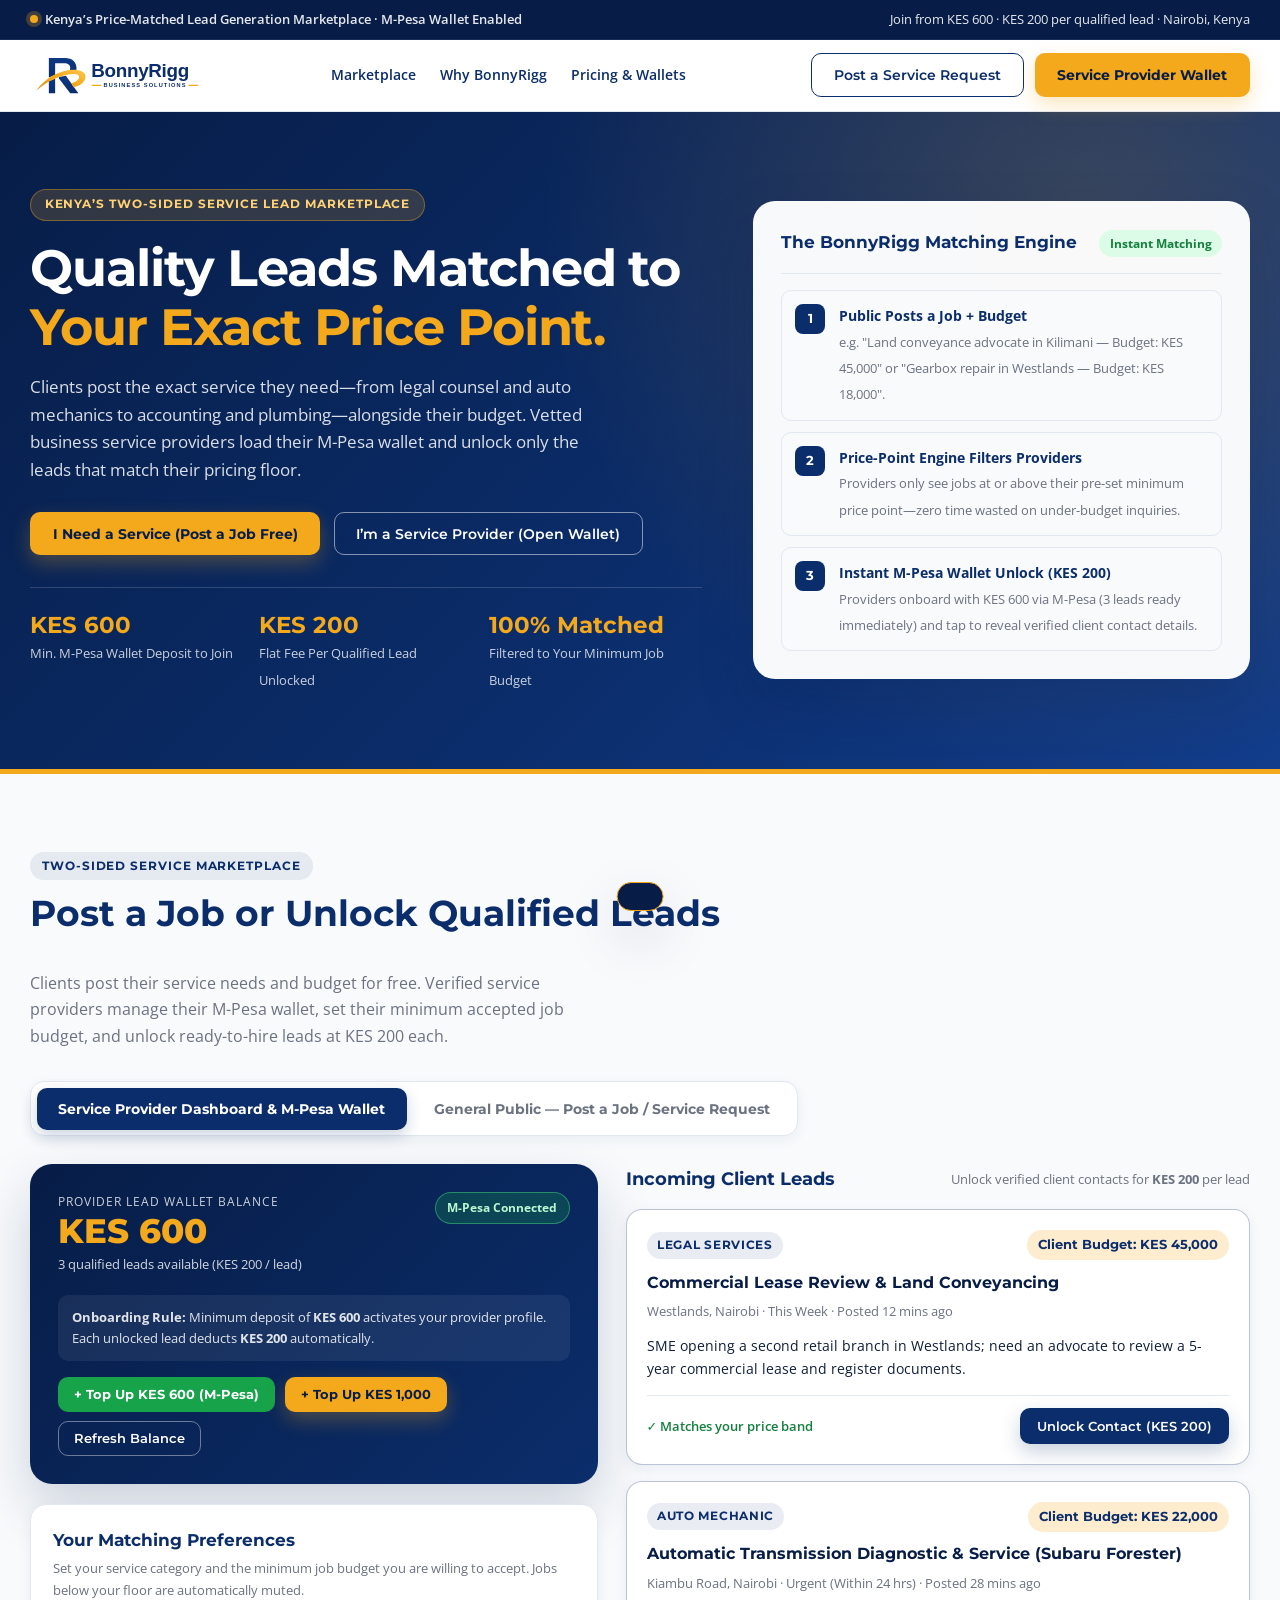
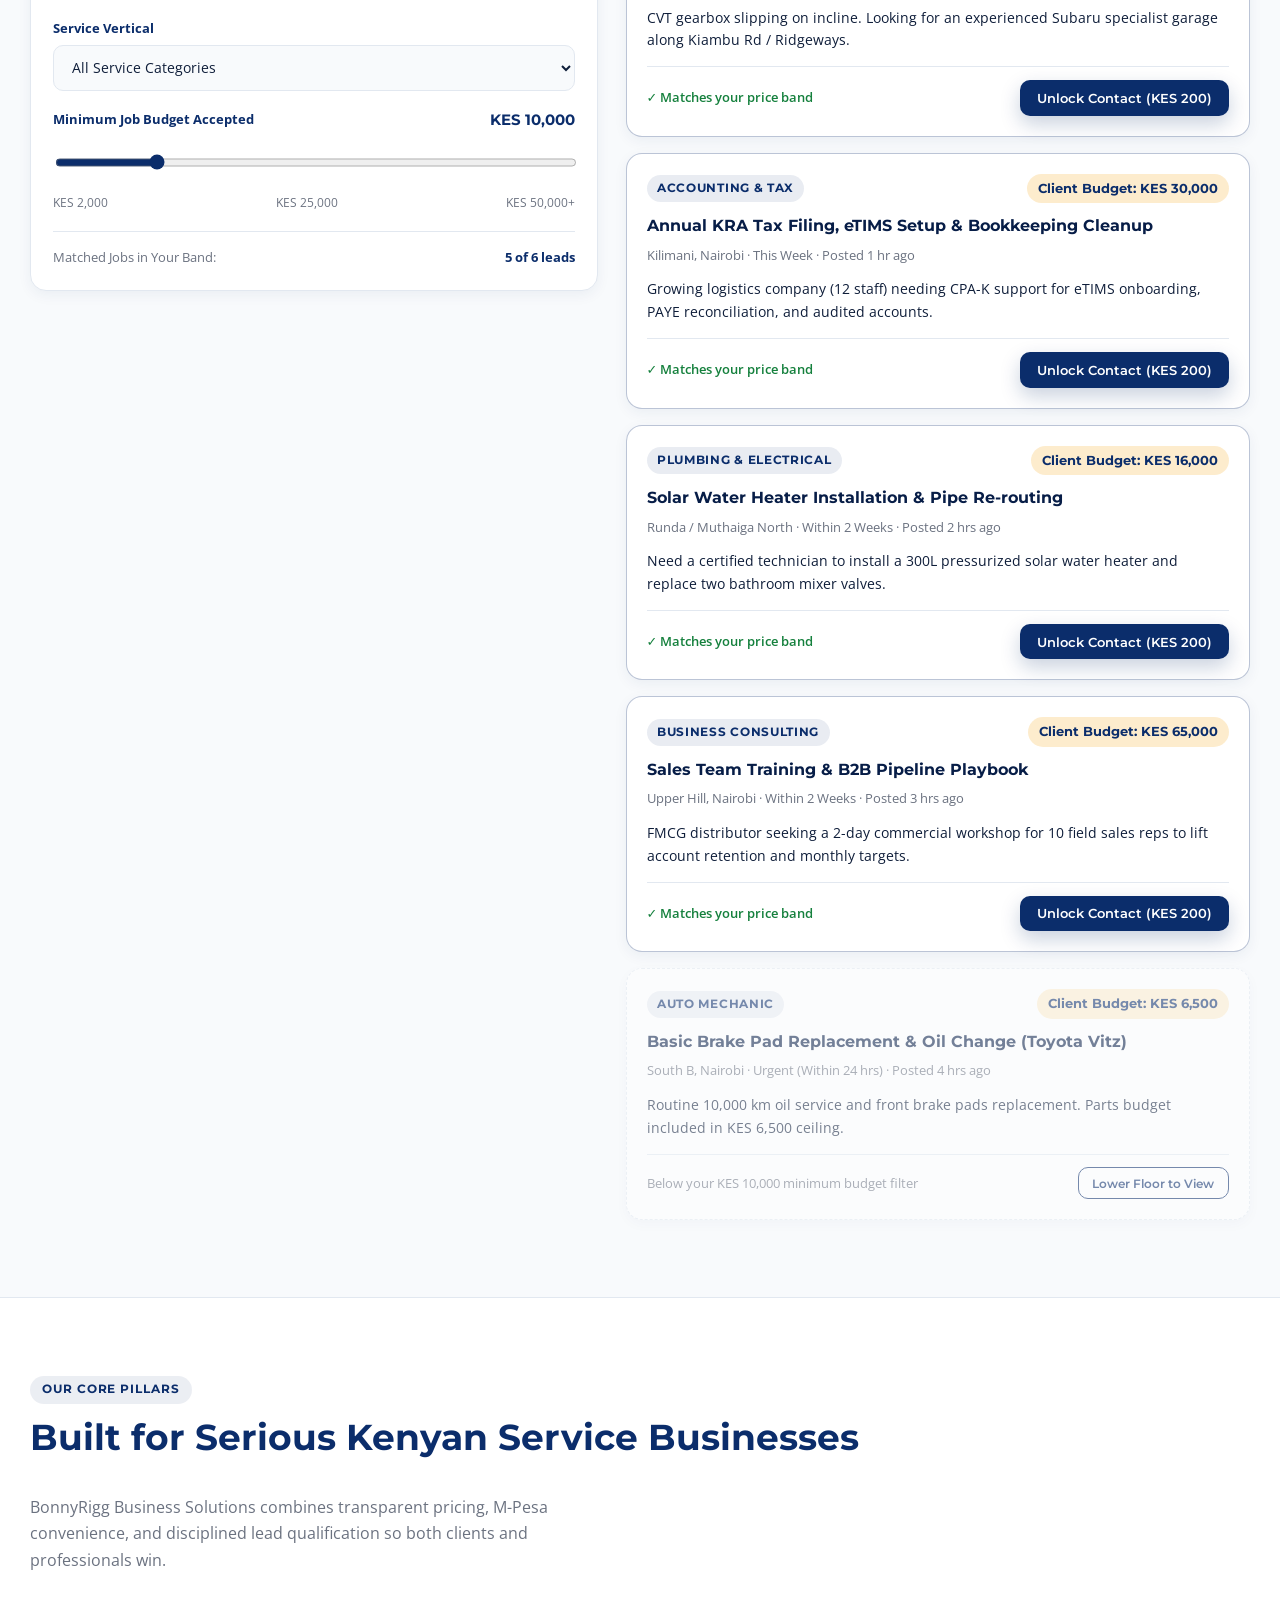
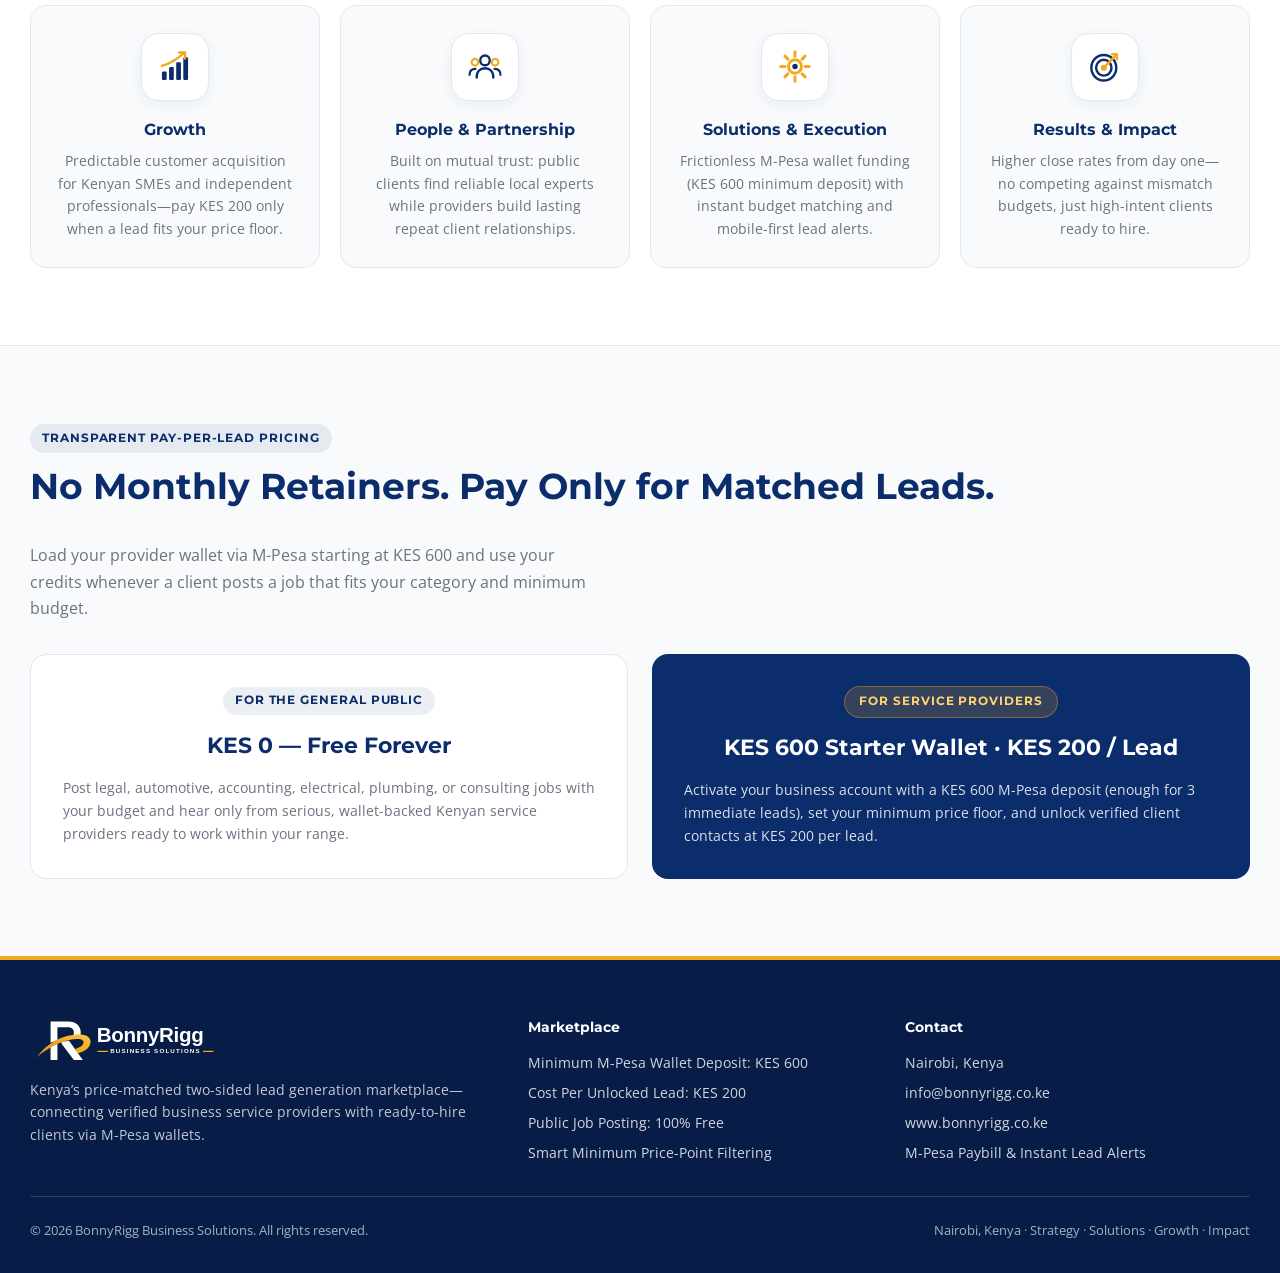
==== index.html @ 6b786c8b "Initial commit: BonnyRigg Business Solutions marketplace" ====
<!DOCTYPE html>
<html lang="en">
<head>
  <meta charset="utf-8">
  <meta name="viewport" content="width=device-width, initial-scale=1">
  <title>BonnyRigg Business Solutions — Kenya’s Price-Matched Lead Generation Marketplace</title>
  <meta name="description" content="Connect with vetted Kenyan service providers within your budget. Service providers top up via M-Pesa (KES 600 minimum) and unlock qualified, price-matched client leads for KES 200 each.">
  <link rel="icon" type="image/svg+xml" href="assets/bonnyrigg-mark.svg">
  <link rel="preconnect" href="https://fonts.googleapis.com">
  <link rel="preconnect" href="https://fonts.gstatic.com" crossorigin>
  <link href="https://fonts.googleapis.com/css2?family=Montserrat:wght@500;600;700;800&family=Open+Sans:wght@400;600;700&display=swap" rel="stylesheet">
  <link rel="stylesheet" href="styles.css">
</head>
<body>

  <!-- Top Announcement Bar -->
  <div class="top-notice">
    <div class="container">
      <div class="notice-badge">
        <span class="pulse-dot"></span>
        <span>Kenya’s Price-Matched Lead Generation Marketplace · M-Pesa Wallet Enabled</span>
      </div>
      <span>Join from KES 600 · KES 200 per qualified lead · Nairobi, Kenya</span>
    </div>
  </div>

  <!-- Navbar -->
  <header class="navbar">
    <div class="container nav-inner">
      <a href="#top" class="nav-logo" aria-label="BonnyRigg Business Solutions">
        <img src="assets/bonnyrigg-logo-primary.svg" alt="BonnyRigg Business Solutions">
      </a>

      <nav class="nav-links" aria-label="Primary Navigation">
        <a href="#marketplace">Marketplace</a>
        <a href="#how-it-works">Why BonnyRigg</a>
        <a href="#why-join">Pricing &amp; Wallets</a>
      </nav>

      <div class="nav-actions">
        <button type="button" class="btn btn-outline" id="jumpConsumerBtn">Post a Service Request</button>
        <button type="button" class="btn btn-gold" id="jumpProviderBtn">Service Provider Wallet</button>
      </div>
    </div>
  </header>

  <main id="top">
    <!-- Hero -->
    <section class="hero">
      <div class="container hero-grid">
        <div>
          <div class="eyebrow">Kenya’s Two-Sided Service Lead Marketplace</div>
          <h1>Quality Leads Matched to <span>Your Exact Price Point.</span></h1>
          <p class="hero-lead">
            Clients post the exact service they need—from legal counsel and auto mechanics to accounting and plumbing—alongside their budget. Vetted business service providers load their M-Pesa wallet and unlock only the leads that match their pricing floor.
          </p>
          <div class="hero-cta">
            <button type="button" class="btn btn-gold" id="heroConsumerBtn">I Need a Service (Post a Job Free)</button>
            <button type="button" class="btn btn-outline" style="color:#fff;border-color:rgba(255,255,255,0.5);" id="heroProviderBtn">I’m a Service Provider (Open Wallet)</button>
          </div>
          <div class="economics-strip">
            <div class="econ-stat">
              <strong>KES 600</strong>
              <span>Min. M-Pesa Wallet Deposit to Join</span>
            </div>
            <div class="econ-stat">
              <strong>KES 200</strong>
              <span>Flat Fee Per Qualified Lead Unlocked</span>
            </div>
            <div class="econ-stat">
              <strong>100% Matched</strong>
              <span>Filtered to Your Minimum Job Budget</span>
            </div>
          </div>
        </div>

        <aside class="hero-card" aria-label="How Price-Point Matching Works">
          <div class="hero-card-head">
            <h2>The BonnyRigg Matching Engine</h2>
            <span class="live-pill">Instant Matching</span>
          </div>
          <div class="flow-step">
            <div class="step-badge">1</div>
            <div>
              <strong>Public Posts a Job + Budget</strong>
              <span>e.g. "Land conveyance advocate in Kilimani — Budget: KES 45,000" or "Gearbox repair in Westlands — Budget: KES 18,000".</span>
            </div>
          </div>
          <div class="flow-step">
            <div class="step-badge">2</div>
            <div>
              <strong>Price-Point Engine Filters Providers</strong>
              <span>Providers only see jobs at or above their pre-set minimum price point—zero time wasted on under-budget inquiries.</span>
            </div>
          </div>
          <div class="flow-step" style="margin-bottom:0;">
            <div class="step-badge">3</div>
            <div>
              <strong>Instant M-Pesa Wallet Unlock (KES 200)</strong>
              <span>Providers onboard with KES 600 via M-Pesa (3 leads ready immediately) and tap to reveal verified client contact details.</span>
            </div>
          </div>
        </aside>
      </div>
    </section>

    <!-- Interactive Two-Sided Marketplace Sandbox -->
    <section class="band" id="marketplace">
      <div class="container">
        <div class="section-header">
          <div>
            <span class="eyebrow-light">Two-Sided Service Marketplace</span>
            <h2>Post a Job or Unlock Qualified Leads</h2>
          </div>
          <p>Clients post their service needs and budget for free. Verified service providers manage their M-Pesa wallet, set their minimum accepted job budget, and unlock ready-to-hire leads at KES 200 each.</p>
        </div>

        <div class="mode-tabs" role="tablist" aria-label="Marketplace Mode Switcher">
          <button type="button" class="mode-tab active" data-mode="provider" role="tab" aria-selected="true">
            Service Provider Dashboard &amp; M-Pesa Wallet
          </button>
          <button type="button" class="mode-tab" data-mode="consumer" role="tab" aria-selected="false">
            General Public — Post a Job / Service Request
          </button>
        </div>

        <!-- TAB 1: SERVICE PROVIDER DASHBOARD -->
        <div class="sandbox-panel active" id="panel-provider">
          <div class="market-grid">
            <div>
              <!-- M-Pesa Wallet -->
              <div class="wallet-card">
                <div class="wallet-top">
                  <div>
                    <div style="font-size:0.76rem;text-transform:uppercase;letter-spacing:0.08em;opacity:0.8;">Provider Lead Wallet Balance</div>
                    <div class="wallet-balance" id="walletBalance">KES 600</div>
                    <div style="font-size:0.8rem;opacity:0.82;margin-top:0.25rem;" id="leadsRemainingText">3 qualified leads available (KES 200 / lead)</div>
                  </div>
                  <span class="mpesa-chip">M-Pesa Connected</span>
                </div>

                <div style="font-size:0.82rem;opacity:0.88;padding:0.7rem 0.9rem;background:rgba(255,255,255,0.08);border-radius:10px;">
                  <strong>Onboarding Rule:</strong> Minimum deposit of <strong>KES 600</strong> activates your provider profile. Each unlocked lead deducts <strong>KES 200</strong> automatically.
                </div>

                <div class="wallet-actions">
                  <button type="button" class="btn btn-mpesa topup-btn" data-amount="600">+ Top Up KES 600 (M-Pesa)</button>
                  <button type="button" class="btn btn-gold topup-btn" data-amount="1000">+ Top Up KES 1,000</button>
                  <button type="button" class="btn btn-outline" style="color:#fff;border-color:rgba(255,255,255,0.4);" id="resetDemoBtn">Refresh Balance</button>
                </div>
              </div>

              <!-- Provider Price-Point & Category Filter -->
              <div class="price-band-box">
                <h3 style="font-family:var(--font-heading);font-size:1.05rem;color:var(--br-blue);margin:0 0 0.25rem;">Your Matching Preferences</h3>
                <p style="font-size:0.83rem;color:var(--br-slate);margin:0 0 1rem;">
                  Set your service category and the minimum job budget you are willing to accept. Jobs below your floor are automatically muted.
                </p>

                <div class="field" style="margin-bottom:1rem;">
                  <label for="providerCatFilter">Service Vertical</label>
                  <select id="providerCatFilter">
                    <option value="All">All Service Categories</option>
                    <option value="Legal Services">Legal Services</option>
                    <option value="Auto Mechanic">Auto Mechanic &amp; Fleet</option>
                    <option value="Accounting & Tax">Accounting &amp; Tax</option>
                    <option value="Plumbing & Electrical">Plumbing &amp; Electrical</option>
                    <option value="Business Consulting">Business &amp; HR Advisory</option>
                  </select>
                </div>

                <div class="field">
                  <div class="range-row">
                    <label for="minBudgetRange" style="margin:0;">Minimum Job Budget Accepted</label>
                    <strong style="font-family:var(--font-heading);color:var(--br-blue);font-size:0.95rem;" id="minBudgetLabel">KES 10,000</strong>
                  </div>
                  <input type="range" id="minBudgetRange" min="2000" max="50000" step="2000" value="10000">
                  <div style="display:flex;justify-content:space-between;font-size:0.74rem;color:var(--br-slate);margin-top:0.2rem;">
                    <span>KES 2,000</span>
                    <span>KES 25,000</span>
                    <span>KES 50,000+</span>
                  </div>
                </div>

                <div style="margin-top:1.1rem;padding-top:0.9rem;border-top:1px solid var(--br-border);display:flex;justify-content:space-between;font-size:0.84rem;">
                  <span style="color:var(--br-slate);">Matched Jobs in Your Band:</span>
                  <strong style="color:var(--br-blue);" id="matchedCountLabel">0 leads</strong>
                </div>
              </div>
            </div>

            <!-- Live Matched Leads Column -->
            <div>
              <div style="display:flex;justify-content:space-between;align-items:center;margin-bottom:0.9rem;">
                <h3 style="font-family:var(--font-heading);font-size:1.15rem;color:var(--br-blue);margin:0;">Incoming Client Leads</h3>
                <span style="font-size:0.8rem;color:var(--br-slate);">Unlock verified client contacts for <strong>KES 200</strong> per lead</span>
              </div>
              <div class="leads-list" id="leadsList"></div>
            </div>
          </div>
        </div>

        <!-- TAB 2: CONSUMER JOB POSTING -->
        <div class="sandbox-panel" id="panel-consumer">
          <div class="market-grid">
            <div class="panel-card">
              <h3>Post a Job or Service You Need</h3>
              <p style="font-size:0.88rem;color:var(--br-slate);margin:0;">
                Tell us what you need and what you are willing to pay. BonnyRigg instantly matches you with vetted Nairobi service providers who accept your budget—completely free for the public.
              </p>

              <form id="postJobForm" class="form-stack">
                <div class="form-2col">
                  <div class="field">
                    <label for="jobCategory">Service Category</label>
                    <select id="jobCategory" required>
                      <option value="Legal Services">Legal Services</option>
                      <option value="Auto Mechanic">Auto Mechanic &amp; Fleet</option>
                      <option value="Accounting & Tax">Accounting &amp; Tax</option>
                      <option value="Plumbing & Electrical">Plumbing &amp; Electrical</option>
                      <option value="Business Consulting">Business &amp; HR Advisory</option>
                    </select>
                  </div>

                  <div class="field">
                    <label for="jobLocation">Location / Area</label>
                    <input type="text" id="jobLocation" required placeholder="e.g. Westlands, Kilimani, Kiambu Rd">
                  </div>
                </div>

                <div class="field">
                  <label for="jobTitle">Brief Job Title</label>
                  <input type="text" id="jobTitle" required placeholder="e.g. Company Registration &amp; Shareholders Agreement">
                </div>

                <div class="form-2col">
                  <div class="field">
                    <label for="jobBudget">Your Willingness-to-Pay Budget (KES)</label>
                    <input type="number" id="jobBudget" min="1500" step="500" value="25000" required>
                  </div>
                  <div class="field">
                    <label for="jobUrgency">Timeline</label>
                    <select id="jobUrgency">
                      <option value="Urgent (Within 24 hrs)">Urgent (Within 24 hrs)</option>
                      <option value="This Week">This Week</option>
                      <option value="Within 2 Weeks">Within 2 Weeks</option>
                    </select>
                  </div>
                </div>

                <div class="form-2col">
                  <div class="field">
                    <label for="clientName">Your Name</label>
                    <input type="text" id="clientName" required placeholder="e.g. David Mwangi">
                  </div>
                  <div class="field">
                    <label for="clientPhone">Phone / WhatsApp (Masked until Unlocked)</label>
                    <input type="tel" id="clientPhone" required placeholder="+254 7XX XXX XXX">
                  </div>
                </div>

                <div class="field">
                  <label for="jobDesc">Scope &amp; Requirements</label>
                  <textarea id="jobDesc" rows="3" required placeholder="Describe the job clearly so qualified providers can quote accurately..."></textarea>
                </div>

                <div class="match-preview-box" id="consumerMatchPreview">
                  <strong>Live Match Estimate:</strong> Posting a <strong>KES 25,000</strong> job in <strong>Legal Services</strong> matches vetted providers accepting jobs from KES 10,000+.
                </div>

                <button type="submit" class="btn btn-primary" style="width:100%;">Post Job Free &amp; Match Providers</button>
              </form>
            </div>

            <div class="panel-card" style="background:var(--br-soft-white);">
              <h3>Why Clients Trust BonnyRigg</h3>
              <p style="font-size:0.88rem;color:var(--br-slate);margin:0 0 1.15rem;">
                No endless cold calls or inflated surprise quotes. Your budget is upfront, and only verified providers ready to work at your price point can unlock your inquiry.
              </p>

              <div class="flow-step">
                <div class="step-badge" style="background:var(--br-gold);color:var(--br-blue-deep);">✓</div>
                <div>
                  <strong>Free for the General Public</strong>
                  <span>Post legal, automotive, home repair, or business requests in under 60 seconds at zero cost.</span>
                </div>
              </div>

              <div class="flow-step">
                <div class="step-badge" style="background:var(--br-gold);color:var(--br-blue-deep);">✓</div>
                <div>
                  <strong>Budget Transparency Upfront</strong>
                  <span>Because you state your willingness-to-pay budget first, matched providers arrive ready to deliver within range.</span>
                </div>
              </div>

              <div class="flow-step" style="margin-bottom:1.25rem;">
                <div class="step-badge" style="background:var(--br-gold);color:var(--br-blue-deep);">✓</div>
                <div>
                  <strong>Serious, Wallet-Backed Providers Only</strong>
                  <span>Every provider commits KES 200 from their M-Pesa wallet to reach you—filtering out spam and time-wasters.</span>
                </div>
              </div>

              <div style="background:var(--br-white);border:1px solid var(--br-border);border-radius:var(--radius-sm);padding:1rem;">
                <strong style="display:block;font-family:var(--font-heading);font-size:0.86rem;color:var(--br-blue);margin-bottom:0.35rem;">Fast Nairobi &amp; Kenya-Wide Matching</strong>
                <span style="font-size:0.83rem;color:var(--br-slate);">Your phone number remains masked until a verified service provider within your price range unlocks your request to send a quote.</span>
              </div>
            </div>
          </div>
        </div>
      </div>
    </section>

    <!-- 4 Brand Pillars with Recreated Crisp Vector Icons -->
    <section class="band white" id="how-it-works">
      <div class="container">
        <div class="section-header">
          <div>
            <span class="eyebrow-light">Our Core Pillars</span>
            <h2>Built for Serious Kenyan Service Businesses</h2>
          </div>
          <p>BonnyRigg Business Solutions combines transparent pricing, M-Pesa convenience, and disciplined lead qualification so both clients and professionals win.</p>
        </div>

        <div class="pillars-grid">
          <article class="pillar-card">
            <div class="pillar-icon-wrap">
              <img src="assets/icon-growth.svg" alt="Growth Icon">
            </div>
            <h3>Growth</h3>
            <p>Predictable customer acquisition for Kenyan SMEs and independent professionals—pay KES 200 only when a lead fits your price floor.</p>
          </article>

          <article class="pillar-card">
            <div class="pillar-icon-wrap">
              <img src="assets/icon-people.svg" alt="People and Partnership Icon">
            </div>
            <h3>People &amp; Partnership</h3>
            <p>Built on mutual trust: public clients find reliable local experts while providers build lasting repeat client relationships.</p>
          </article>

          <article class="pillar-card">
            <div class="pillar-icon-wrap">
              <img src="assets/icon-solutions.svg" alt="Solutions and Execution Icon">
            </div>
            <h3>Solutions &amp; Execution</h3>
            <p>Frictionless M-Pesa wallet funding (KES 600 minimum deposit) with instant budget matching and mobile-first lead alerts.</p>
          </article>

          <article class="pillar-card">
            <div class="pillar-icon-wrap">
              <img src="assets/icon-results.svg" alt="Results and Impact Icon">
            </div>
            <h3>Results &amp; Impact</h3>
            <p>Higher close rates from day one—no competing against mismatch budgets, just high-intent clients ready to hire.</p>
          </article>
        </div>
      </div>
    </section>

    <!-- Simple Transparent Pricing & M-Pesa Wallet -->
    <section class="band" id="why-join">
      <div class="container">
        <div class="section-header">
          <div>
            <span class="eyebrow-light">Transparent Pay-Per-Lead Pricing</span>
            <h2>No Monthly Retainers. Pay Only for Matched Leads.</h2>
          </div>
          <p>Load your provider wallet via M-Pesa starting at KES 600 and use your credits whenever a client posts a job that fits your category and minimum budget.</p>
        </div>

        <div class="brand-grid">
          <div class="logo-preview-box light" style="align-items:start;text-align:left;">
            <span class="eyebrow-light">For the General Public</span>
            <h3 style="font-family:var(--font-heading);color:var(--br-blue);margin:0;font-size:1.35rem;">KES 0 — Free Forever</h3>
            <p style="font-size:0.88rem;color:var(--br-slate);margin:0;">
              Post legal, automotive, accounting, electrical, plumbing, or consulting jobs with your budget and hear only from serious, wallet-backed Kenyan service providers ready to work within your range.
            </p>
          </div>
          <div class="logo-preview-box dark" style="align-items:start;text-align:left;">
            <span class="eyebrow" style="margin-bottom:0;">For Service Providers</span>
            <h3 style="font-family:var(--font-heading);color:#fff;margin:0;font-size:1.35rem;">KES 600 Starter Wallet · KES 200 / Lead</h3>
            <p style="font-size:0.88rem;color:rgba(255,255,255,0.85);margin:0;">
              Activate your business account with a KES 600 M-Pesa deposit (enough for 3 immediate leads), set your minimum price floor, and unlock verified client contacts at KES 200 per lead.
            </p>
          </div>
        </div>
      </div>
    </section>
  </main>

  <!-- Footer -->
  <footer>
    <div class="container">
      <div class="footer-grid">
        <div>
          <img src="assets/bonnyrigg-logo-reverse.svg" alt="BonnyRigg Business Solutions" style="height:48px;width:auto;margin-bottom:0.9rem;">
          <p style="font-size:0.86rem;margin:0;color:rgba(255,255,255,0.76);">
            Kenya’s price-matched two-sided lead generation marketplace—connecting verified business service providers with ready-to-hire clients via M-Pesa wallets.
          </p>
        </div>

        <div>
          <h4>Marketplace</h4>
          <ul>
            <li>Minimum M-Pesa Wallet Deposit: KES 600</li>
            <li>Cost Per Unlocked Lead: KES 200</li>
            <li>Public Job Posting: 100% Free</li>
            <li>Smart Minimum Price-Point Filtering</li>
          </ul>
        </div>

        <div>
          <h4>Contact</h4>
          <ul>
            <li>Nairobi, Kenya</li>
            <li>info@bonnyrigg.co.ke</li>
            <li>www.bonnyrigg.co.ke</li>
            <li>M-Pesa Paybill &amp; Instant Lead Alerts</li>
          </ul>
        </div>
      </div>

      <div class="footer-bottom">
        <span>&copy; 2026 BonnyRigg Business Solutions. All rights reserved.</span>
        <span>Nairobi, Kenya · Strategy · Solutions · Growth · Impact</span>
      </div>
    </div>
  </footer>

  <div class="toast" id="toast" role="status" aria-live="polite"></div>

  <script src="app.js"></script>
</body>
</html>
---- styles.css ----
:root {
  --br-blue: #0B2D6B;
  --br-blue-deep: #071D47;
  --br-blue-mid: #144294;
  --br-gold: #F4A81C;
  --br-gold-dark: #D68E0A;
  --br-slate: #6B7280;
  --br-ink: #0F1E3A;
  --br-soft-white: #F8FAFC;
  --br-white: #FFFFFF;
  --br-green: #15803D;
  --br-green-bg: #DCFCE7;
  --br-border: #E2E8F0;
  --shadow-sm: 0 4px 14px rgba(11, 45, 107, 0.06);
  --shadow-md: 0 14px 36px rgba(11, 45, 107, 0.10);
  --shadow-lg: 0 24px 56px rgba(7, 29, 71, 0.18);
  --radius-sm: 10px;
  --radius-md: 16px;
  --radius-lg: 22px;
  --font-heading: 'Montserrat', system-ui, -apple-system, sans-serif;
  --font-body: 'Open Sans', system-ui, -apple-system, sans-serif;
}

*, *::before, *::after {
  box-sizing: border-box;
}

html {
  scroll-behavior: smooth;
}

body {
  margin: 0;
  font-family: var(--font-body);
  color: var(--br-ink);
  background: var(--br-soft-white);
  line-height: 1.65;
  -webkit-font-smoothing: antialiased;
}

img {
  max-width: 100%;
  display: block;
}

a {
  color: inherit;
  text-decoration: none;
}

button, input, select, textarea {
  font-family: inherit;
}

.container {
  width: min(1220px, calc(100% - 2.5rem));
  margin-inline: auto;
}

/* Pre-registration prototype notice bar */
.top-notice {
  background: var(--br-blue-deep);
  color: rgba(255, 255, 255, 0.9);
  font-size: 0.8rem;
  padding: 0.55rem 0;
  border-bottom: 1px solid rgba(255, 255, 255, 0.08);
}

.top-notice .container {
  display: flex;
  flex-wrap: wrap;
  justify-content: space-between;
  align-items: center;
  gap: 0.75rem;
}

.notice-badge {
  display: inline-flex;
  align-items: center;
  gap: 0.45rem;
  font-weight: 600;
}

.pulse-dot {
  width: 8px;
  height: 8px;
  border-radius: 50%;
  background: var(--br-gold);
  box-shadow: 0 0 0 4px rgba(244, 168, 28, 0.25);
}

/* Header */
.navbar {
  position: sticky;
  top: 0;
  z-index: 40;
  background: rgba(255, 255, 255, 0.94);
  backdrop-filter: blur(12px);
  border-bottom: 1px solid var(--br-border);
}

.nav-inner {
  display: flex;
  align-items: center;
  justify-content: space-between;
  gap: 1.25rem;
  padding: 0.85rem 0;
}

.nav-logo img {
  height: 44px;
  width: auto;
}

.nav-links {
  display: flex;
  align-items: center;
  gap: 1.5rem;
  font-size: 0.9rem;
  font-weight: 600;
  color: var(--br-blue);
}

.nav-links a:hover {
  color: var(--br-gold-dark);
}

.nav-actions {
  display: flex;
  align-items: center;
  gap: 0.7rem;
}

/* Buttons */
.btn {
  display: inline-flex;
  align-items: center;
  justify-content: center;
  gap: 0.5rem;
  padding: 0.74rem 1.35rem;
  border-radius: 10px;
  font-family: var(--font-heading);
  font-weight: 600;
  font-size: 0.88rem;
  border: 1.5px solid transparent;
  cursor: pointer;
  transition: transform 0.16s ease, box-shadow 0.2s ease, background 0.2s ease, color 0.2s ease;
}

.btn:hover {
  transform: translateY(-1px);
}

.btn-primary {
  background: var(--br-blue);
  color: var(--br-white);
  box-shadow: 0 8px 20px rgba(11, 45, 107, 0.22);
}

.btn-primary:hover {
  background: var(--br-blue-deep);
}

.btn-gold {
  background: var(--br-gold);
  color: var(--br-blue-deep);
  font-weight: 700;
  box-shadow: 0 8px 20px rgba(244, 168, 28, 0.28);
}

.btn-gold:hover {
  background: #ffba38;
}

.btn-outline {
  background: transparent;
  color: var(--br-blue);
  border-color: var(--br-blue);
}

.btn-outline:hover {
  background: var(--br-blue);
  color: var(--br-white);
}

.btn-mpesa {
  background: #16A34A;
  color: #FFFFFF;
  font-weight: 700;
}

.btn-mpesa:hover {
  background: #15803D;
}

/* Hero */
.hero {
  background: radial-gradient(circle at 85% 18%, rgba(244, 168, 28, 0.2) 0%, transparent 45%),
              linear-gradient(135deg, var(--br-blue-deep) 0%, var(--br-blue) 58%, #123D8B 100%);
  color: var(--br-white);
  padding: clamp(3.5rem, 6vw, 5.2rem) 0;
  border-bottom: 5px solid var(--br-gold);
}

.hero-grid {
  display: grid;
  grid-template-columns: 1.15fr 0.85fr;
  gap: clamp(2rem, 4vw, 3.5rem);
  align-items: center;
}

.eyebrow {
  display: inline-flex;
  align-items: center;
  gap: 0.45rem;
  padding: 0.34rem 0.85rem;
  border-radius: 999px;
  font-family: var(--font-heading);
  font-size: 0.74rem;
  font-weight: 700;
  letter-spacing: 0.08em;
  text-transform: uppercase;
  background: rgba(244, 168, 28, 0.18);
  color: #FFD275;
  border: 1px solid rgba(244, 168, 28, 0.38);
  margin-bottom: 1.15rem;
}

.hero h1 {
  font-family: var(--font-heading);
  font-size: clamp(2rem, 4vw, 3.2rem);
  line-height: 1.14;
  margin: 0 0 1.05rem;
  letter-spacing: -0.02em;
}

.hero h1 span {
  color: var(--br-gold);
}

.hero-lead {
  font-size: 1.05rem;
  color: rgba(255, 255, 255, 0.85);
  max-width: 58ch;
  margin: 0 0 1.75rem;
}

.hero-cta {
  display: flex;
  flex-wrap: wrap;
  gap: 0.85rem;
  margin-bottom: 2rem;
}

.economics-strip {
  display: grid;
  grid-template-columns: repeat(3, minmax(0, 1fr));
  gap: 1rem;
  padding-top: 1.5rem;
  border-top: 1px solid rgba(255, 255, 255, 0.16);
}

.econ-stat strong {
  display: block;
  font-family: var(--font-heading);
  font-size: 1.45rem;
  color: var(--br-gold);
  line-height: 1.15;
}

.econ-stat span {
  font-size: 0.8rem;
  color: rgba(255, 255, 255, 0.78);
}

/* Hero Live Flow Card */
.hero-card {
  background: rgba(255, 255, 255, 0.97);
  color: var(--br-ink);
  border-radius: var(--radius-lg);
  padding: 1.75rem;
  box-shadow: var(--shadow-lg);
}

.hero-card-head {
  display: flex;
  align-items: center;
  justify-content: space-between;
  gap: 0.75rem;
  padding-bottom: 1rem;
  margin-bottom: 1rem;
  border-bottom: 1px solid var(--br-border);
}

.hero-card-head h2 {
  font-family: var(--font-heading);
  font-size: 1.05rem;
  color: var(--br-blue);
  margin: 0;
}

.live-pill {
  background: var(--br-green-bg);
  color: var(--br-green);
  font-size: 0.72rem;
  font-weight: 700;
  padding: 0.25rem 0.65rem;
  border-radius: 999px;
}

.flow-step {
  display: flex;
  gap: 0.85rem;
  padding: 0.8rem;
  border-radius: var(--radius-sm);
  background: var(--br-soft-white);
  border: 1px solid var(--br-border);
  margin-bottom: 0.7rem;
}

.step-badge {
  flex: 0 0 30px;
  height: 30px;
  border-radius: 8px;
  background: var(--br-blue);
  color: var(--br-white);
  font-family: var(--font-heading);
  font-weight: 700;
  font-size: 0.82rem;
  display: grid;
  place-items: center;
}

.flow-step strong {
  display: block;
  font-size: 0.9rem;
  color: var(--br-blue);
}

.flow-step span {
  font-size: 0.8rem;
  color: var(--br-slate);
}

/* Interactive Marketplace Workspace */
section.band {
  padding: clamp(3.5rem, 6vw, 5.2rem) 0;
}

section.band.white {
  background: var(--br-white);
  border-top: 1px solid var(--br-border);
  border-bottom: 1px solid var(--br-border);
}

.section-header {
  display: flex;
  flex-wrap: wrap;
  align-items: flex-end;
  justify-content: space-between;
  gap: 1.25rem;
  margin-bottom: 2rem;
}

.section-header h2 {
  font-family: var(--font-heading);
  font-size: clamp(1.6rem, 3vw, 2.25rem);
  color: var(--br-blue);
  margin: 0.25rem 0 0.4rem;
}

.section-header p {
  color: var(--br-slate);
  max-width: 62ch;
  margin: 0;
}

.eyebrow-light {
  display: inline-flex;
  align-items: center;
  gap: 0.4rem;
  padding: 0.3rem 0.75rem;
  border-radius: 999px;
  background: rgba(11, 45, 107, 0.08);
  color: var(--br-blue);
  font-family: var(--font-heading);
  font-size: 0.72rem;
  font-weight: 700;
  letter-spacing: 0.08em;
  text-transform: uppercase;
}

/* Mode Switcher */
.mode-tabs {
  display: inline-flex;
  background: var(--br-white);
  border: 1.5px solid var(--br-border);
  border-radius: 14px;
  padding: 0.35rem;
  gap: 0.35rem;
  box-shadow: var(--shadow-sm);
  margin-bottom: 1.75rem;
}

.mode-tab {
  border: 0;
  background: transparent;
  padding: 0.75rem 1.35rem;
  border-radius: 10px;
  font-family: var(--font-heading);
  font-weight: 700;
  font-size: 0.88rem;
  color: var(--br-slate);
  cursor: pointer;
  transition: all 0.2s ease;
}

.mode-tab.active {
  background: var(--br-blue);
  color: var(--br-white);
  box-shadow: 0 6px 16px rgba(11, 45, 107, 0.2);
}

.sandbox-panel {
  display: none;
}

.sandbox-panel.active {
  display: block;
}

/* Two-Column Marketplace Layouts */
.market-grid {
  display: grid;
  grid-template-columns: 1fr 1.1fr;
  gap: 1.75rem;
  align-items: start;
}

.panel-card {
  background: var(--br-white);
  border: 1px solid var(--br-border);
  border-radius: var(--radius-lg);
  padding: 1.75rem;
  box-shadow: var(--shadow-md);
}

.panel-card h3 {
  font-family: var(--font-heading);
  font-size: 1.2rem;
  color: var(--br-blue);
  margin: 0 0 0.35rem;
}

.form-stack {
  display: grid;
  gap: 1rem;
  margin-top: 1.15rem;
}

.form-2col {
  display: grid;
  grid-template-columns: repeat(2, minmax(0, 1fr));
  gap: 0.9rem;
}

.field label {
  display: block;
  font-size: 0.8rem;
  font-weight: 700;
  color: var(--br-blue);
  margin-bottom: 0.35rem;
}

.field input,
.field select,
.field textarea {
  width: 100%;
  padding: 0.72rem 0.9rem;
  border-radius: 10px;
  border: 1.5px solid var(--br-border);
  background: var(--br-soft-white);
  color: var(--br-ink);
  font-size: 0.9rem;
  outline: none;
}

.field input:focus,
.field select:focus,
.field textarea:focus {
  border-color: var(--br-blue);
  background: var(--br-white);
}

.match-preview-box {
  background: #EFF6FF;
  border: 1px solid #BFDBFE;
  border-radius: var(--radius-sm);
  padding: 0.9rem 1rem;
  font-size: 0.85rem;
  color: var(--br-blue);
}

/* Provider Wallet & Controls */
.wallet-card {
  background: linear-gradient(135deg, var(--br-blue-deep) 0%, var(--br-blue) 100%);
  color: var(--br-white);
  border-radius: var(--radius-lg);
  padding: 1.75rem;
  box-shadow: var(--shadow-lg);
  margin-bottom: 1.25rem;
}

.wallet-top {
  display: flex;
  justify-content: space-between;
  align-items: flex-start;
  gap: 1rem;
  margin-bottom: 1.25rem;
}

.wallet-balance {
  font-family: var(--font-heading);
  font-size: 2.15rem;
  font-weight: 800;
  color: var(--br-gold);
  line-height: 1.1;
}

.mpesa-chip {
  background: rgba(22, 163, 74, 0.25);
  border: 1px solid rgba(74, 222, 128, 0.45);
  color: #BBF7D0;
  font-size: 0.74rem;
  font-weight: 700;
  padding: 0.3rem 0.7rem;
  border-radius: 999px;
}

.wallet-actions {
  display: flex;
  flex-wrap: wrap;
  gap: 0.6rem;
  margin-top: 1rem;
}

.wallet-actions .btn {
  padding: 0.55rem 0.95rem;
  font-size: 0.8rem;
}

.price-band-box {
  background: var(--br-white);
  border: 1px solid var(--br-border);
  border-radius: var(--radius-md);
  padding: 1.35rem;
  box-shadow: var(--shadow-sm);
}

.range-row {
  display: flex;
  justify-content: space-between;
  align-items: center;
  margin-bottom: 0.5rem;
}

input[type="range"] {
  width: 100%;
  accent-color: var(--br-blue);
  cursor: pointer;
}

/* Leads Feed */
.leads-list {
  display: grid;
  gap: 1rem;
}

.lead-card {
  background: var(--br-white);
  border: 1.5px solid var(--br-border);
  border-radius: var(--radius-md);
  padding: 1.25rem;
  box-shadow: var(--shadow-sm);
  transition: border-color 0.2s ease, box-shadow 0.2s ease;
}

.lead-card.matched {
  border-color: rgba(11, 45, 107, 0.28);
}

.lead-card.unlocked {
  border-color: #16A34A;
  background: #F0FDF4;
}

.lead-card.filtered-out {
  opacity: 0.55;
  border-style: dashed;
}

.lead-head {
  display: flex;
  flex-wrap: wrap;
  justify-content: space-between;
  align-items: center;
  gap: 0.5rem;
  margin-bottom: 0.55rem;
}

.lead-cat {
  font-family: var(--font-heading);
  font-size: 0.72rem;
  font-weight: 700;
  text-transform: uppercase;
  letter-spacing: 0.06em;
  background: rgba(11, 45, 107, 0.09);
  color: var(--br-blue);
  padding: 0.25rem 0.65rem;
  border-radius: 999px;
}

.lead-budget {
  font-family: var(--font-heading);
  font-weight: 700;
  color: var(--br-blue);
  background: rgba(244, 168, 28, 0.22);
  padding: 0.25rem 0.7rem;
  border-radius: 999px;
  font-size: 0.82rem;
}

.lead-card h4 {
  font-family: var(--font-heading);
  font-size: 1.02rem;
  color: var(--br-blue-deep);
  margin: 0 0 0.35rem;
}

.lead-meta {
  font-size: 0.82rem;
  color: var(--br-slate);
  margin-bottom: 0.75rem;
}

.lead-foot {
  display: flex;
  flex-wrap: wrap;
  align-items: center;
  justify-content: space-between;
  gap: 0.75rem;
  padding-top: 0.8rem;
  border-top: 1px solid var(--br-border);
}

.unlocked-contact {
  background: var(--br-white);
  border: 1px solid #86EFAC;
  border-radius: 10px;
  padding: 0.65rem 0.9rem;
  font-size: 0.84rem;
  color: #14532D;
  width: 100%;
}

/* 4 Brand Pillars */
.pillars-grid {
  display: grid;
  grid-template-columns: repeat(4, minmax(0, 1fr));
  gap: 1.25rem;
}

.pillar-card {
  background: var(--br-soft-white);
  border: 1px solid var(--br-border);
  border-radius: var(--radius-md);
  padding: 1.65rem;
  text-align: center;
  transition: transform 0.18s ease, box-shadow 0.2s ease;
}

.pillar-card:hover {
  transform: translateY(-3px);
  box-shadow: var(--shadow-md);
}

.pillar-icon-wrap {
  width: 68px;
  height: 68px;
  border-radius: 18px;
  background: var(--br-white);
  border: 1px solid var(--br-border);
  box-shadow: var(--shadow-sm);
  display: grid;
  place-items: center;
  margin: 0 auto 1rem;
  padding: 0.85rem;
}

.pillar-card h3 {
  font-family: var(--font-heading);
  font-size: 1rem;
  color: var(--br-blue);
  margin: 0 0 0.45rem;
}

.pillar-card p {
  font-size: 0.86rem;
  color: var(--br-slate);
  margin: 0;
}

/* Brand Kit Vector Upgrade Strip */
.brand-grid {
  display: grid;
  grid-template-columns: repeat(2, minmax(0, 1fr));
  gap: 1.5rem;
}

.logo-preview-box {
  border-radius: var(--radius-md);
  padding: 2rem;
  display: grid;
  place-items: center;
  gap: 0.75rem;
  text-align: center;
}

.logo-preview-box.light {
  background: var(--br-white);
  border: 1px solid var(--br-border);
}

.logo-preview-box.dark {
  background: var(--br-blue);
  color: var(--br-white);
}

.logo-preview-box img {
  max-height: 74px;
  width: auto;
}

/* Footer */
footer {
  background: var(--br-blue-deep);
  color: rgba(255, 255, 255, 0.82);
  padding: 3.5rem 0 2rem;
  border-top: 4px solid var(--br-gold);
}

.footer-grid {
  display: grid;
  grid-template-columns: 1.35fr 1fr 1fr;
  gap: 2rem;
  padding-bottom: 2rem;
  border-bottom: 1px solid rgba(255, 255, 255, 0.14);
}

footer h4 {
  font-family: var(--font-heading);
  color: var(--br-white);
  font-size: 0.9rem;
  margin: 0 0 0.75rem;
}

footer ul {
  list-style: none;
  padding: 0;
  margin: 0;
  display: grid;
  gap: 0.45rem;
  font-size: 0.86rem;
}

.footer-bottom {
  display: flex;
  flex-wrap: wrap;
  justify-content: space-between;
  gap: 1rem;
  padding-top: 1.4rem;
  font-size: 0.8rem;
  color: rgba(255, 255, 255, 0.65);
}

/* Toast */
.toast {
  position: fixed;
  bottom: 1.5rem;
  left: 50%;
  transform: translateX(-50%) translateY(120%);
  background: var(--br-blue-deep);
  color: var(--br-white);
  border: 1px solid var(--br-gold);
  padding: 0.85rem 1.4rem;
  border-radius: 999px;
  font-size: 0.86rem;
  font-weight: 600;
  box-shadow: var(--shadow-lg);
  z-index: 80;
  transition: transform 0.25s ease;
}

.toast.show {
  transform: translateX(-50%) translateY(0);
}

@media (max-width: 1024px) {
  .hero-grid,
  .market-grid,
  .brand-grid {
    grid-template-columns: 1fr;
  }
  .pillars-grid {
    grid-template-columns: repeat(2, minmax(0, 1fr));
  }
  .footer-grid {
    grid-template-columns: 1fr;
  }
}

@media (max-width: 680px) {
  .nav-links {
    display: none;
  }
  .economics-strip,
  .pillars-grid,
  .form-2col {
    grid-template-columns: 1fr;
  }
  .mode-tabs {
    width: 100%;
    flex-direction: column;
  }
}
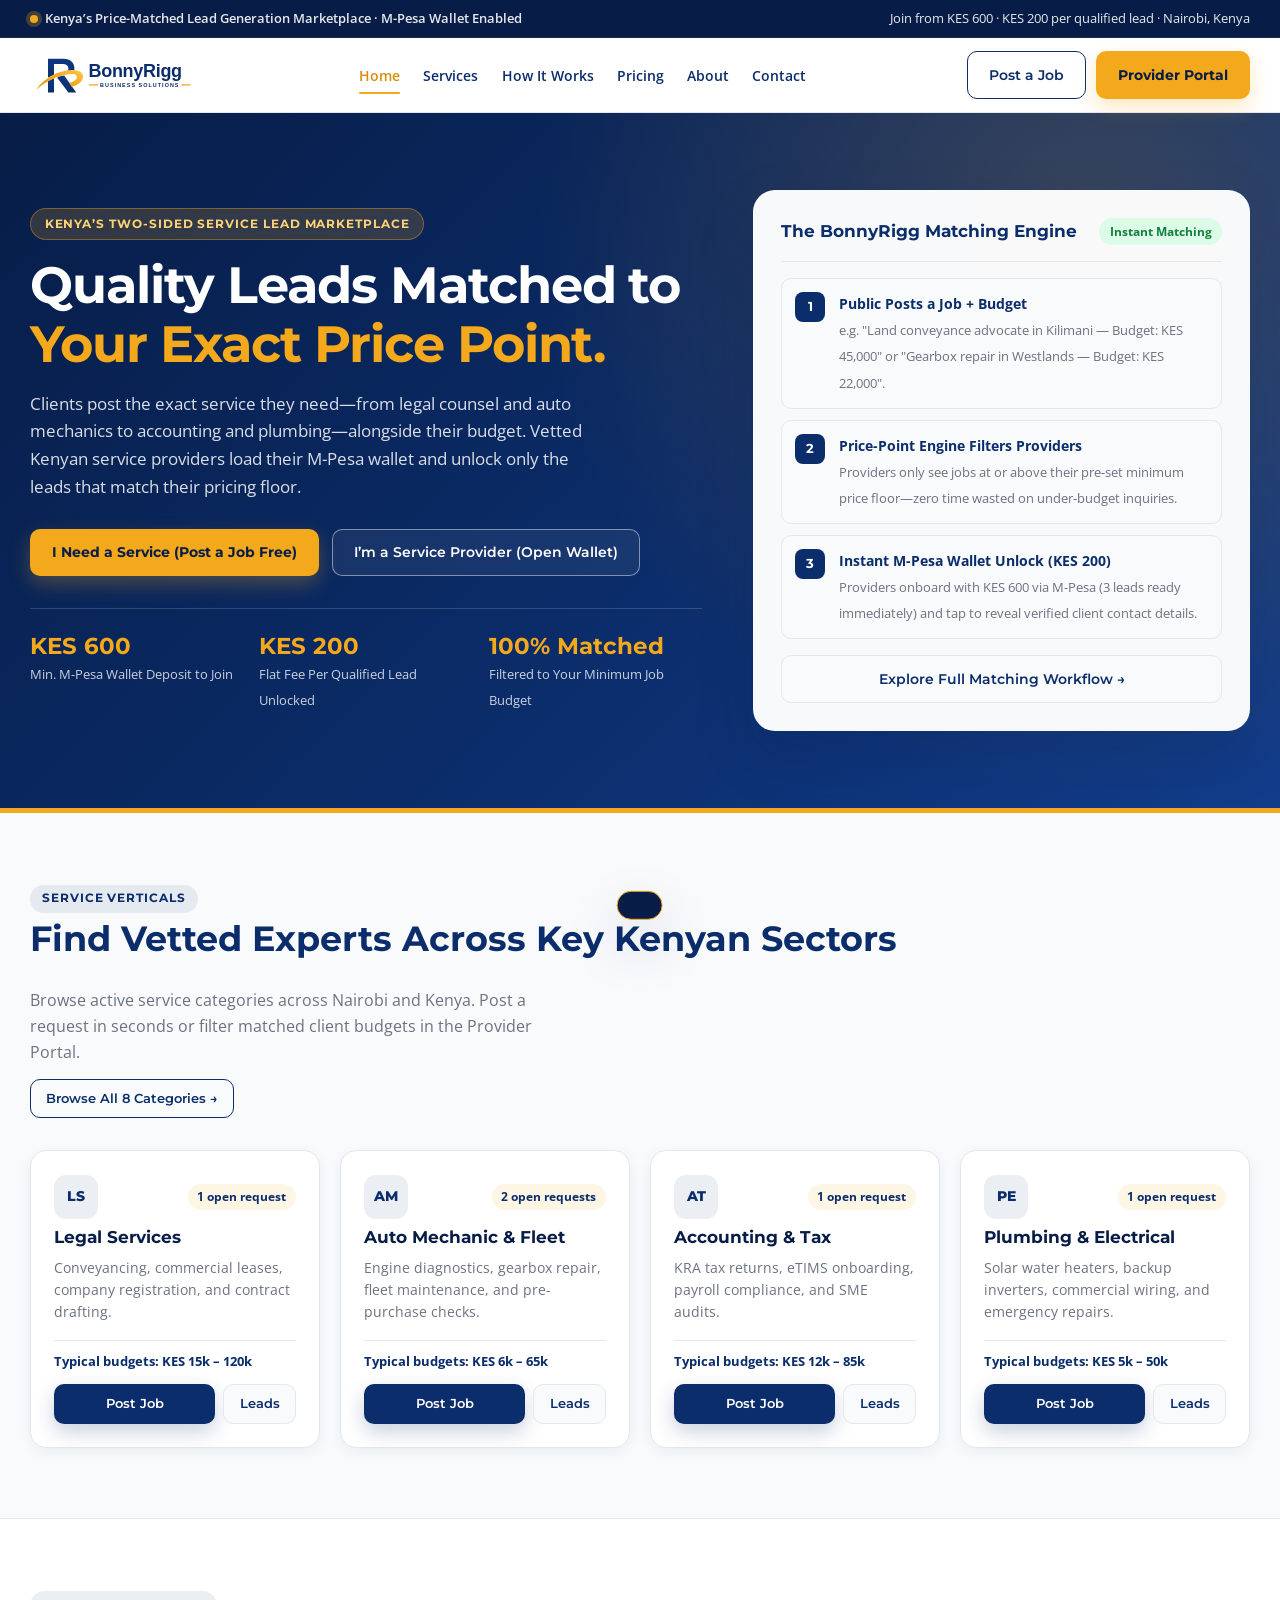
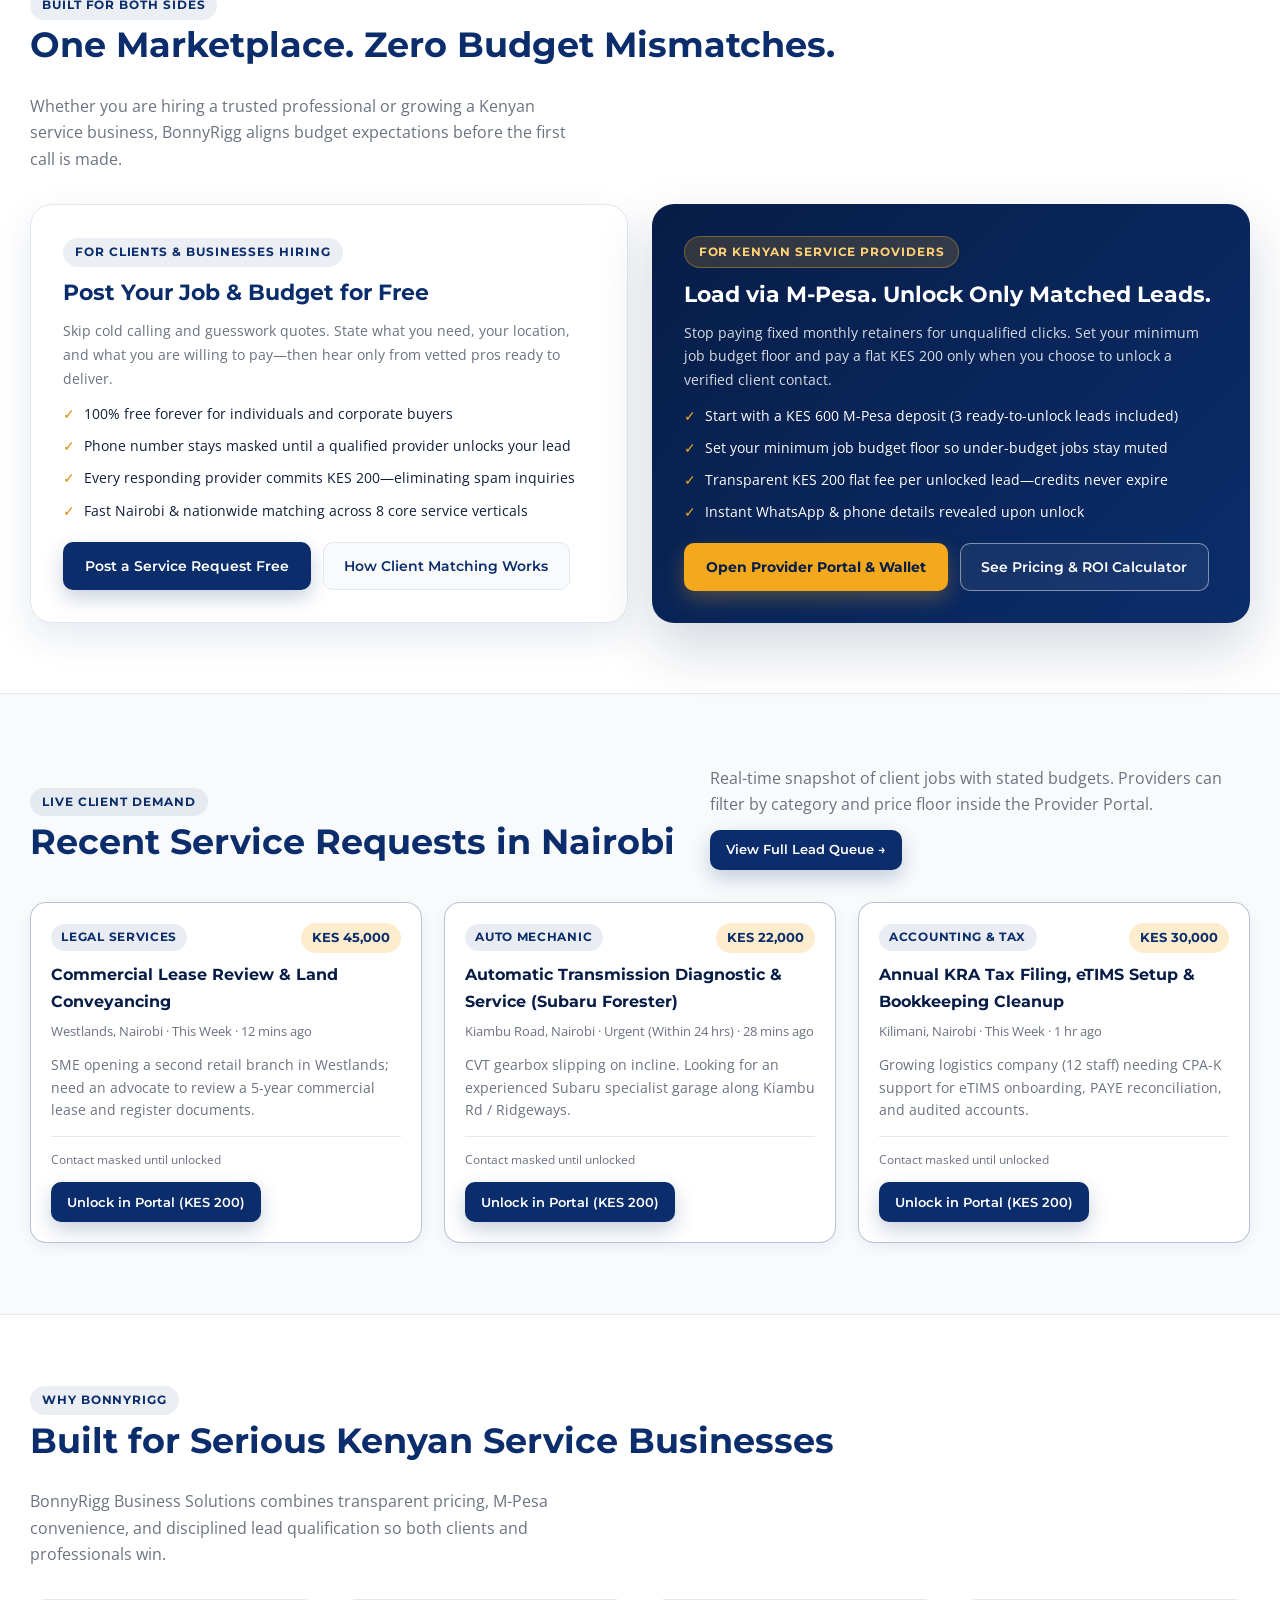
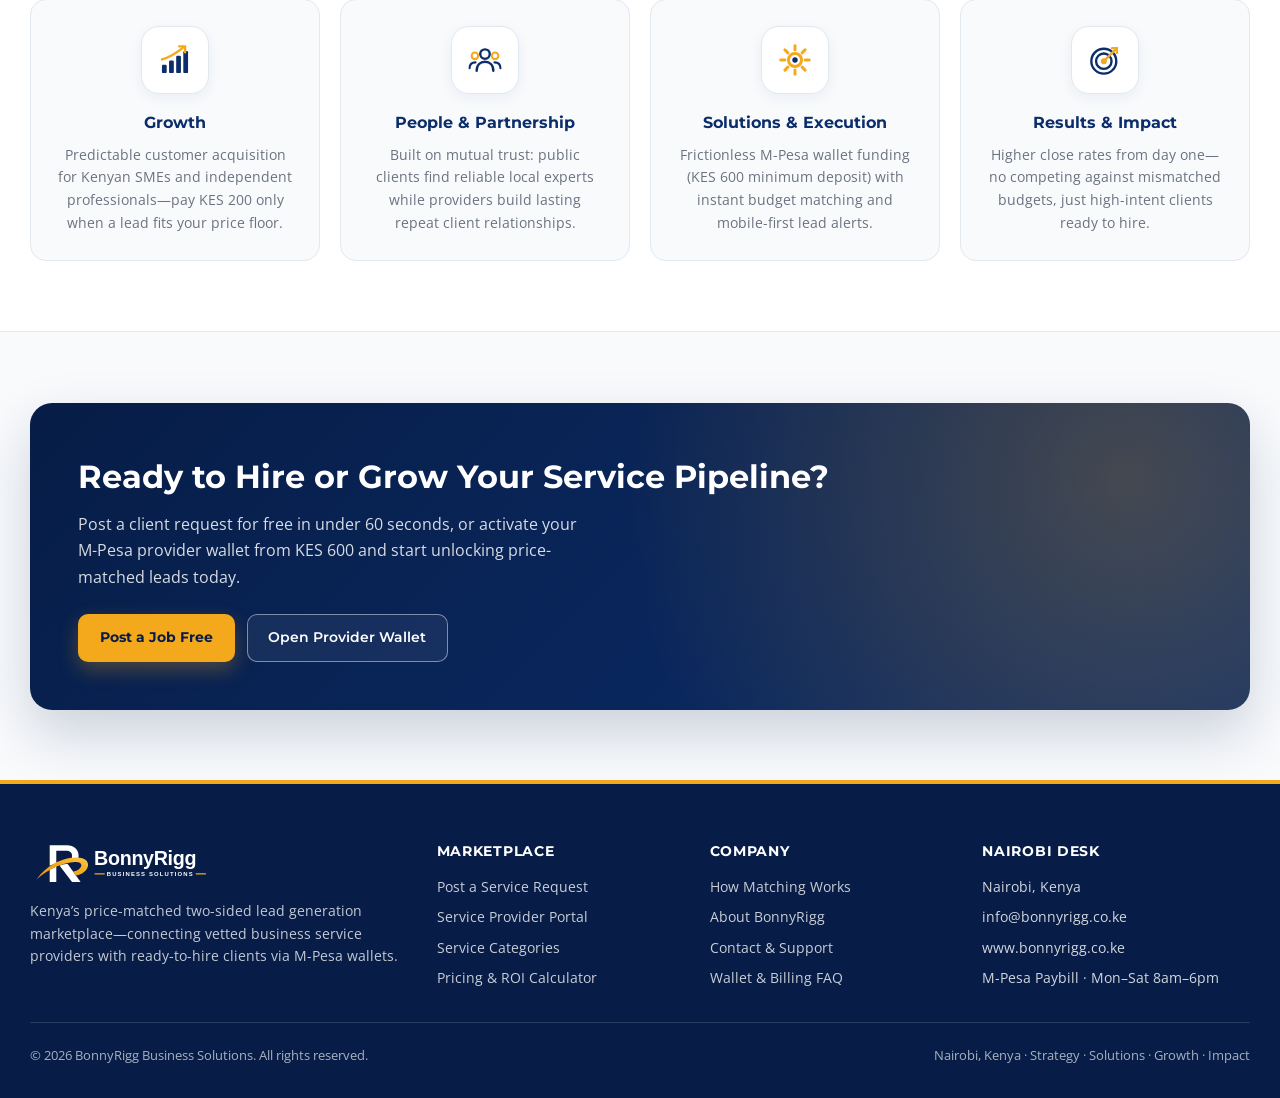
==== commit be9a8a98: "Rebuild BonnyRigg into a multi-page marketplace website" ====
--- a/index.html
+++ b/index.html
@@ -4,7 +4,7 @@
   <meta charset="utf-8">
   <meta name="viewport" content="width=device-width, initial-scale=1">
   <title>BonnyRigg Business Solutions — Kenya’s Price-Matched Lead Generation Marketplace</title>
-  <meta name="description" content="Connect with vetted Kenyan service providers within your budget. Service providers top up via M-Pesa (KES 600 minimum) and unlock qualified, price-matched client leads for KES 200 each.">
+  <meta name="description" content="Connect with vetted Kenyan service providers matched to your exact budget. Clients post jobs free; providers load their M-Pesa wallet from KES 600 and unlock qualified leads at KES 200 each.">
   <link rel="icon" type="image/svg+xml" href="assets/bonnyrigg-mark.svg">
   <link rel="preconnect" href="https://fonts.googleapis.com">
   <link rel="preconnect" href="https://fonts.gstatic.com" crossorigin>
@@ -27,24 +27,52 @@
   <!-- Navbar -->
   <header class="navbar">
     <div class="container nav-inner">
-      <a href="#top" class="nav-logo" aria-label="BonnyRigg Business Solutions">
+      <a href="index.html" class="nav-logo" aria-label="BonnyRigg Business Solutions Home">
         <img src="assets/bonnyrigg-logo-primary.svg" alt="BonnyRigg Business Solutions">
       </a>
 
       <nav class="nav-links" aria-label="Primary Navigation">
-        <a href="#marketplace">Marketplace</a>
-        <a href="#how-it-works">Why BonnyRigg</a>
-        <a href="#why-join">Pricing &amp; Wallets</a>
+        <a href="index.html" class="active">Home</a>
+        <a href="services.html">Services</a>
+        <a href="how-it-works.html">How It Works</a>
+        <a href="pricing.html">Pricing</a>
+        <a href="about.html">About</a>
+        <a href="contact.html">Contact</a>
       </nav>
 
       <div class="nav-actions">
-        <button type="button" class="btn btn-outline" id="jumpConsumerBtn">Post a Service Request</button>
-        <button type="button" class="btn btn-gold" id="jumpProviderBtn">Service Provider Wallet</button>
+        <a href="post-job.html" class="btn btn-outline">Post a Job</a>
+        <a href="provider-portal.html" class="btn btn-gold">Provider Portal</a>
+      </div>
+
+      <button type="button" class="nav-toggle" id="navToggle" aria-label="Toggle Menu" aria-expanded="false" aria-controls="mobileMenu">
+        <svg viewBox="0 0 24 24" fill="none" stroke="currentColor" stroke-width="2.2" stroke-linecap="round">
+          <line x1="3" y1="6" x2="21" y2="6"></line>
+          <line x1="3" y1="12" x2="21" y2="12"></line>
+          <line x1="3" y1="18" x2="21" y2="18"></line>
+        </svg>
+      </button>
+    </div>
+
+    <div class="mobile-menu" id="mobileMenu">
+      <div class="container">
+        <nav class="mobile-nav-links" aria-label="Mobile Navigation">
+          <a href="index.html" class="active">Home</a>
+          <a href="services.html">Services Directory</a>
+          <a href="how-it-works.html">How It Works</a>
+          <a href="pricing.html">Pricing &amp; Wallets</a>
+          <a href="about.html">About BonnyRigg</a>
+          <a href="contact.html">Contact Support</a>
+        </nav>
+        <div class="mobile-nav-actions">
+          <a href="post-job.html" class="btn btn-outline">Post a Service Request (Free)</a>
+          <a href="provider-portal.html" class="btn btn-gold">Open Provider Portal &amp; Wallet</a>
+        </div>
       </div>
     </div>
   </header>
 
-  <main id="top">
+  <main>
     <!-- Hero -->
     <section class="hero">
       <div class="container hero-grid">
@@ -52,11 +80,11 @@
           <div class="eyebrow">Kenya’s Two-Sided Service Lead Marketplace</div>
           <h1>Quality Leads Matched to <span>Your Exact Price Point.</span></h1>
           <p class="hero-lead">
-            Clients post the exact service they need—from legal counsel and auto mechanics to accounting and plumbing—alongside their budget. Vetted business service providers load their M-Pesa wallet and unlock only the leads that match their pricing floor.
+            Clients post the exact service they need—from legal counsel and auto mechanics to accounting and plumbing—alongside their budget. Vetted Kenyan service providers load their M-Pesa wallet and unlock only the leads that match their pricing floor.
           </p>
           <div class="hero-cta">
-            <button type="button" class="btn btn-gold" id="heroConsumerBtn">I Need a Service (Post a Job Free)</button>
-            <button type="button" class="btn btn-outline" style="color:#fff;border-color:rgba(255,255,255,0.5);" id="heroProviderBtn">I’m a Service Provider (Open Wallet)</button>
+            <a href="post-job.html" class="btn btn-gold">I Need a Service (Post a Job Free)</a>
+            <a href="provider-portal.html" class="btn btn-outline-light">I’m a Service Provider (Open Wallet)</a>
           </div>
           <div class="economics-strip">
             <div class="econ-stat">
@@ -83,241 +111,197 @@
             <div class="step-badge">1</div>
             <div>
               <strong>Public Posts a Job + Budget</strong>
-              <span>e.g. "Land conveyance advocate in Kilimani — Budget: KES 45,000" or "Gearbox repair in Westlands — Budget: KES 18,000".</span>
+              <span>e.g. "Land conveyance advocate in Kilimani — Budget: KES 45,000" or "Gearbox repair in Westlands — Budget: KES 22,000".</span>
             </div>
           </div>
           <div class="flow-step">
             <div class="step-badge">2</div>
             <div>
               <strong>Price-Point Engine Filters Providers</strong>
-              <span>Providers only see jobs at or above their pre-set minimum price point—zero time wasted on under-budget inquiries.</span>
-            </div>
-          </div>
-          <div class="flow-step" style="margin-bottom:0;">
+              <span>Providers only see jobs at or above their pre-set minimum price floor—zero time wasted on under-budget inquiries.</span>
+            </div>
+          </div>
+          <div class="flow-step" style="margin-bottom:1rem;">
             <div class="step-badge">3</div>
             <div>
               <strong>Instant M-Pesa Wallet Unlock (KES 200)</strong>
               <span>Providers onboard with KES 600 via M-Pesa (3 leads ready immediately) and tap to reveal verified client contact details.</span>
             </div>
           </div>
+          <a href="how-it-works.html" class="btn btn-ghost" style="width:100%;">Explore Full Matching Workflow →</a>
         </aside>
       </div>
     </section>
 
-    <!-- Interactive Two-Sided Marketplace Sandbox -->
-    <section class="band" id="marketplace">
+    <!-- Popular Service Categories Preview -->
+    <section class="band">
       <div class="container">
         <div class="section-header">
           <div>
-            <span class="eyebrow-light">Two-Sided Service Marketplace</span>
-            <h2>Post a Job or Unlock Qualified Leads</h2>
-          </div>
-          <p>Clients post their service needs and budget for free. Verified service providers manage their M-Pesa wallet, set their minimum accepted job budget, and unlock ready-to-hire leads at KES 200 each.</p>
-        </div>
-
-        <div class="mode-tabs" role="tablist" aria-label="Marketplace Mode Switcher">
-          <button type="button" class="mode-tab active" data-mode="provider" role="tab" aria-selected="true">
-            Service Provider Dashboard &amp; M-Pesa Wallet
-          </button>
-          <button type="button" class="mode-tab" data-mode="consumer" role="tab" aria-selected="false">
-            General Public — Post a Job / Service Request
-          </button>
-        </div>
-
-        <!-- TAB 1: SERVICE PROVIDER DASHBOARD -->
-        <div class="sandbox-panel active" id="panel-provider">
-          <div class="market-grid">
-            <div>
-              <!-- M-Pesa Wallet -->
-              <div class="wallet-card">
-                <div class="wallet-top">
-                  <div>
-                    <div style="font-size:0.76rem;text-transform:uppercase;letter-spacing:0.08em;opacity:0.8;">Provider Lead Wallet Balance</div>
-                    <div class="wallet-balance" id="walletBalance">KES 600</div>
-                    <div style="font-size:0.8rem;opacity:0.82;margin-top:0.25rem;" id="leadsRemainingText">3 qualified leads available (KES 200 / lead)</div>
-                  </div>
-                  <span class="mpesa-chip">M-Pesa Connected</span>
-                </div>
-
-                <div style="font-size:0.82rem;opacity:0.88;padding:0.7rem 0.9rem;background:rgba(255,255,255,0.08);border-radius:10px;">
-                  <strong>Onboarding Rule:</strong> Minimum deposit of <strong>KES 600</strong> activates your provider profile. Each unlocked lead deducts <strong>KES 200</strong> automatically.
-                </div>
-
-                <div class="wallet-actions">
-                  <button type="button" class="btn btn-mpesa topup-btn" data-amount="600">+ Top Up KES 600 (M-Pesa)</button>
-                  <button type="button" class="btn btn-gold topup-btn" data-amount="1000">+ Top Up KES 1,000</button>
-                  <button type="button" class="btn btn-outline" style="color:#fff;border-color:rgba(255,255,255,0.4);" id="resetDemoBtn">Refresh Balance</button>
-                </div>
-              </div>
-
-              <!-- Provider Price-Point & Category Filter -->
-              <div class="price-band-box">
-                <h3 style="font-family:var(--font-heading);font-size:1.05rem;color:var(--br-blue);margin:0 0 0.25rem;">Your Matching Preferences</h3>
-                <p style="font-size:0.83rem;color:var(--br-slate);margin:0 0 1rem;">
-                  Set your service category and the minimum job budget you are willing to accept. Jobs below your floor are automatically muted.
-                </p>
-
-                <div class="field" style="margin-bottom:1rem;">
-                  <label for="providerCatFilter">Service Vertical</label>
-                  <select id="providerCatFilter">
-                    <option value="All">All Service Categories</option>
-                    <option value="Legal Services">Legal Services</option>
-                    <option value="Auto Mechanic">Auto Mechanic &amp; Fleet</option>
-                    <option value="Accounting & Tax">Accounting &amp; Tax</option>
-                    <option value="Plumbing & Electrical">Plumbing &amp; Electrical</option>
-                    <option value="Business Consulting">Business &amp; HR Advisory</option>
-                  </select>
-                </div>
-
-                <div class="field">
-                  <div class="range-row">
-                    <label for="minBudgetRange" style="margin:0;">Minimum Job Budget Accepted</label>
-                    <strong style="font-family:var(--font-heading);color:var(--br-blue);font-size:0.95rem;" id="minBudgetLabel">KES 10,000</strong>
-                  </div>
-                  <input type="range" id="minBudgetRange" min="2000" max="50000" step="2000" value="10000">
-                  <div style="display:flex;justify-content:space-between;font-size:0.74rem;color:var(--br-slate);margin-top:0.2rem;">
-                    <span>KES 2,000</span>
-                    <span>KES 25,000</span>
-                    <span>KES 50,000+</span>
-                  </div>
-                </div>
-
-                <div style="margin-top:1.1rem;padding-top:0.9rem;border-top:1px solid var(--br-border);display:flex;justify-content:space-between;font-size:0.84rem;">
-                  <span style="color:var(--br-slate);">Matched Jobs in Your Band:</span>
-                  <strong style="color:var(--br-blue);" id="matchedCountLabel">0 leads</strong>
-                </div>
-              </div>
-            </div>
-
-            <!-- Live Matched Leads Column -->
-            <div>
-              <div style="display:flex;justify-content:space-between;align-items:center;margin-bottom:0.9rem;">
-                <h3 style="font-family:var(--font-heading);font-size:1.15rem;color:var(--br-blue);margin:0;">Incoming Client Leads</h3>
-                <span style="font-size:0.8rem;color:var(--br-slate);">Unlock verified client contacts for <strong>KES 200</strong> per lead</span>
-              </div>
-              <div class="leads-list" id="leadsList"></div>
-            </div>
-          </div>
-        </div>
-
-        <!-- TAB 2: CONSUMER JOB POSTING -->
-        <div class="sandbox-panel" id="panel-consumer">
-          <div class="market-grid">
-            <div class="panel-card">
-              <h3>Post a Job or Service You Need</h3>
-              <p style="font-size:0.88rem;color:var(--br-slate);margin:0;">
-                Tell us what you need and what you are willing to pay. BonnyRigg instantly matches you with vetted Nairobi service providers who accept your budget—completely free for the public.
+            <span class="eyebrow-light">Service Verticals</span>
+            <h2>Find Vetted Experts Across Key Kenyan Sectors</h2>
+          </div>
+          <div>
+            <p style="margin-bottom:0.8rem;">Browse active service categories across Nairobi and Kenya. Post a request in seconds or filter matched client budgets in the Provider Portal.</p>
+            <a href="services.html" class="btn btn-outline btn-sm">Browse All 8 Categories →</a>
+          </div>
+        </div>
+
+        <div class="grid-4">
+          <article class="cat-card">
+            <div>
+              <div class="cat-card-top">
+                <div class="cat-icon">LS</div>
+                <span class="cat-badge" data-cat-count="Legal Services">1 open request</span>
+              </div>
+              <h3>Legal Services</h3>
+              <p>Conveyancing, commercial leases, company registration, and contract drafting.</p>
+            </div>
+            <div>
+              <div class="cat-budget-line">Typical budgets: KES 15k – 120k</div>
+              <div class="cat-actions" style="margin-top:0.75rem;">
+                <a href="post-job.html?category=Legal%20Services" class="btn btn-primary btn-sm" style="flex:1;">Post Job</a>
+                <a href="provider-portal.html?category=Legal%20Services" class="btn btn-ghost btn-sm">Leads</a>
+              </div>
+            </div>
+          </article>
+
+          <article class="cat-card">
+            <div>
+              <div class="cat-card-top">
+                <div class="cat-icon">AM</div>
+                <span class="cat-badge" data-cat-count="Auto Mechanic">2 open requests</span>
+              </div>
+              <h3>Auto Mechanic &amp; Fleet</h3>
+              <p>Engine diagnostics, gearbox repair, fleet maintenance, and pre-purchase checks.</p>
+            </div>
+            <div>
+              <div class="cat-budget-line">Typical budgets: KES 6k – 65k</div>
+              <div class="cat-actions" style="margin-top:0.75rem;">
+                <a href="post-job.html?category=Auto%20Mechanic" class="btn btn-primary btn-sm" style="flex:1;">Post Job</a>
+                <a href="provider-portal.html?category=Auto%20Mechanic" class="btn btn-ghost btn-sm">Leads</a>
+              </div>
+            </div>
+          </article>
+
+          <article class="cat-card">
+            <div>
+              <div class="cat-card-top">
+                <div class="cat-icon">AT</div>
+                <span class="cat-badge" data-cat-count="Accounting & Tax">1 open request</span>
+              </div>
+              <h3>Accounting &amp; Tax</h3>
+              <p>KRA tax returns, eTIMS onboarding, payroll compliance, and SME audits.</p>
+            </div>
+            <div>
+              <div class="cat-budget-line">Typical budgets: KES 12k – 85k</div>
+              <div class="cat-actions" style="margin-top:0.75rem;">
+                <a href="post-job.html?category=Accounting%20%26%20Tax" class="btn btn-primary btn-sm" style="flex:1;">Post Job</a>
+                <a href="provider-portal.html?category=Accounting%20%26%20Tax" class="btn btn-ghost btn-sm">Leads</a>
+              </div>
+            </div>
+          </article>
+
+          <article class="cat-card">
+            <div>
+              <div class="cat-card-top">
+                <div class="cat-icon">PE</div>
+                <span class="cat-badge" data-cat-count="Plumbing & Electrical">1 open request</span>
+              </div>
+              <h3>Plumbing &amp; Electrical</h3>
+              <p>Solar water heaters, backup inverters, commercial wiring, and emergency repairs.</p>
+            </div>
+            <div>
+              <div class="cat-budget-line">Typical budgets: KES 5k – 50k</div>
+              <div class="cat-actions" style="margin-top:0.75rem;">
+                <a href="post-job.html?category=Plumbing%20%26%20Electrical" class="btn btn-primary btn-sm" style="flex:1;">Post Job</a>
+                <a href="provider-portal.html?category=Plumbing%20%26%20Electrical" class="btn btn-ghost btn-sm">Leads</a>
+              </div>
+            </div>
+          </article>
+        </div>
+      </div>
+    </section>
+
+    <!-- Two Sides of the Marketplace -->
+    <section class="band white">
+      <div class="container">
+        <div class="section-header">
+          <div>
+            <span class="eyebrow-light">Built for Both Sides</span>
+            <h2>One Marketplace. Zero Budget Mismatches.</h2>
+          </div>
+          <p>Whether you are hiring a trusted professional or growing a Kenyan service business, BonnyRigg aligns budget expectations before the first call is made.</p>
+        </div>
+
+        <div class="grid-2">
+          <div class="role-card light">
+            <div>
+              <span class="eyebrow-light">For Clients &amp; Businesses Hiring</span>
+              <h3 style="color:var(--br-blue);">Post Your Job &amp; Budget for Free</h3>
+              <p style="font-size:0.9rem;color:var(--br-slate);margin:0;">
+                Skip cold calling and guesswork quotes. State what you need, your location, and what you are willing to pay—then hear only from vetted pros ready to deliver.
               </p>
-
-              <form id="postJobForm" class="form-stack">
-                <div class="form-2col">
-                  <div class="field">
-                    <label for="jobCategory">Service Category</label>
-                    <select id="jobCategory" required>
-                      <option value="Legal Services">Legal Services</option>
-                      <option value="Auto Mechanic">Auto Mechanic &amp; Fleet</option>
-                      <option value="Accounting & Tax">Accounting &amp; Tax</option>
-                      <option value="Plumbing & Electrical">Plumbing &amp; Electrical</option>
-                      <option value="Business Consulting">Business &amp; HR Advisory</option>
-                    </select>
-                  </div>
-
-                  <div class="field">
-                    <label for="jobLocation">Location / Area</label>
-                    <input type="text" id="jobLocation" required placeholder="e.g. Westlands, Kilimani, Kiambu Rd">
-                  </div>
-                </div>
-
-                <div class="field">
-                  <label for="jobTitle">Brief Job Title</label>
-                  <input type="text" id="jobTitle" required placeholder="e.g. Company Registration &amp; Shareholders Agreement">
-                </div>
-
-                <div class="form-2col">
-                  <div class="field">
-                    <label for="jobBudget">Your Willingness-to-Pay Budget (KES)</label>
-                    <input type="number" id="jobBudget" min="1500" step="500" value="25000" required>
-                  </div>
-                  <div class="field">
-                    <label for="jobUrgency">Timeline</label>
-                    <select id="jobUrgency">
-                      <option value="Urgent (Within 24 hrs)">Urgent (Within 24 hrs)</option>
-                      <option value="This Week">This Week</option>
-                      <option value="Within 2 Weeks">Within 2 Weeks</option>
-                    </select>
-                  </div>
-                </div>
-
-                <div class="form-2col">
-                  <div class="field">
-                    <label for="clientName">Your Name</label>
-                    <input type="text" id="clientName" required placeholder="e.g. David Mwangi">
-                  </div>
-                  <div class="field">
-                    <label for="clientPhone">Phone / WhatsApp (Masked until Unlocked)</label>
-                    <input type="tel" id="clientPhone" required placeholder="+254 7XX XXX XXX">
-                  </div>
-                </div>
-
-                <div class="field">
-                  <label for="jobDesc">Scope &amp; Requirements</label>
-                  <textarea id="jobDesc" rows="3" required placeholder="Describe the job clearly so qualified providers can quote accurately..."></textarea>
-                </div>
-
-                <div class="match-preview-box" id="consumerMatchPreview">
-                  <strong>Live Match Estimate:</strong> Posting a <strong>KES 25,000</strong> job in <strong>Legal Services</strong> matches vetted providers accepting jobs from KES 10,000+.
-                </div>
-
-                <button type="submit" class="btn btn-primary" style="width:100%;">Post Job Free &amp; Match Providers</button>
-              </form>
-            </div>
-
-            <div class="panel-card" style="background:var(--br-soft-white);">
-              <h3>Why Clients Trust BonnyRigg</h3>
-              <p style="font-size:0.88rem;color:var(--br-slate);margin:0 0 1.15rem;">
-                No endless cold calls or inflated surprise quotes. Your budget is upfront, and only verified providers ready to work at your price point can unlock your inquiry.
+              <ul class="check-list">
+                <li>100% free forever for individuals and corporate buyers</li>
+                <li>Phone number stays masked until a qualified provider unlocks your lead</li>
+                <li>Every responding provider commits KES 200—eliminating spam inquiries</li>
+                <li>Fast Nairobi &amp; nationwide matching across 8 core service verticals</li>
+              </ul>
+            </div>
+            <div style="display:flex;gap:0.75rem;flex-wrap:wrap;">
+              <a href="post-job.html" class="btn btn-primary">Post a Service Request Free</a>
+              <a href="how-it-works.html#clients" class="btn btn-ghost">How Client Matching Works</a>
+            </div>
+          </div>
+
+          <div class="role-card dark">
+            <div>
+              <span class="eyebrow" style="margin-bottom:0;">For Kenyan Service Providers</span>
+              <h3 style="color:#fff;">Load via M-Pesa. Unlock Only Matched Leads.</h3>
+              <p style="font-size:0.9rem;color:rgba(255,255,255,0.84);margin:0;">
+                Stop paying fixed monthly retainers for unqualified clicks. Set your minimum job budget floor and pay a flat KES 200 only when you choose to unlock a verified client contact.
               </p>
-
-              <div class="flow-step">
-                <div class="step-badge" style="background:var(--br-gold);color:var(--br-blue-deep);">✓</div>
-                <div>
-                  <strong>Free for the General Public</strong>
-                  <span>Post legal, automotive, home repair, or business requests in under 60 seconds at zero cost.</span>
-                </div>
-              </div>
-
-              <div class="flow-step">
-                <div class="step-badge" style="background:var(--br-gold);color:var(--br-blue-deep);">✓</div>
-                <div>
-                  <strong>Budget Transparency Upfront</strong>
-                  <span>Because you state your willingness-to-pay budget first, matched providers arrive ready to deliver within range.</span>
-                </div>
-              </div>
-
-              <div class="flow-step" style="margin-bottom:1.25rem;">
-                <div class="step-badge" style="background:var(--br-gold);color:var(--br-blue-deep);">✓</div>
-                <div>
-                  <strong>Serious, Wallet-Backed Providers Only</strong>
-                  <span>Every provider commits KES 200 from their M-Pesa wallet to reach you—filtering out spam and time-wasters.</span>
-                </div>
-              </div>
-
-              <div style="background:var(--br-white);border:1px solid var(--br-border);border-radius:var(--radius-sm);padding:1rem;">
-                <strong style="display:block;font-family:var(--font-heading);font-size:0.86rem;color:var(--br-blue);margin-bottom:0.35rem;">Fast Nairobi &amp; Kenya-Wide Matching</strong>
-                <span style="font-size:0.83rem;color:var(--br-slate);">Your phone number remains masked until a verified service provider within your price range unlocks your request to send a quote.</span>
-              </div>
-            </div>
-          </div>
-        </div>
-      </div>
-    </section>
-
-    <!-- 4 Brand Pillars with Recreated Crisp Vector Icons -->
-    <section class="band white" id="how-it-works">
+              <ul class="check-list">
+                <li>Start with a KES 600 M-Pesa deposit (3 ready-to-unlock leads included)</li>
+                <li>Set your minimum job budget floor so under-budget jobs stay muted</li>
+                <li>Transparent KES 200 flat fee per unlocked lead—credits never expire</li>
+                <li>Instant WhatsApp &amp; phone details revealed upon unlock</li>
+              </ul>
+            </div>
+            <div style="display:flex;gap:0.75rem;flex-wrap:wrap;">
+              <a href="provider-portal.html" class="btn btn-gold">Open Provider Portal &amp; Wallet</a>
+              <a href="pricing.html" class="btn btn-outline-light">See Pricing &amp; ROI Calculator</a>
+            </div>
+          </div>
+        </div>
+      </div>
+    </section>
+
+    <!-- Live Marketplace Pulse -->
+    <section class="band">
       <div class="container">
         <div class="section-header">
           <div>
-            <span class="eyebrow-light">Our Core Pillars</span>
+            <span class="eyebrow-light">Live Client Demand</span>
+            <h2>Recent Service Requests in Nairobi</h2>
+          </div>
+          <div>
+            <p style="margin-bottom:0.8rem;">Real-time snapshot of client jobs with stated budgets. Providers can filter by category and price floor inside the Provider Portal.</p>
+            <a href="provider-portal.html" class="btn btn-primary btn-sm">View Full Lead Queue →</a>
+          </div>
+        </div>
+
+        <div class="grid-3" id="homeLeadsPulse"></div>
+      </div>
+    </section>
+
+    <!-- 4 Brand Pillars -->
+    <section class="band white">
+      <div class="container">
+        <div class="section-header">
+          <div>
+            <span class="eyebrow-light">Why BonnyRigg</span>
             <h2>Built for Serious Kenyan Service Businesses</h2>
           </div>
           <p>BonnyRigg Business Solutions combines transparent pricing, M-Pesa convenience, and disciplined lead qualification so both clients and professionals win.</p>
@@ -353,37 +337,23 @@
               <img src="assets/icon-results.svg" alt="Results and Impact Icon">
             </div>
             <h3>Results &amp; Impact</h3>
-            <p>Higher close rates from day one—no competing against mismatch budgets, just high-intent clients ready to hire.</p>
-          </article>
-        </div>
-      </div>
-    </section>
-
-    <!-- Simple Transparent Pricing & M-Pesa Wallet -->
-    <section class="band" id="why-join">
-      <div class="container">
-        <div class="section-header">
-          <div>
-            <span class="eyebrow-light">Transparent Pay-Per-Lead Pricing</span>
-            <h2>No Monthly Retainers. Pay Only for Matched Leads.</h2>
-          </div>
-          <p>Load your provider wallet via M-Pesa starting at KES 600 and use your credits whenever a client posts a job that fits your category and minimum budget.</p>
-        </div>
-
-        <div class="brand-grid">
-          <div class="logo-preview-box light" style="align-items:start;text-align:left;">
-            <span class="eyebrow-light">For the General Public</span>
-            <h3 style="font-family:var(--font-heading);color:var(--br-blue);margin:0;font-size:1.35rem;">KES 0 — Free Forever</h3>
-            <p style="font-size:0.88rem;color:var(--br-slate);margin:0;">
-              Post legal, automotive, accounting, electrical, plumbing, or consulting jobs with your budget and hear only from serious, wallet-backed Kenyan service providers ready to work within your range.
-            </p>
-          </div>
-          <div class="logo-preview-box dark" style="align-items:start;text-align:left;">
-            <span class="eyebrow" style="margin-bottom:0;">For Service Providers</span>
-            <h3 style="font-family:var(--font-heading);color:#fff;margin:0;font-size:1.35rem;">KES 600 Starter Wallet · KES 200 / Lead</h3>
-            <p style="font-size:0.88rem;color:rgba(255,255,255,0.85);margin:0;">
-              Activate your business account with a KES 600 M-Pesa deposit (enough for 3 immediate leads), set your minimum price floor, and unlock verified client contacts at KES 200 per lead.
-            </p>
+            <p>Higher close rates from day one—no competing against mismatched budgets, just high-intent clients ready to hire.</p>
+          </article>
+        </div>
+      </div>
+    </section>
+
+    <!-- Conversion CTA Band -->
+    <section class="band">
+      <div class="container">
+        <div class="cta-banner">
+          <div>
+            <h2>Ready to Hire or Grow Your Service Pipeline?</h2>
+            <p>Post a client request for free in under 60 seconds, or activate your M-Pesa provider wallet from KES 600 and start unlocking price-matched leads today.</p>
+          </div>
+          <div style="display:flex;gap:0.75rem;flex-wrap:wrap;">
+            <a href="post-job.html" class="btn btn-gold">Post a Job Free</a>
+            <a href="provider-portal.html" class="btn btn-outline-light">Open Provider Wallet</a>
           </div>
         </div>
       </div>
@@ -395,29 +365,39 @@
     <div class="container">
       <div class="footer-grid">
         <div>
-          <img src="assets/bonnyrigg-logo-reverse.svg" alt="BonnyRigg Business Solutions" style="height:48px;width:auto;margin-bottom:0.9rem;">
-          <p style="font-size:0.86rem;margin:0;color:rgba(255,255,255,0.76);">
-            Kenya’s price-matched two-sided lead generation marketplace—connecting verified business service providers with ready-to-hire clients via M-Pesa wallets.
+          <img src="assets/bonnyrigg-logo-reverse.svg" alt="BonnyRigg Business Solutions" style="height:46px;width:auto;margin-bottom:0.9rem;">
+          <p style="font-size:0.85rem;margin:0;color:rgba(255,255,255,0.76);">
+            Kenya’s price-matched two-sided lead generation marketplace—connecting vetted business service providers with ready-to-hire clients via M-Pesa wallets.
           </p>
         </div>
 
         <div>
           <h4>Marketplace</h4>
           <ul>
-            <li>Minimum M-Pesa Wallet Deposit: KES 600</li>
-            <li>Cost Per Unlocked Lead: KES 200</li>
-            <li>Public Job Posting: 100% Free</li>
-            <li>Smart Minimum Price-Point Filtering</li>
+            <li><a href="post-job.html">Post a Service Request</a></li>
+            <li><a href="provider-portal.html">Service Provider Portal</a></li>
+            <li><a href="services.html">Service Categories</a></li>
+            <li><a href="pricing.html">Pricing &amp; ROI Calculator</a></li>
           </ul>
         </div>
 
         <div>
-          <h4>Contact</h4>
+          <h4>Company</h4>
+          <ul>
+            <li><a href="how-it-works.html">How Matching Works</a></li>
+            <li><a href="about.html">About BonnyRigg</a></li>
+            <li><a href="contact.html">Contact &amp; Support</a></li>
+            <li><a href="pricing.html#faq">Wallet &amp; Billing FAQ</a></li>
+          </ul>
+        </div>
+
+        <div>
+          <h4>Nairobi Desk</h4>
           <ul>
             <li>Nairobi, Kenya</li>
             <li>info@bonnyrigg.co.ke</li>
             <li>www.bonnyrigg.co.ke</li>
-            <li>M-Pesa Paybill &amp; Instant Lead Alerts</li>
+            <li>M-Pesa Paybill · Mon–Sat 8am–6pm</li>
           </ul>
         </div>
       </div>
@@ -430,7 +410,6 @@
   </footer>
 
   <div class="toast" id="toast" role="status" aria-live="polite"></div>
-
   <script src="app.js"></script>
 </body>
 </html>
--- a/styles.css
+++ b/styles.css
@@ -4,11 +4,13 @@
   --br-blue-mid: #144294;
   --br-gold: #F4A81C;
   --br-gold-dark: #D68E0A;
+  --br-gold-soft: #FEF6E4;
   --br-slate: #6B7280;
   --br-ink: #0F1E3A;
   --br-soft-white: #F8FAFC;
   --br-white: #FFFFFF;
   --br-green: #15803D;
+  --br-green-bright: #16A34A;
   --br-green-bg: #DCFCE7;
   --br-border: #E2E8F0;
   --shadow-sm: 0 4px 14px rgba(11, 45, 107, 0.06);
@@ -36,6 +38,13 @@
   background: var(--br-soft-white);
   line-height: 1.65;
   -webkit-font-smoothing: antialiased;
+  min-height: 100vh;
+  display: flex;
+  flex-direction: column;
+}
+
+main {
+  flex: 1;
 }
 
 img {
@@ -57,12 +66,12 @@
   margin-inline: auto;
 }
 
-/* Pre-registration prototype notice bar */
+/* Top Announcement Bar */
 .top-notice {
   background: var(--br-blue-deep);
   color: rgba(255, 255, 255, 0.9);
-  font-size: 0.8rem;
-  padding: 0.55rem 0;
+  font-size: 0.79rem;
+  padding: 0.52rem 0;
   border-bottom: 1px solid rgba(255, 255, 255, 0.08);
 }
 
@@ -87,14 +96,15 @@
   border-radius: 50%;
   background: var(--br-gold);
   box-shadow: 0 0 0 4px rgba(244, 168, 28, 0.25);
-}
-
-/* Header */
+  flex-shrink: 0;
+}
+
+/* Header & Navigation */
 .navbar {
   position: sticky;
   top: 0;
-  z-index: 40;
-  background: rgba(255, 255, 255, 0.94);
+  z-index: 50;
+  background: rgba(255, 255, 255, 0.96);
   backdrop-filter: blur(12px);
   border-bottom: 1px solid var(--br-border);
 }
@@ -104,31 +114,116 @@
   align-items: center;
   justify-content: space-between;
   gap: 1.25rem;
-  padding: 0.85rem 0;
+  padding: 0.8rem 0;
+}
+
+.nav-logo {
+  flex-shrink: 0;
 }
 
 .nav-logo img {
-  height: 44px;
+  height: 42px;
   width: auto;
 }
 
 .nav-links {
   display: flex;
   align-items: center;
-  gap: 1.5rem;
-  font-size: 0.9rem;
+  gap: 1.45rem;
+  font-size: 0.88rem;
   font-weight: 600;
   color: var(--br-blue);
 }
 
-.nav-links a:hover {
+.nav-links a {
+  position: relative;
+  padding: 0.35rem 0;
+  transition: color 0.18s ease;
+}
+
+.nav-links a:hover,
+.nav-links a.active {
   color: var(--br-gold-dark);
 }
 
+.nav-links a.active::after {
+  content: "";
+  position: absolute;
+  left: 0;
+  right: 0;
+  bottom: -2px;
+  height: 2.5px;
+  border-radius: 999px;
+  background: var(--br-gold);
+}
+
 .nav-actions {
   display: flex;
   align-items: center;
-  gap: 0.7rem;
+  gap: 0.65rem;
+  flex-shrink: 0;
+}
+
+.nav-toggle {
+  display: none;
+  width: 42px;
+  height: 42px;
+  border-radius: 10px;
+  border: 1.5px solid var(--br-border);
+  background: var(--br-white);
+  color: var(--br-blue);
+  cursor: pointer;
+  align-items: center;
+  justify-content: center;
+  padding: 0;
+}
+
+.nav-toggle svg {
+  width: 22px;
+  height: 22px;
+}
+
+.mobile-menu {
+  display: none;
+  border-top: 1px solid var(--br-border);
+  background: var(--br-white);
+  padding: 1rem 0 1.35rem;
+  box-shadow: var(--shadow-md);
+}
+
+.mobile-menu.open {
+  display: block;
+}
+
+@media (min-width: 1081px) {
+  .mobile-menu.open {
+    display: none;
+  }
+}
+
+.mobile-nav-links {
+  display: grid;
+  gap: 0.3rem;
+  margin-bottom: 1rem;
+}
+
+.mobile-nav-links a {
+  padding: 0.68rem 0.9rem;
+  border-radius: 10px;
+  font-weight: 600;
+  font-size: 0.92rem;
+  color: var(--br-blue);
+}
+
+.mobile-nav-links a:hover,
+.mobile-nav-links a.active {
+  background: rgba(11, 45, 107, 0.06);
+  color: var(--br-blue-deep);
+}
+
+.mobile-nav-actions {
+  display: grid;
+  gap: 0.6rem;
 }
 
 /* Buttons */
@@ -137,18 +232,25 @@
   align-items: center;
   justify-content: center;
   gap: 0.5rem;
-  padding: 0.74rem 1.35rem;
+  padding: 0.72rem 1.3rem;
   border-radius: 10px;
   font-family: var(--font-heading);
   font-weight: 600;
-  font-size: 0.88rem;
+  font-size: 0.86rem;
   border: 1.5px solid transparent;
   cursor: pointer;
-  transition: transform 0.16s ease, box-shadow 0.2s ease, background 0.2s ease, color 0.2s ease;
+  transition: transform 0.16s ease, box-shadow 0.2s ease, background 0.2s ease, color 0.2s ease, border-color 0.2s ease;
+  text-align: center;
+  white-space: nowrap;
 }
 
 .btn:hover {
   transform: translateY(-1px);
+}
+
+.btn-sm {
+  padding: 0.52rem 0.95rem;
+  font-size: 0.8rem;
 }
 
 .btn-primary {
@@ -183,22 +285,45 @@
   color: var(--br-white);
 }
 
+.btn-outline-light {
+  background: rgba(255, 255, 255, 0.06);
+  color: var(--br-white);
+  border-color: rgba(255, 255, 255, 0.45);
+}
+
+.btn-outline-light:hover {
+  background: var(--br-white);
+  color: var(--br-blue-deep);
+  border-color: var(--br-white);
+}
+
 .btn-mpesa {
-  background: #16A34A;
+  background: var(--br-green-bright);
   color: #FFFFFF;
   font-weight: 700;
 }
 
 .btn-mpesa:hover {
-  background: #15803D;
-}
-
-/* Hero */
+  background: var(--br-green);
+}
+
+.btn-ghost {
+  background: var(--br-soft-white);
+  color: var(--br-blue);
+  border-color: var(--br-border);
+}
+
+.btn-ghost:hover {
+  border-color: var(--br-blue);
+  background: var(--br-white);
+}
+
+/* Home Hero */
 .hero {
   background: radial-gradient(circle at 85% 18%, rgba(244, 168, 28, 0.2) 0%, transparent 45%),
               linear-gradient(135deg, var(--br-blue-deep) 0%, var(--br-blue) 58%, #123D8B 100%);
   color: var(--br-white);
-  padding: clamp(3.5rem, 6vw, 5.2rem) 0;
+  padding: clamp(3.4rem, 6vw, 5.2rem) 0;
   border-bottom: 5px solid var(--br-gold);
 }
 
@@ -207,6 +332,76 @@
   grid-template-columns: 1.15fr 0.85fr;
   gap: clamp(2rem, 4vw, 3.5rem);
   align-items: center;
+}
+
+/* Inner Page Hero */
+.page-hero {
+  background: radial-gradient(circle at 88% 20%, rgba(244, 168, 28, 0.18) 0%, transparent 42%),
+              linear-gradient(135deg, var(--br-blue-deep) 0%, var(--br-blue) 62%, #133E8D 100%);
+  color: var(--br-white);
+  padding: clamp(2.4rem, 4.5vw, 3.5rem) 0;
+  border-bottom: 4px solid var(--br-gold);
+}
+
+.page-hero-grid {
+  display: grid;
+  grid-template-columns: 1.3fr 0.7fr;
+  gap: 2rem;
+  align-items: center;
+}
+
+.breadcrumb {
+  display: inline-flex;
+  align-items: center;
+  gap: 0.45rem;
+  font-size: 0.78rem;
+  color: rgba(255, 255, 255, 0.72);
+  margin-bottom: 0.85rem;
+}
+
+.breadcrumb a:hover {
+  color: var(--br-gold);
+}
+
+.page-hero h1 {
+  font-family: var(--font-heading);
+  font-size: clamp(1.85rem, 3.4vw, 2.75rem);
+  line-height: 1.16;
+  margin: 0 0 0.75rem;
+  letter-spacing: -0.02em;
+}
+
+.page-hero h1 span {
+  color: var(--br-gold);
+}
+
+.page-hero-lead {
+  font-size: 1rem;
+  color: rgba(255, 255, 255, 0.84);
+  max-width: 62ch;
+  margin: 0;
+}
+
+.hero-summary-card {
+  background: rgba(255, 255, 255, 0.08);
+  border: 1px solid rgba(255, 255, 255, 0.18);
+  border-radius: var(--radius-md);
+  padding: 1.35rem 1.5rem;
+  backdrop-filter: blur(8px);
+}
+
+.hero-summary-card strong {
+  display: block;
+  font-family: var(--font-heading);
+  font-size: 1.05rem;
+  color: var(--br-gold);
+  margin-bottom: 0.35rem;
+}
+
+.hero-summary-card p {
+  margin: 0;
+  font-size: 0.85rem;
+  color: rgba(255, 255, 255, 0.86);
 }
 
 .eyebrow {
@@ -216,14 +411,14 @@
   padding: 0.34rem 0.85rem;
   border-radius: 999px;
   font-family: var(--font-heading);
-  font-size: 0.74rem;
+  font-size: 0.73rem;
   font-weight: 700;
   letter-spacing: 0.08em;
   text-transform: uppercase;
   background: rgba(244, 168, 28, 0.18);
   color: #FFD275;
   border: 1px solid rgba(244, 168, 28, 0.38);
-  margin-bottom: 1.15rem;
+  margin-bottom: 1rem;
 }
 
 .hero h1 {
@@ -331,6 +526,11 @@
   place-items: center;
 }
 
+.step-badge.gold {
+  background: var(--br-gold);
+  color: var(--br-blue-deep);
+}
+
 .flow-step strong {
   display: block;
   font-size: 0.9rem;
@@ -342,9 +542,13 @@
   color: var(--br-slate);
 }
 
-/* Interactive Marketplace Workspace */
+/* Section Bands */
 section.band {
-  padding: clamp(3.5rem, 6vw, 5.2rem) 0;
+  padding: clamp(3.2rem, 5.5vw, 4.8rem) 0;
+}
+
+section.band.compact {
+  padding: clamp(2.2rem, 4vw, 3.2rem) 0;
 }
 
 section.band.white {
@@ -353,6 +557,11 @@
   border-bottom: 1px solid var(--br-border);
 }
 
+section.band.dark {
+  background: linear-gradient(135deg, var(--br-blue-deep) 0%, var(--br-blue) 100%);
+  color: var(--br-white);
+}
+
 .section-header {
   display: flex;
   flex-wrap: wrap;
@@ -364,14 +573,15 @@
 
 .section-header h2 {
   font-family: var(--font-heading);
-  font-size: clamp(1.6rem, 3vw, 2.25rem);
-  color: var(--br-blue);
-  margin: 0.25rem 0 0.4rem;
+  font-size: clamp(1.55rem, 2.8vw, 2.2rem);
+  color: var(--br-blue);
+  margin: 0.3rem 0 0.4rem;
+  line-height: 1.2;
 }
 
 .section-header p {
   color: var(--br-slate);
-  max-width: 62ch;
+  max-width: 60ch;
   margin: 0;
 }
 
@@ -390,51 +600,23 @@
   text-transform: uppercase;
 }
 
-/* Mode Switcher */
-.mode-tabs {
-  display: inline-flex;
-  background: var(--br-white);
-  border: 1.5px solid var(--br-border);
-  border-radius: 14px;
-  padding: 0.35rem;
-  gap: 0.35rem;
-  box-shadow: var(--shadow-sm);
-  margin-bottom: 1.75rem;
-}
-
-.mode-tab {
-  border: 0;
-  background: transparent;
-  padding: 0.75rem 1.35rem;
-  border-radius: 10px;
-  font-family: var(--font-heading);
-  font-weight: 700;
-  font-size: 0.88rem;
-  color: var(--br-slate);
-  cursor: pointer;
-  transition: all 0.2s ease;
-}
-
-.mode-tab.active {
-  background: var(--br-blue);
-  color: var(--br-white);
-  box-shadow: 0 6px 16px rgba(11, 45, 107, 0.2);
-}
-
-.sandbox-panel {
-  display: none;
-}
-
-.sandbox-panel.active {
-  display: block;
-}
-
-/* Two-Column Marketplace Layouts */
-.market-grid {
-  display: grid;
-  grid-template-columns: 1fr 1.1fr;
-  gap: 1.75rem;
-  align-items: start;
+/* Grids & Cards */
+.grid-2 {
+  display: grid;
+  grid-template-columns: repeat(2, minmax(0, 1fr));
+  gap: 1.5rem;
+}
+
+.grid-3 {
+  display: grid;
+  grid-template-columns: repeat(3, minmax(0, 1fr));
+  gap: 1.35rem;
+}
+
+.grid-4 {
+  display: grid;
+  grid-template-columns: repeat(4, minmax(0, 1fr));
+  gap: 1.25rem;
 }
 
 .panel-card {
@@ -450,6 +632,184 @@
   font-size: 1.2rem;
   color: var(--br-blue);
   margin: 0 0 0.35rem;
+}
+
+.card-clean {
+  background: var(--br-white);
+  border: 1px solid var(--br-border);
+  border-radius: var(--radius-md);
+  padding: 1.5rem;
+  box-shadow: var(--shadow-sm);
+  transition: transform 0.18s ease, box-shadow 0.2s ease, border-color 0.2s ease;
+}
+
+.card-clean:hover {
+  transform: translateY(-2px);
+  box-shadow: var(--shadow-md);
+  border-color: rgba(11, 45, 107, 0.24);
+}
+
+/* Category Cards (Home & Services Page) */
+.cat-card {
+  background: var(--br-white);
+  border: 1px solid var(--br-border);
+  border-radius: var(--radius-md);
+  padding: 1.45rem;
+  box-shadow: var(--shadow-sm);
+  display: flex;
+  flex-direction: column;
+  justify-content: space-between;
+  gap: 1rem;
+  transition: transform 0.18s ease, box-shadow 0.2s ease, border-color 0.2s ease;
+}
+
+.cat-card:hover {
+  transform: translateY(-3px);
+  box-shadow: var(--shadow-md);
+  border-color: rgba(11, 45, 107, 0.28);
+}
+
+.cat-card-top {
+  display: flex;
+  align-items: center;
+  justify-content: space-between;
+  gap: 0.75rem;
+}
+
+.cat-icon {
+  width: 44px;
+  height: 44px;
+  border-radius: 12px;
+  background: rgba(11, 45, 107, 0.08);
+  color: var(--br-blue);
+  display: grid;
+  place-items: center;
+  font-family: var(--font-heading);
+  font-weight: 800;
+  font-size: 0.9rem;
+}
+
+.cat-badge {
+  font-size: 0.72rem;
+  font-weight: 700;
+  padding: 0.22rem 0.6rem;
+  border-radius: 999px;
+  background: var(--br-gold-soft);
+  color: var(--br-blue);
+}
+
+.cat-card h3 {
+  font-family: var(--font-heading);
+  font-size: 1.05rem;
+  color: var(--br-blue-deep);
+  margin: 0.35rem 0 0.3rem;
+}
+
+.cat-card p {
+  font-size: 0.85rem;
+  color: var(--br-slate);
+  margin: 0;
+}
+
+.cat-budget-line {
+  font-size: 0.79rem;
+  font-weight: 700;
+  color: var(--br-blue);
+  padding-top: 0.65rem;
+  border-top: 1px solid var(--br-border);
+}
+
+.cat-examples {
+  list-style: none;
+  padding: 0;
+  margin: 0.65rem 0 0;
+  display: flex;
+  flex-wrap: wrap;
+  gap: 0.4rem;
+}
+
+.cat-examples li {
+  font-size: 0.74rem;
+  padding: 0.2rem 0.55rem;
+  border-radius: 999px;
+  background: var(--br-soft-white);
+  border: 1px solid var(--br-border);
+  color: var(--br-ink);
+}
+
+.cat-actions {
+  display: flex;
+  flex-wrap: wrap;
+  gap: 0.5rem;
+}
+
+/* Split Role Cards */
+.role-card {
+  border-radius: var(--radius-lg);
+  padding: 2rem;
+  display: flex;
+  flex-direction: column;
+  justify-content: space-between;
+  gap: 1.25rem;
+}
+
+.role-card.light {
+  background: var(--br-white);
+  border: 1px solid var(--br-border);
+  box-shadow: var(--shadow-md);
+}
+
+.role-card.dark {
+  background: linear-gradient(135deg, var(--br-blue-deep) 0%, var(--br-blue) 100%);
+  color: var(--br-white);
+  box-shadow: var(--shadow-lg);
+}
+
+.role-card h3 {
+  font-family: var(--font-heading);
+  font-size: 1.4rem;
+  margin: 0.45rem 0 0.5rem;
+}
+
+.check-list {
+  list-style: none;
+  padding: 0;
+  margin: 0.75rem 0 0;
+  display: grid;
+  gap: 0.55rem;
+  font-size: 0.88rem;
+}
+
+.check-list li {
+  display: flex;
+  gap: 0.55rem;
+  align-items: flex-start;
+}
+
+.check-list li::before {
+  content: "✓";
+  color: var(--br-gold-dark);
+  font-weight: 800;
+  flex-shrink: 0;
+}
+
+.role-card.dark .check-list li::before {
+  color: var(--br-gold);
+}
+
+/* Market Grid & Forms */
+.market-grid {
+  display: grid;
+  grid-template-columns: 0.92fr 1.18fr;
+  gap: 1.75rem;
+  align-items: start;
+}
+
+.post-grid {
+  display: grid;
+  grid-template-columns: 1.25fr 0.75fr;
+  gap: 1.75rem;
+  align-items: start;
 }
 
 .form-stack {
@@ -483,6 +843,7 @@
   color: var(--br-ink);
   font-size: 0.9rem;
   outline: none;
+  transition: border-color 0.16s ease, background 0.16s ease;
 }
 
 .field input:focus,
@@ -501,12 +862,25 @@
   color: var(--br-blue);
 }
 
+.confirmation-box {
+  display: none;
+  background: #F0FDF4;
+  border: 1.5px solid #86EFAC;
+  border-radius: var(--radius-md);
+  padding: 1.5rem;
+  margin-top: 1rem;
+}
+
+.confirmation-box.show {
+  display: block;
+}
+
 /* Provider Wallet & Controls */
 .wallet-card {
   background: linear-gradient(135deg, var(--br-blue-deep) 0%, var(--br-blue) 100%);
   color: var(--br-white);
   border-radius: var(--radius-lg);
-  padding: 1.75rem;
+  padding: 1.65rem;
   box-shadow: var(--shadow-lg);
   margin-bottom: 1.25rem;
 }
@@ -516,7 +890,7 @@
   justify-content: space-between;
   align-items: flex-start;
   gap: 1rem;
-  margin-bottom: 1.25rem;
+  margin-bottom: 1.15rem;
 }
 
 .wallet-balance {
@@ -540,13 +914,13 @@
 .wallet-actions {
   display: flex;
   flex-wrap: wrap;
-  gap: 0.6rem;
+  gap: 0.55rem;
   margin-top: 1rem;
 }
 
 .wallet-actions .btn {
-  padding: 0.55rem 0.95rem;
-  font-size: 0.8rem;
+  padding: 0.52rem 0.9rem;
+  font-size: 0.79rem;
 }
 
 .price-band-box {
@@ -555,6 +929,7 @@
   border-radius: var(--radius-md);
   padding: 1.35rem;
   box-shadow: var(--shadow-sm);
+  margin-bottom: 1.25rem;
 }
 
 .range-row {
@@ -568,6 +943,73 @@
   width: 100%;
   accent-color: var(--br-blue);
   cursor: pointer;
+}
+
+/* Ledger List */
+.ledger-list {
+  display: grid;
+  gap: 0.55rem;
+  margin-top: 0.85rem;
+  max-height: 240px;
+  overflow-y: auto;
+}
+
+.ledger-item {
+  display: flex;
+  justify-content: space-between;
+  align-items: center;
+  gap: 0.75rem;
+  padding: 0.6rem 0.75rem;
+  border-radius: 10px;
+  background: var(--br-soft-white);
+  border: 1px solid var(--br-border);
+  font-size: 0.8rem;
+}
+
+.ledger-amt.credit {
+  color: var(--br-green);
+  font-weight: 700;
+}
+
+.ledger-amt.debit {
+  color: var(--br-blue);
+  font-weight: 700;
+}
+
+/* Filter Pills & Tabs */
+.filter-bar {
+  display: flex;
+  flex-wrap: wrap;
+  align-items: center;
+  justify-content: space-between;
+  gap: 0.85rem;
+  margin-bottom: 1.25rem;
+}
+
+.pill-tabs {
+  display: inline-flex;
+  flex-wrap: wrap;
+  gap: 0.4rem;
+}
+
+.pill-tab {
+  border: 1.5px solid var(--br-border);
+  background: var(--br-white);
+  color: var(--br-slate);
+  padding: 0.45rem 0.9rem;
+  border-radius: 999px;
+  font-family: var(--font-heading);
+  font-size: 0.78rem;
+  font-weight: 700;
+  cursor: pointer;
+  transition: all 0.16s ease;
+}
+
+.pill-tab.active,
+.pill-tab:hover {
+  background: var(--br-blue);
+  border-color: var(--br-blue);
+  color: var(--br-white);
 }
 
 /* Leads Feed */
@@ -590,12 +1032,12 @@
 }
 
 .lead-card.unlocked {
-  border-color: #16A34A;
+  border-color: var(--br-green-bright);
   background: #F0FDF4;
 }
 
 .lead-card.filtered-out {
-  opacity: 0.55;
+  opacity: 0.62;
   border-style: dashed;
 }
 
@@ -657,10 +1099,15 @@
   background: var(--br-white);
   border: 1px solid #86EFAC;
   border-radius: 10px;
-  padding: 0.65rem 0.9rem;
+  padding: 0.75rem 0.95rem;
   font-size: 0.84rem;
   color: #14532D;
   width: 100%;
+  display: flex;
+  flex-wrap: wrap;
+  justify-content: space-between;
+  align-items: center;
+  gap: 0.75rem;
 }
 
 /* 4 Brand Pillars */
@@ -674,7 +1121,7 @@
   background: var(--br-soft-white);
   border: 1px solid var(--br-border);
   border-radius: var(--radius-md);
-  padding: 1.65rem;
+  padding: 1.6rem;
   text-align: center;
   transition: transform 0.18s ease, box-shadow 0.2s ease;
 }
@@ -710,35 +1157,298 @@
   margin: 0;
 }
 
-/* Brand Kit Vector Upgrade Strip */
-.brand-grid {
+/* Pricing & ROI Calculator */
+.pricing-card {
+  background: var(--br-white);
+  border: 1.5px solid var(--br-border);
+  border-radius: var(--radius-lg);
+  padding: 1.75rem;
+  box-shadow: var(--shadow-sm);
+  display: flex;
+  flex-direction: column;
+  justify-content: space-between;
+  gap: 1.25rem;
+  position: relative;
+}
+
+.pricing-card.featured {
+  border-color: var(--br-gold);
+  box-shadow: var(--shadow-lg);
+}
+
+.pricing-tag {
+  position: absolute;
+  top: -12px;
+  right: 1.25rem;
+  background: var(--br-gold);
+  color: var(--br-blue-deep);
+  font-family: var(--font-heading);
+  font-size: 0.72rem;
+  font-weight: 800;
+  padding: 0.25rem 0.7rem;
+  border-radius: 999px;
+  text-transform: uppercase;
+  letter-spacing: 0.05em;
+}
+
+.price-figure {
+  font-family: var(--font-heading);
+  font-size: 2rem;
+  font-weight: 800;
+  color: var(--br-blue);
+  line-height: 1.1;
+  margin: 0.4rem 0;
+}
+
+.roi-grid {
+  display: grid;
+  grid-template-columns: 1fr 1fr;
+  gap: 1.75rem;
+  align-items: center;
+}
+
+.roi-output {
+  background: linear-gradient(135deg, var(--br-blue-deep) 0%, var(--br-blue) 100%);
+  color: var(--br-white);
+  border-radius: var(--radius-lg);
+  padding: 1.75rem;
+  box-shadow: var(--shadow-lg);
+}
+
+.roi-metrics {
   display: grid;
   grid-template-columns: repeat(2, minmax(0, 1fr));
-  gap: 1.5rem;
-}
-
-.logo-preview-box {
+  gap: 1rem;
+  margin-top: 1.25rem;
+}
+
+.roi-metric {
+  background: rgba(255, 255, 255, 0.08);
+  border: 1px solid rgba(255, 255, 255, 0.14);
+  border-radius: var(--radius-sm);
+  padding: 0.9rem 1rem;
+}
+
+.roi-metric span {
+  display: block;
+  font-size: 0.75rem;
+  color: rgba(255, 255, 255, 0.76);
+}
+
+.roi-metric strong {
+  display: block;
+  font-family: var(--font-heading);
+  font-size: 1.35rem;
+  color: var(--br-gold);
+  margin-top: 0.2rem;
+}
+
+/* Comparison Table */
+.table-wrap {
+  overflow-x: auto;
+  background: var(--br-white);
+  border: 1px solid var(--br-border);
   border-radius: var(--radius-md);
-  padding: 2rem;
-  display: grid;
-  place-items: center;
-  gap: 0.75rem;
-  text-align: center;
-}
-
-.logo-preview-box.light {
-  background: var(--br-white);
-  border: 1px solid var(--br-border);
-}
-
-.logo-preview-box.dark {
+  box-shadow: var(--shadow-sm);
+}
+
+.compare-table {
+  width: 100%;
+  border-collapse: collapse;
+  font-size: 0.9rem;
+}
+
+.compare-table th,
+.compare-table td {
+  padding: 1rem 1.25rem;
+  text-align: left;
+  border-bottom: 1px solid var(--br-border);
+}
+
+.compare-table thead th {
+  font-family: var(--font-heading);
+  font-size: 0.84rem;
+  text-transform: uppercase;
+  letter-spacing: 0.05em;
+  background: var(--br-soft-white);
+  color: var(--br-blue);
+}
+
+.compare-table thead th.highlight {
   background: var(--br-blue);
   color: var(--br-white);
 }
 
-.logo-preview-box img {
-  max-height: 74px;
-  width: auto;
+.compare-table td.highlight {
+  background: rgba(244, 168, 28, 0.07);
+  font-weight: 600;
+  color: var(--br-blue-deep);
+}
+
+.compare-table tr:last-child td {
+  border-bottom: 0;
+}
+
+/* FAQ Accordion */
+.faq-list {
+  display: grid;
+  gap: 0.8rem;
+}
+
+.faq-item {
+  background: var(--br-white);
+  border: 1px solid var(--br-border);
+  border-radius: var(--radius-md);
+  overflow: hidden;
+}
+
+.faq-item summary {
+  list-style: none;
+  cursor: pointer;
+  padding: 1.1rem 1.35rem;
+  font-family: var(--font-heading);
+  font-weight: 700;
+  font-size: 0.95rem;
+  color: var(--br-blue);
+  display: flex;
+  justify-content: space-between;
+  align-items: center;
+  gap: 1rem;
+}
+
+.faq-item summary::-webkit-details-marker {
+  display: none;
+}
+
+.faq-item summary::after {
+  content: "+";
+  font-size: 1.25rem;
+  color: var(--br-gold-dark);
+  font-weight: 700;
+  line-height: 1;
+}
+
+.faq-item[open] summary::after {
+  content: "−";
+}
+
+.faq-body {
+  padding: 0 1.35rem 1.2rem;
+  font-size: 0.88rem;
+  color: var(--br-slate);
+  border-top: 1px solid var(--br-border);
+  padding-top: 0.9rem;
+}
+
+/* CTA Banner */
+.cta-banner {
+  background: radial-gradient(circle at 90% 25%, rgba(244, 168, 28, 0.25) 0%, transparent 45%),
+              linear-gradient(135deg, var(--br-blue-deep) 0%, var(--br-blue) 100%);
+  color: var(--br-white);
+  border-radius: var(--radius-lg);
+  padding: clamp(2rem, 4vw, 3rem);
+  display: flex;
+  flex-wrap: wrap;
+  align-items: center;
+  justify-content: space-between;
+  gap: 1.5rem;
+  box-shadow: var(--shadow-lg);
+}
+
+.cta-banner h2 {
+  font-family: var(--font-heading);
+  font-size: clamp(1.45rem, 2.6vw, 2rem);
+  margin: 0 0 0.45rem;
+}
+
+.cta-banner p {
+  margin: 0;
+  color: rgba(255, 255, 255, 0.84);
+  max-width: 56ch;
+}
+
+/* Modal */
+.modal-backdrop {
+  position: fixed;
+  inset: 0;
+  background: rgba(7, 29, 71, 0.62);
+  backdrop-filter: blur(4px);
+  display: none;
+  align-items: center;
+  justify-content: center;
+  padding: 1.25rem;
+  z-index: 90;
+}
+
+.modal-backdrop.open {
+  display: flex;
+}
+
+.modal-box {
+  background: var(--br-white);
+  border-radius: var(--radius-lg);
+  width: min(560px, 100%);
+  max-height: 90vh;
+  overflow-y: auto;
+  padding: 1.75rem;
+  box-shadow: var(--shadow-lg);
+}
+
+.modal-head {
+  display: flex;
+  justify-content: space-between;
+  align-items: center;
+  gap: 1rem;
+  margin-bottom: 1rem;
+  padding-bottom: 0.85rem;
+  border-bottom: 1px solid var(--br-border);
+}
+
+.modal-head h3 {
+  font-family: var(--font-heading);
+  color: var(--br-blue);
+  margin: 0;
+  font-size: 1.15rem;
+}
+
+.modal-close {
+  border: 0;
+  background: var(--br-soft-white);
+  color: var(--br-blue);
+  width: 34px;
+  height: 34px;
+  border-radius: 8px;
+  font-size: 1.25rem;
+  cursor: pointer;
+}
+
+/* Stat Strip */
+.stats-band {
+  display: grid;
+  grid-template-columns: repeat(4, minmax(0, 1fr));
+  gap: 1.25rem;
+}
+
+.stat-tile {
+  background: var(--br-white);
+  border: 1px solid var(--br-border);
+  border-radius: var(--radius-md);
+  padding: 1.35rem;
+  text-align: center;
+  box-shadow: var(--shadow-sm);
+}
+
+.stat-tile strong {
+  display: block;
+  font-family: var(--font-heading);
+  font-size: 1.65rem;
+  color: var(--br-blue);
+  line-height: 1.15;
+}
+
+.stat-tile span {
+  font-size: 0.82rem;
+  color: var(--br-slate);
 }
 
 /* Footer */
@@ -751,7 +1461,7 @@
 
 .footer-grid {
   display: grid;
-  grid-template-columns: 1.35fr 1fr 1fr;
+  grid-template-columns: 1.4fr 0.9fr 0.9fr 1fr;
   gap: 2rem;
   padding-bottom: 2rem;
   border-bottom: 1px solid rgba(255, 255, 255, 0.14);
@@ -760,8 +1470,10 @@
 footer h4 {
   font-family: var(--font-heading);
   color: var(--br-white);
-  font-size: 0.9rem;
-  margin: 0 0 0.75rem;
+  font-size: 0.88rem;
+  margin: 0 0 0.8rem;
+  text-transform: uppercase;
+  letter-spacing: 0.05em;
 }
 
 footer ul {
@@ -769,8 +1481,17 @@
   padding: 0;
   margin: 0;
   display: grid;
-  gap: 0.45rem;
-  font-size: 0.86rem;
+  gap: 0.5rem;
+  font-size: 0.85rem;
+}
+
+footer ul a {
+  color: rgba(255, 255, 255, 0.78);
+  transition: color 0.15s ease;
+}
+
+footer ul a:hover {
+  color: var(--br-gold);
 }
 
 .footer-bottom {
@@ -788,7 +1509,7 @@
   position: fixed;
   bottom: 1.5rem;
   left: 50%;
-  transform: translateX(-50%) translateY(120%);
+  transform: translateX(-50%) translateY(150%);
   background: var(--br-blue-deep);
   color: var(--br-white);
   border: 1px solid var(--br-gold);
@@ -797,39 +1518,62 @@
   font-size: 0.86rem;
   font-weight: 600;
   box-shadow: var(--shadow-lg);
-  z-index: 80;
+  z-index: 100;
   transition: transform 0.25s ease;
+  max-width: calc(100% - 2rem);
+  text-align: center;
 }
 
 .toast.show {
   transform: translateX(-50%) translateY(0);
 }
 
-@media (max-width: 1024px) {
+/* Responsive Breakpoints */
+@media (max-width: 1080px) {
+  .nav-links,
+  .nav-actions {
+    display: none;
+  }
+  .nav-toggle {
+    display: inline-flex;
+  }
   .hero-grid,
+  .page-hero-grid,
   .market-grid,
-  .brand-grid {
+  .post-grid,
+  .roi-grid {
     grid-template-columns: 1fr;
   }
-  .pillars-grid {
+  .grid-4,
+  .pillars-grid,
+  .stats-band {
+    grid-template-columns: repeat(2, minmax(0, 1fr));
+  }
+  .grid-3 {
     grid-template-columns: repeat(2, minmax(0, 1fr));
   }
   .footer-grid {
+    grid-template-columns: repeat(2, minmax(0, 1fr));
+  }
+}
+
+@media (max-width: 680px) {
+  .container {
+    width: min(1220px, calc(100% - 1.75rem));
+  }
+  .economics-strip,
+  .grid-2,
+  .grid-3,
+  .grid-4,
+  .pillars-grid,
+  .stats-band,
+  .form-2col,
+  .roi-metrics,
+  .footer-grid {
     grid-template-columns: 1fr;
   }
-}
-
-@media (max-width: 680px) {
-  .nav-links {
-    display: none;
+  .hero-cta .btn,
+  .cta-banner .btn {
+    width: 100%;
   }
-  .economics-strip,
-  .pillars-grid,
-  .form-2col {
-    grid-template-columns: 1fr;
-  }
-  .mode-tabs {
-    width: 100%;
-    flex-direction: column;
-  }
-}
+}
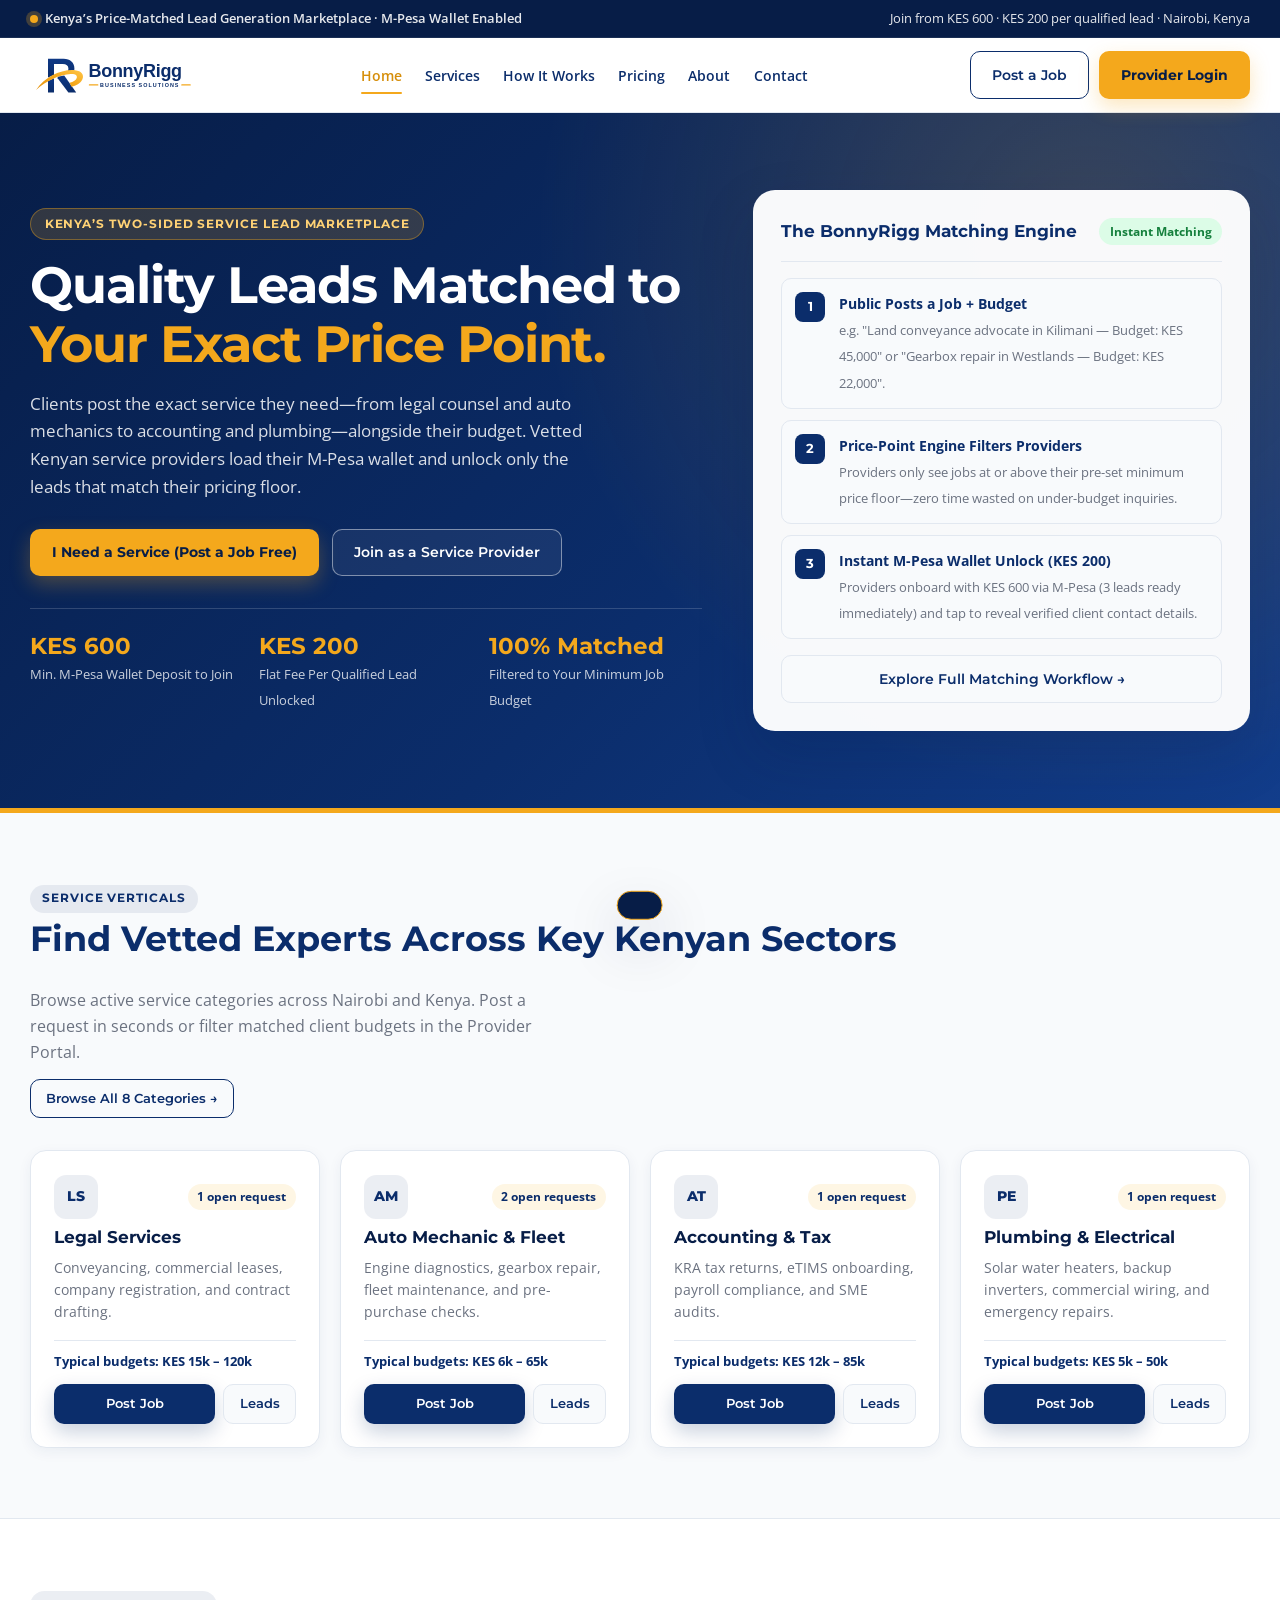
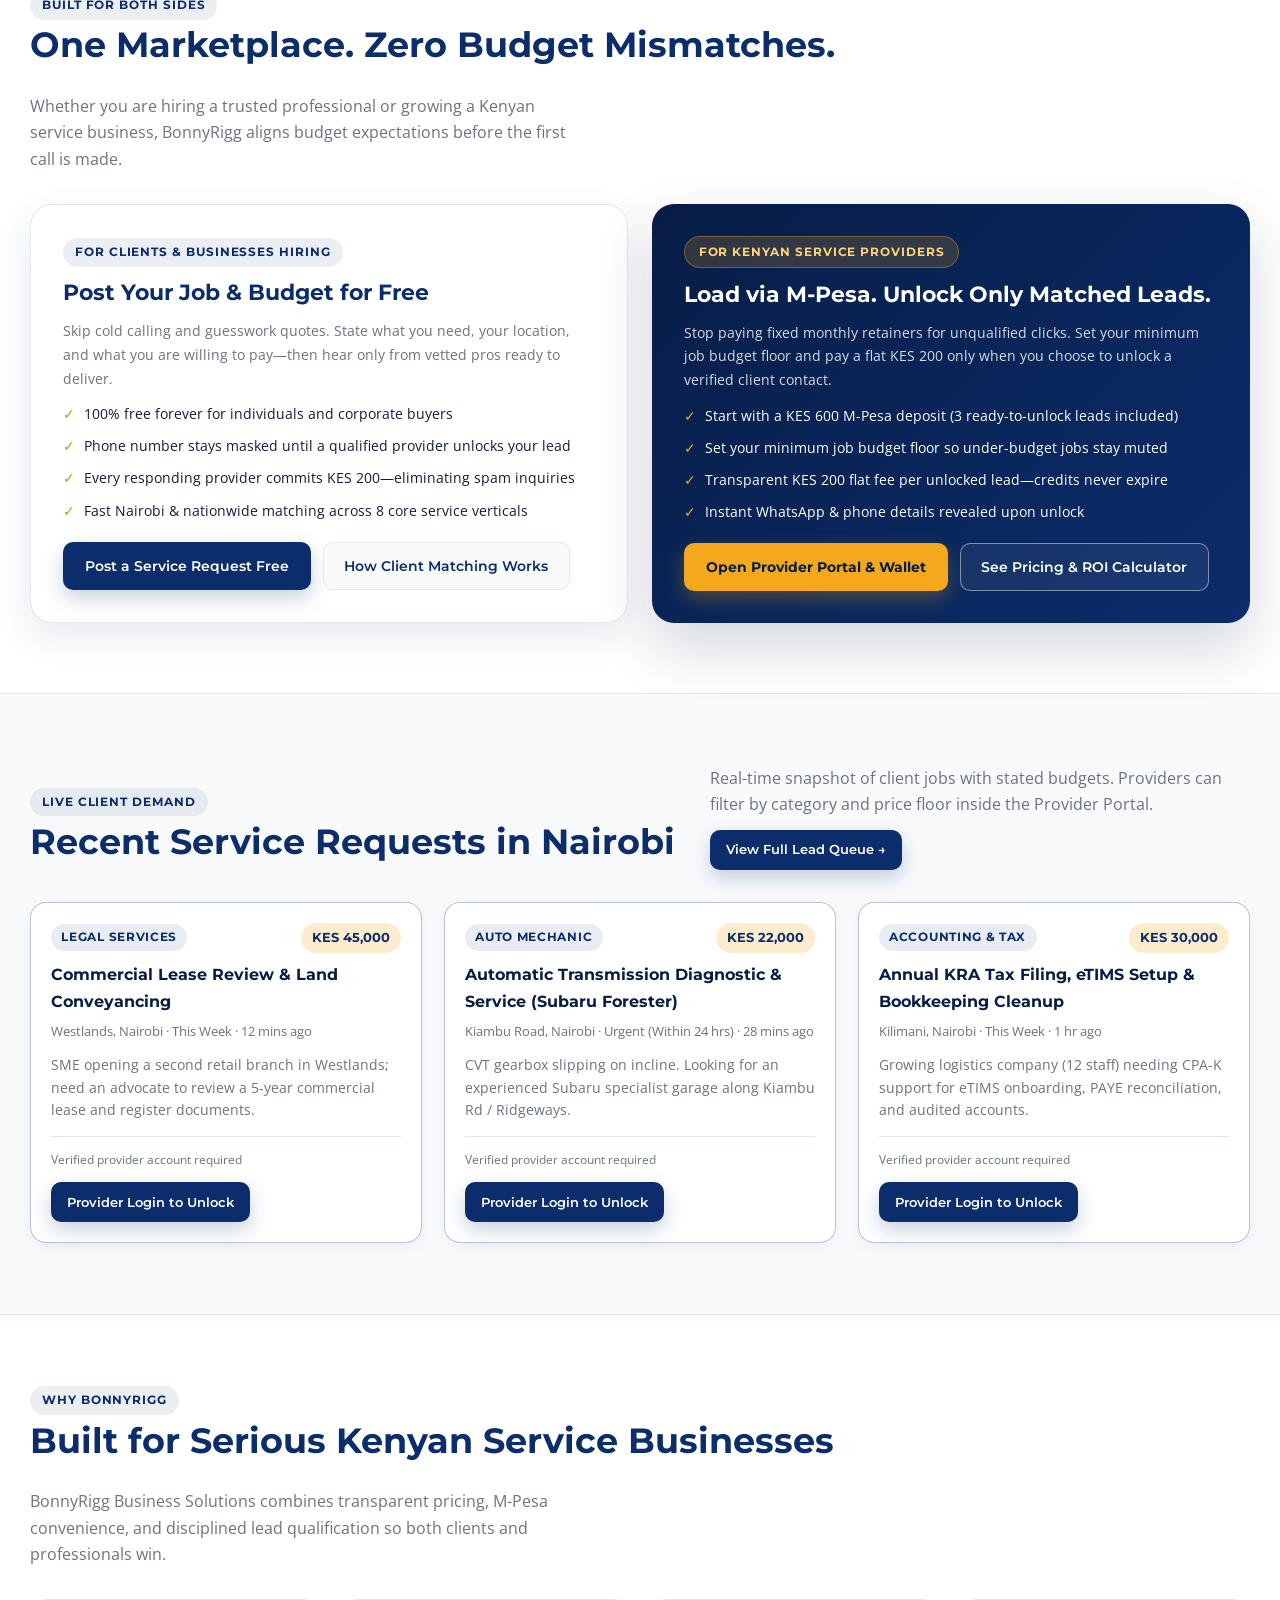
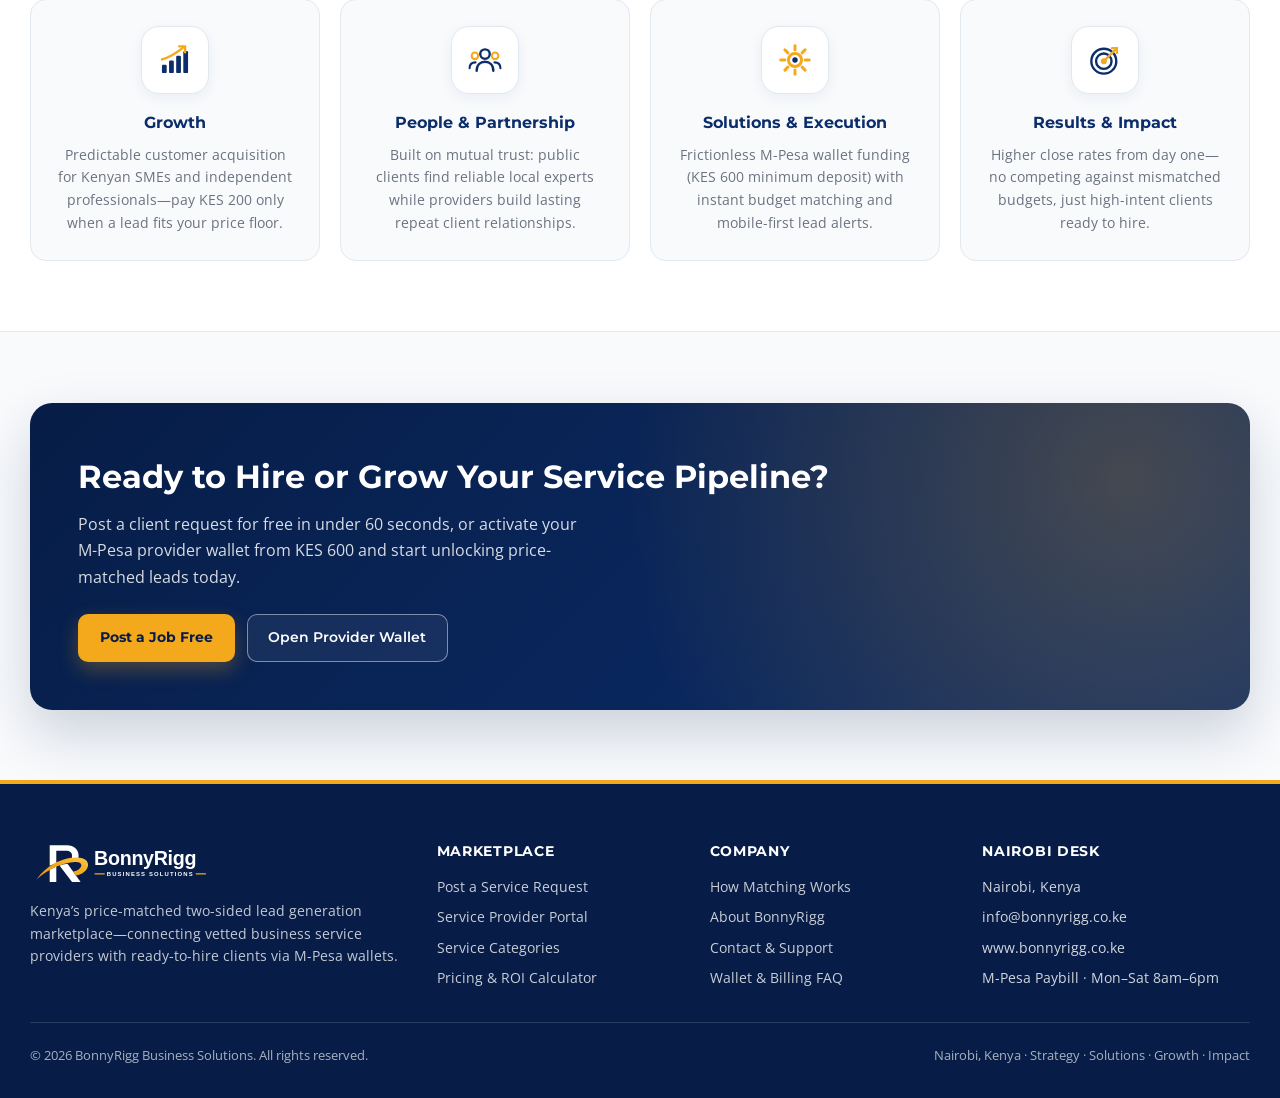
==== commit c6e8f93a: "Gate BonnyRigg Service Provider Portal behind Sign In and Sign Up wall" ====
--- a/index.html
+++ b/index.html
@@ -84,7 +84,7 @@
           </p>
           <div class="hero-cta">
             <a href="post-job.html" class="btn btn-gold">I Need a Service (Post a Job Free)</a>
-            <a href="provider-portal.html" class="btn btn-outline-light">I’m a Service Provider (Open Wallet)</a>
+            <a href="provider-portal.html?mode=signup" class="btn btn-outline-light">Join as a Service Provider</a>
           </div>
           <div class="economics-strip">
             <div class="econ-stat">
--- a/styles.css
+++ b/styles.css
@@ -1528,6 +1528,91 @@
   transform: translateX(-50%) translateY(0);
 }
 
+/* Provider Auth Gate */
+.auth-grid {
+  display: grid;
+  grid-template-columns: 0.95fr 1.05fr;
+  gap: 2rem;
+  align-items: start;
+}
+
+.auth-tabs {
+  display: grid;
+  grid-template-columns: repeat(2, minmax(0, 1fr));
+  gap: 0.4rem;
+  background: var(--br-soft-white);
+  border: 1px solid var(--br-border);
+  border-radius: 12px;
+  padding: 0.32rem;
+  margin-bottom: 1.35rem;
+}
+
+.auth-tab {
+  border: 0;
+  background: transparent;
+  padding: 0.68rem 1rem;
+  border-radius: 9px;
+  font-family: var(--font-heading);
+  font-weight: 700;
+  font-size: 0.85rem;
+  color: var(--br-slate);
+  cursor: pointer;
+  transition: all 0.18s ease;
+}
+
+.auth-tab.active {
+  background: var(--br-blue);
+  color: var(--br-white);
+  box-shadow: 0 4px 12px rgba(11, 45, 107, 0.2);
+}
+
+.auth-pane {
+  display: none;
+}
+
+.auth-pane.active {
+  display: block;
+}
+
+.market-pulse-mini {
+  display: grid;
+  grid-template-columns: repeat(2, minmax(0, 1fr));
+  gap: 0.85rem;
+  margin: 1.25rem 0;
+}
+
+.pulse-stat {
+  background: var(--br-white);
+  border: 1px solid var(--br-border);
+  border-radius: var(--radius-sm);
+  padding: 0.95rem 1rem;
+}
+
+.pulse-stat strong {
+  display: block;
+  font-family: var(--font-heading);
+  font-size: 1.25rem;
+  color: var(--br-blue);
+  line-height: 1.15;
+}
+
+.pulse-stat span {
+  font-size: 0.77rem;
+  color: var(--br-slate);
+}
+
+.hidden-view {
+  display: none !important;
+}
+
+.auth-status-dot {
+  width: 8px;
+  height: 8px;
+  border-radius: 50%;
+  background: #16A34A;
+  display: inline-block;
+}
+
 /* Responsive Breakpoints */
 @media (max-width: 1080px) {
   .nav-links,
@@ -1541,7 +1626,8 @@
   .page-hero-grid,
   .market-grid,
   .post-grid,
-  .roi-grid {
+  .roi-grid,
+  .auth-grid {
     grid-template-columns: 1fr;
   }
   .grid-4,
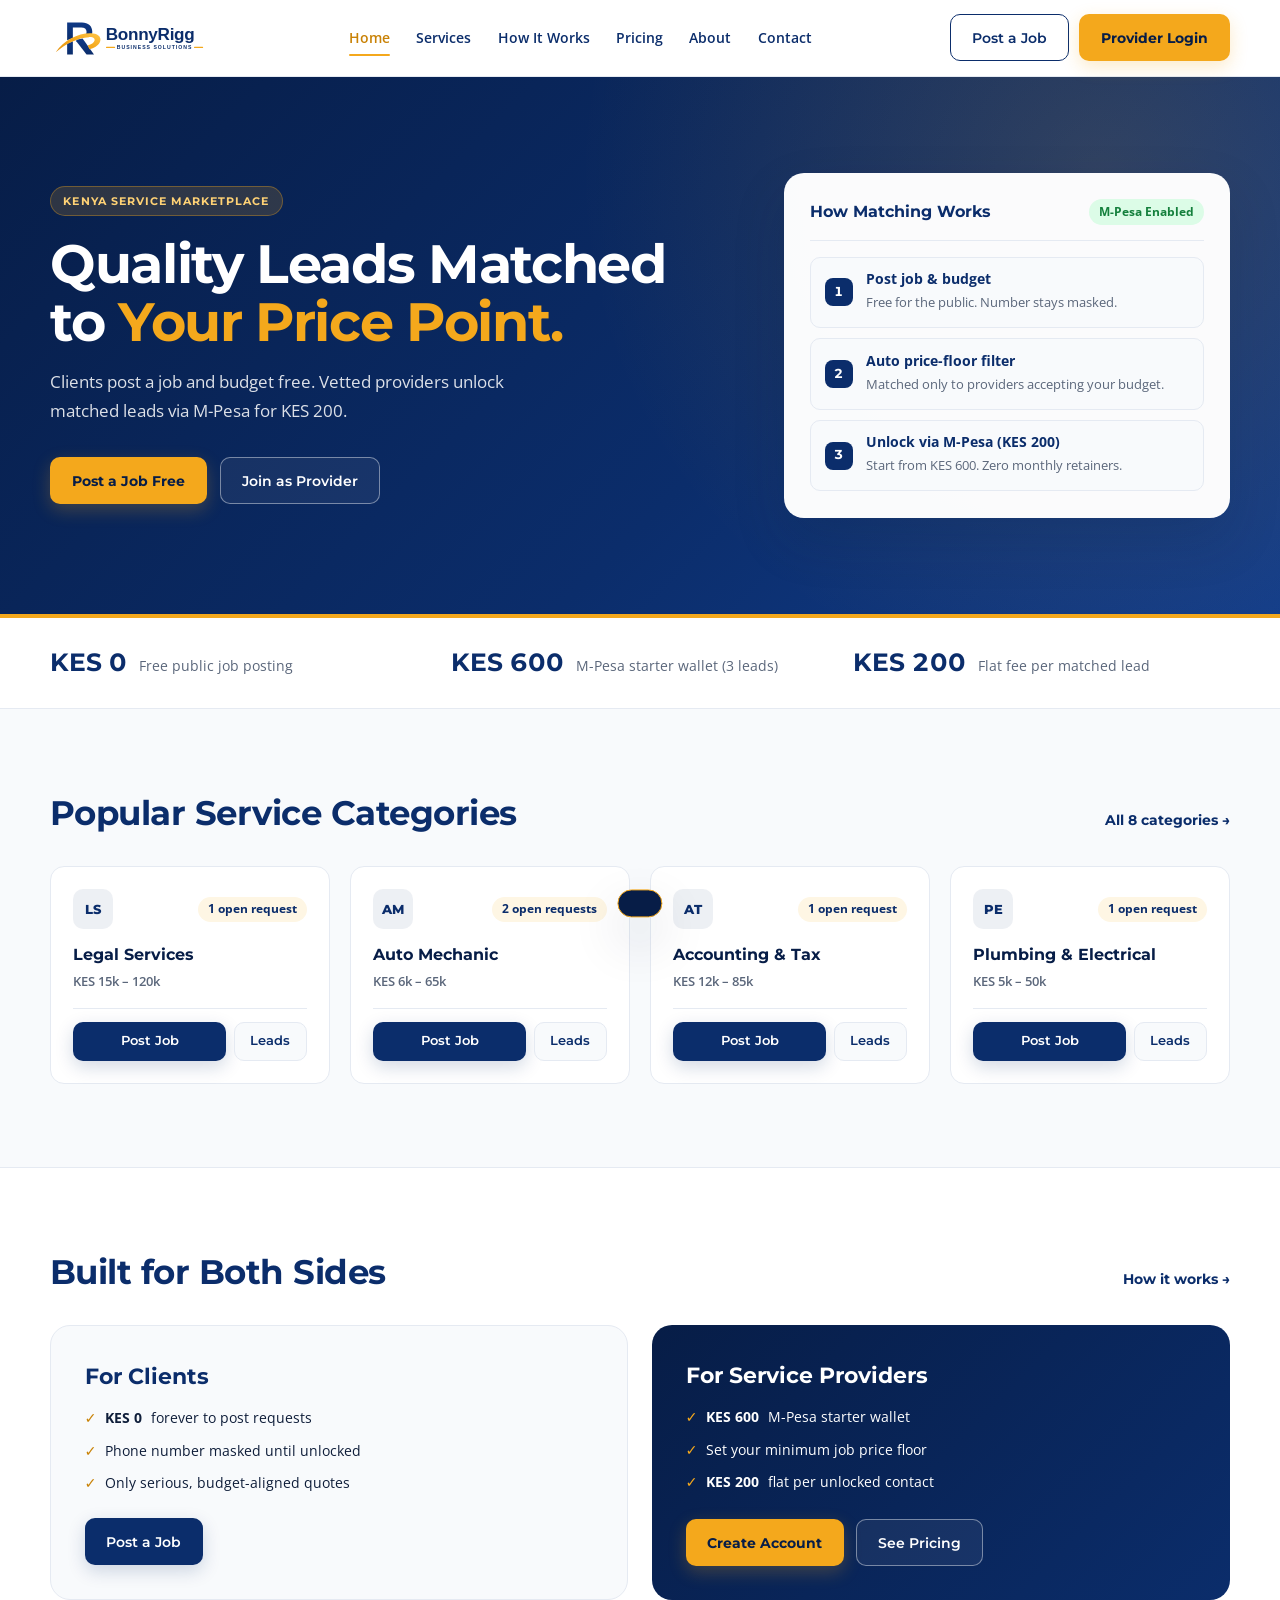
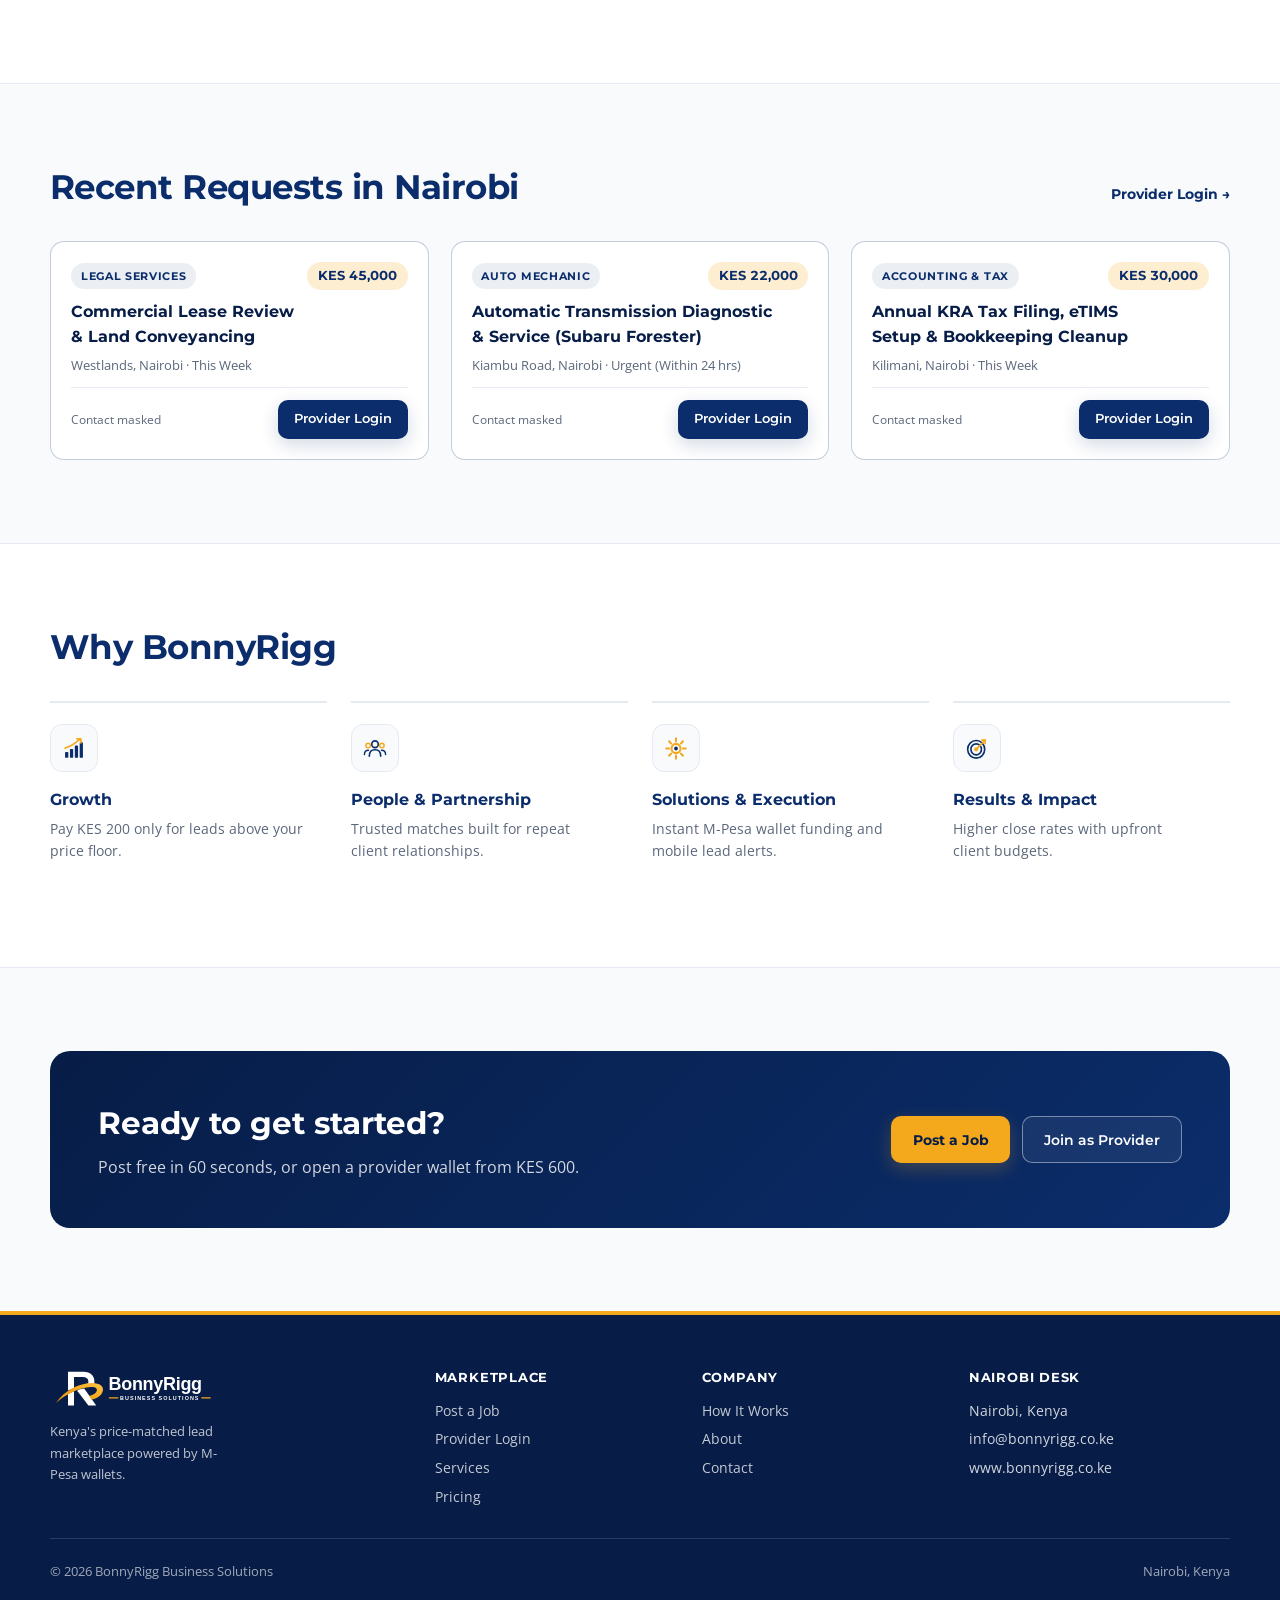
==== commit 195f50c7: "Apply minimalist copy discipline and visual restraint across all pages" ====
--- a/index.html
+++ b/index.html
@@ -3,8 +3,8 @@
 <head>
   <meta charset="utf-8">
   <meta name="viewport" content="width=device-width, initial-scale=1">
-  <title>BonnyRigg Business Solutions — Kenya’s Price-Matched Lead Generation Marketplace</title>
-  <meta name="description" content="Connect with vetted Kenyan service providers matched to your exact budget. Clients post jobs free; providers load their M-Pesa wallet from KES 600 and unlock qualified leads at KES 200 each.">
+  <title>BonnyRigg Business Solutions | Price-Matched Lead Marketplace</title>
+  <meta name="description" content="Post jobs free in Kenya with your budget. Vetted providers unlock price-matched leads via M-Pesa for KES 200 each.">
   <link rel="icon" type="image/svg+xml" href="assets/bonnyrigg-mark.svg">
   <link rel="preconnect" href="https://fonts.googleapis.com">
   <link rel="preconnect" href="https://fonts.gstatic.com" crossorigin>
@@ -13,21 +13,9 @@
 </head>
 <body>
 
-  <!-- Top Announcement Bar -->
-  <div class="top-notice">
-    <div class="container">
-      <div class="notice-badge">
-        <span class="pulse-dot"></span>
-        <span>Kenya’s Price-Matched Lead Generation Marketplace · M-Pesa Wallet Enabled</span>
-      </div>
-      <span>Join from KES 600 · KES 200 per qualified lead · Nairobi, Kenya</span>
-    </div>
-  </div>
-
-  <!-- Navbar -->
   <header class="navbar">
     <div class="container nav-inner">
-      <a href="index.html" class="nav-logo" aria-label="BonnyRigg Business Solutions Home">
+      <a href="index.html" class="nav-logo" aria-label="BonnyRigg Business Solutions">
         <img src="assets/bonnyrigg-logo-primary.svg" alt="BonnyRigg Business Solutions">
       </a>
 
@@ -42,7 +30,7 @@
 
       <div class="nav-actions">
         <a href="post-job.html" class="btn btn-outline">Post a Job</a>
-        <a href="provider-portal.html" class="btn btn-gold">Provider Portal</a>
+        <a href="provider-portal.html" class="btn btn-gold">Provider Login</a>
       </div>
 
       <button type="button" class="nav-toggle" id="navToggle" aria-label="Toggle Menu" aria-expanded="false" aria-controls="mobileMenu">
@@ -58,93 +46,90 @@
       <div class="container">
         <nav class="mobile-nav-links" aria-label="Mobile Navigation">
           <a href="index.html" class="active">Home</a>
-          <a href="services.html">Services Directory</a>
+          <a href="services.html">Services</a>
           <a href="how-it-works.html">How It Works</a>
-          <a href="pricing.html">Pricing &amp; Wallets</a>
-          <a href="about.html">About BonnyRigg</a>
-          <a href="contact.html">Contact Support</a>
+          <a href="pricing.html">Pricing</a>
+          <a href="about.html">About</a>
+          <a href="contact.html">Contact</a>
         </nav>
         <div class="mobile-nav-actions">
-          <a href="post-job.html" class="btn btn-outline">Post a Service Request (Free)</a>
-          <a href="provider-portal.html" class="btn btn-gold">Open Provider Portal &amp; Wallet</a>
+          <a href="post-job.html" class="btn btn-outline">Post a Job</a>
+          <a href="provider-portal.html" class="btn btn-gold">Provider Login</a>
         </div>
       </div>
     </div>
   </header>
 
   <main>
-    <!-- Hero -->
+    <!-- Hero: Restrained, High-Clarity -->
     <section class="hero">
       <div class="container hero-grid">
         <div>
-          <div class="eyebrow">Kenya’s Two-Sided Service Lead Marketplace</div>
-          <h1>Quality Leads Matched to <span>Your Exact Price Point.</span></h1>
+          <div class="eyebrow">Kenya Service Marketplace</div>
+          <h1>Quality Leads Matched to <span>Your Price Point.</span></h1>
           <p class="hero-lead">
-            Clients post the exact service they need—from legal counsel and auto mechanics to accounting and plumbing—alongside their budget. Vetted Kenyan service providers load their M-Pesa wallet and unlock only the leads that match their pricing floor.
+            Clients post a job and budget free. Vetted providers unlock matched leads via M-Pesa for KES 200.
           </p>
           <div class="hero-cta">
-            <a href="post-job.html" class="btn btn-gold">I Need a Service (Post a Job Free)</a>
-            <a href="provider-portal.html?mode=signup" class="btn btn-outline-light">Join as a Service Provider</a>
-          </div>
-          <div class="economics-strip">
-            <div class="econ-stat">
-              <strong>KES 600</strong>
-              <span>Min. M-Pesa Wallet Deposit to Join</span>
-            </div>
-            <div class="econ-stat">
-              <strong>KES 200</strong>
-              <span>Flat Fee Per Qualified Lead Unlocked</span>
-            </div>
-            <div class="econ-stat">
-              <strong>100% Matched</strong>
-              <span>Filtered to Your Minimum Job Budget</span>
-            </div>
+            <a href="post-job.html" class="btn btn-gold">Post a Job Free</a>
+            <a href="provider-portal.html?mode=signup" class="btn btn-outline-light">Join as Provider</a>
           </div>
         </div>
 
         <aside class="hero-card" aria-label="How Price-Point Matching Works">
           <div class="hero-card-head">
-            <h2>The BonnyRigg Matching Engine</h2>
-            <span class="live-pill">Instant Matching</span>
+            <h2>How Matching Works</h2>
+            <span class="live-pill">M-Pesa Enabled</span>
           </div>
           <div class="flow-step">
             <div class="step-badge">1</div>
             <div>
-              <strong>Public Posts a Job + Budget</strong>
-              <span>e.g. "Land conveyance advocate in Kilimani — Budget: KES 45,000" or "Gearbox repair in Westlands — Budget: KES 22,000".</span>
+              <strong>Post job &amp; budget</strong>
+              <span>Free for the public. Number stays masked.</span>
             </div>
           </div>
           <div class="flow-step">
             <div class="step-badge">2</div>
             <div>
-              <strong>Price-Point Engine Filters Providers</strong>
-              <span>Providers only see jobs at or above their pre-set minimum price floor—zero time wasted on under-budget inquiries.</span>
-            </div>
-          </div>
-          <div class="flow-step" style="margin-bottom:1rem;">
+              <strong>Auto price-floor filter</strong>
+              <span>Matched only to providers accepting your budget.</span>
+            </div>
+          </div>
+          <div class="flow-step" style="margin-bottom:0;">
             <div class="step-badge">3</div>
             <div>
-              <strong>Instant M-Pesa Wallet Unlock (KES 200)</strong>
-              <span>Providers onboard with KES 600 via M-Pesa (3 leads ready immediately) and tap to reveal verified client contact details.</span>
-            </div>
-          </div>
-          <a href="how-it-works.html" class="btn btn-ghost" style="width:100%;">Explore Full Matching Workflow →</a>
+              <strong>Unlock via M-Pesa (KES 200)</strong>
+              <span>Start from KES 600. Zero monthly retainers.</span>
+            </div>
+          </div>
         </aside>
       </div>
     </section>
 
-    <!-- Popular Service Categories Preview -->
+    <!-- Key Economics Bar -->
+    <div class="metrics-bar">
+      <div class="container metrics-row">
+        <div class="metric-item">
+          <strong>KES 0</strong>
+          <span>Free public job posting</span>
+        </div>
+        <div class="metric-item">
+          <strong>KES 600</strong>
+          <span>M-Pesa starter wallet (3 leads)</span>
+        </div>
+        <div class="metric-item">
+          <strong>KES 200</strong>
+          <span>Flat fee per matched lead</span>
+        </div>
+      </div>
+    </div>
+
+    <!-- Popular Service Categories -->
     <section class="band">
       <div class="container">
-        <div class="section-header">
-          <div>
-            <span class="eyebrow-light">Service Verticals</span>
-            <h2>Find Vetted Experts Across Key Kenyan Sectors</h2>
-          </div>
-          <div>
-            <p style="margin-bottom:0.8rem;">Browse active service categories across Nairobi and Kenya. Post a request in seconds or filter matched client budgets in the Provider Portal.</p>
-            <a href="services.html" class="btn btn-outline btn-sm">Browse All 8 Categories →</a>
-          </div>
+        <div class="section-head">
+          <h2>Popular Service Categories</h2>
+          <a href="services.html" class="link-subtle">All 8 categories →</a>
         </div>
 
         <div class="grid-4">
@@ -152,17 +137,14 @@
             <div>
               <div class="cat-card-top">
                 <div class="cat-icon">LS</div>
-                <span class="cat-badge" data-cat-count="Legal Services">1 open request</span>
+                <span class="cat-badge" data-cat-count="Legal Services">1 open</span>
               </div>
               <h3>Legal Services</h3>
-              <p>Conveyancing, commercial leases, company registration, and contract drafting.</p>
-            </div>
-            <div>
-              <div class="cat-budget-line">Typical budgets: KES 15k – 120k</div>
-              <div class="cat-actions" style="margin-top:0.75rem;">
-                <a href="post-job.html?category=Legal%20Services" class="btn btn-primary btn-sm" style="flex:1;">Post Job</a>
-                <a href="provider-portal.html?category=Legal%20Services" class="btn btn-ghost btn-sm">Leads</a>
-              </div>
+              <div class="cat-budget-line">KES 15k – 120k</div>
+            </div>
+            <div class="cat-actions">
+              <a href="post-job.html?category=Legal%20Services" class="btn btn-primary btn-sm" style="flex:1;">Post Job</a>
+              <a href="provider-portal.html?category=Legal%20Services" class="btn btn-ghost btn-sm">Leads</a>
             </div>
           </article>
 
@@ -170,17 +152,14 @@
             <div>
               <div class="cat-card-top">
                 <div class="cat-icon">AM</div>
-                <span class="cat-badge" data-cat-count="Auto Mechanic">2 open requests</span>
+                <span class="cat-badge" data-cat-count="Auto Mechanic">2 open</span>
               </div>
-              <h3>Auto Mechanic &amp; Fleet</h3>
-              <p>Engine diagnostics, gearbox repair, fleet maintenance, and pre-purchase checks.</p>
-            </div>
-            <div>
-              <div class="cat-budget-line">Typical budgets: KES 6k – 65k</div>
-              <div class="cat-actions" style="margin-top:0.75rem;">
-                <a href="post-job.html?category=Auto%20Mechanic" class="btn btn-primary btn-sm" style="flex:1;">Post Job</a>
-                <a href="provider-portal.html?category=Auto%20Mechanic" class="btn btn-ghost btn-sm">Leads</a>
-              </div>
+              <h3>Auto Mechanic</h3>
+              <div class="cat-budget-line">KES 6k – 65k</div>
+            </div>
+            <div class="cat-actions">
+              <a href="post-job.html?category=Auto%20Mechanic" class="btn btn-primary btn-sm" style="flex:1;">Post Job</a>
+              <a href="provider-portal.html?category=Auto%20Mechanic" class="btn btn-ghost btn-sm">Leads</a>
             </div>
           </article>
 
@@ -188,17 +167,14 @@
             <div>
               <div class="cat-card-top">
                 <div class="cat-icon">AT</div>
-                <span class="cat-badge" data-cat-count="Accounting & Tax">1 open request</span>
+                <span class="cat-badge" data-cat-count="Accounting & Tax">1 open</span>
               </div>
               <h3>Accounting &amp; Tax</h3>
-              <p>KRA tax returns, eTIMS onboarding, payroll compliance, and SME audits.</p>
-            </div>
-            <div>
-              <div class="cat-budget-line">Typical budgets: KES 12k – 85k</div>
-              <div class="cat-actions" style="margin-top:0.75rem;">
-                <a href="post-job.html?category=Accounting%20%26%20Tax" class="btn btn-primary btn-sm" style="flex:1;">Post Job</a>
-                <a href="provider-portal.html?category=Accounting%20%26%20Tax" class="btn btn-ghost btn-sm">Leads</a>
-              </div>
+              <div class="cat-budget-line">KES 12k – 85k</div>
+            </div>
+            <div class="cat-actions">
+              <a href="post-job.html?category=Accounting%20%26%20Tax" class="btn btn-primary btn-sm" style="flex:1;">Post Job</a>
+              <a href="provider-portal.html?category=Accounting%20%26%20Tax" class="btn btn-ghost btn-sm">Leads</a>
             </div>
           </article>
 
@@ -206,92 +182,68 @@
             <div>
               <div class="cat-card-top">
                 <div class="cat-icon">PE</div>
-                <span class="cat-badge" data-cat-count="Plumbing & Electrical">1 open request</span>
+                <span class="cat-badge" data-cat-count="Plumbing & Electrical">1 open</span>
               </div>
               <h3>Plumbing &amp; Electrical</h3>
-              <p>Solar water heaters, backup inverters, commercial wiring, and emergency repairs.</p>
-            </div>
-            <div>
-              <div class="cat-budget-line">Typical budgets: KES 5k – 50k</div>
-              <div class="cat-actions" style="margin-top:0.75rem;">
-                <a href="post-job.html?category=Plumbing%20%26%20Electrical" class="btn btn-primary btn-sm" style="flex:1;">Post Job</a>
-                <a href="provider-portal.html?category=Plumbing%20%26%20Electrical" class="btn btn-ghost btn-sm">Leads</a>
-              </div>
-            </div>
-          </article>
-        </div>
-      </div>
-    </section>
-
-    <!-- Two Sides of the Marketplace -->
+              <div class="cat-budget-line">KES 5k – 50k</div>
+            </div>
+            <div class="cat-actions">
+              <a href="post-job.html?category=Plumbing%20%26%20Electrical" class="btn btn-primary btn-sm" style="flex:1;">Post Job</a>
+              <a href="provider-portal.html?category=Plumbing%20%26%20Electrical" class="btn btn-ghost btn-sm">Leads</a>
+            </div>
+          </article>
+        </div>
+      </div>
+    </section>
+
+    <!-- Two Sides -->
     <section class="band white">
       <div class="container">
-        <div class="section-header">
-          <div>
-            <span class="eyebrow-light">Built for Both Sides</span>
-            <h2>One Marketplace. Zero Budget Mismatches.</h2>
-          </div>
-          <p>Whether you are hiring a trusted professional or growing a Kenyan service business, BonnyRigg aligns budget expectations before the first call is made.</p>
+        <div class="section-head">
+          <h2>Built for Both Sides</h2>
+          <a href="how-it-works.html" class="link-subtle">How it works →</a>
         </div>
 
         <div class="grid-2">
           <div class="role-card light">
             <div>
-              <span class="eyebrow-light">For Clients &amp; Businesses Hiring</span>
-              <h3 style="color:var(--br-blue);">Post Your Job &amp; Budget for Free</h3>
-              <p style="font-size:0.9rem;color:var(--br-slate);margin:0;">
-                Skip cold calling and guesswork quotes. State what you need, your location, and what you are willing to pay—then hear only from vetted pros ready to deliver.
-              </p>
+              <h3 style="color:var(--br-blue);">For Clients</h3>
               <ul class="check-list">
-                <li>100% free forever for individuals and corporate buyers</li>
-                <li>Phone number stays masked until a qualified provider unlocks your lead</li>
-                <li>Every responding provider commits KES 200—eliminating spam inquiries</li>
-                <li>Fast Nairobi &amp; nationwide matching across 8 core service verticals</li>
+                <li><strong>KES 0</strong> forever to post requests</li>
+                <li>Phone number masked until unlocked</li>
+                <li>Only serious, budget-aligned quotes</li>
               </ul>
             </div>
+            <div>
+              <a href="post-job.html" class="btn btn-primary">Post a Job</a>
+            </div>
+          </div>
+
+          <div class="role-card dark">
+            <div>
+              <h3 style="color:#fff;">For Service Providers</h3>
+              <ul class="check-list">
+                <li><strong>KES 600</strong> M-Pesa starter wallet</li>
+                <li>Set your minimum job price floor</li>
+                <li><strong>KES 200</strong> flat per unlocked contact</li>
+              </ul>
+            </div>
             <div style="display:flex;gap:0.75rem;flex-wrap:wrap;">
-              <a href="post-job.html" class="btn btn-primary">Post a Service Request Free</a>
-              <a href="how-it-works.html#clients" class="btn btn-ghost">How Client Matching Works</a>
-            </div>
-          </div>
-
-          <div class="role-card dark">
-            <div>
-              <span class="eyebrow" style="margin-bottom:0;">For Kenyan Service Providers</span>
-              <h3 style="color:#fff;">Load via M-Pesa. Unlock Only Matched Leads.</h3>
-              <p style="font-size:0.9rem;color:rgba(255,255,255,0.84);margin:0;">
-                Stop paying fixed monthly retainers for unqualified clicks. Set your minimum job budget floor and pay a flat KES 200 only when you choose to unlock a verified client contact.
-              </p>
-              <ul class="check-list">
-                <li>Start with a KES 600 M-Pesa deposit (3 ready-to-unlock leads included)</li>
-                <li>Set your minimum job budget floor so under-budget jobs stay muted</li>
-                <li>Transparent KES 200 flat fee per unlocked lead—credits never expire</li>
-                <li>Instant WhatsApp &amp; phone details revealed upon unlock</li>
-              </ul>
-            </div>
-            <div style="display:flex;gap:0.75rem;flex-wrap:wrap;">
-              <a href="provider-portal.html" class="btn btn-gold">Open Provider Portal &amp; Wallet</a>
-              <a href="pricing.html" class="btn btn-outline-light">See Pricing &amp; ROI Calculator</a>
-            </div>
-          </div>
-        </div>
-      </div>
-    </section>
-
-    <!-- Live Marketplace Pulse -->
+              <a href="provider-portal.html?mode=signup" class="btn btn-gold">Create Account</a>
+              <a href="pricing.html" class="btn btn-outline-light">See Pricing</a>
+            </div>
+          </div>
+        </div>
+      </div>
+    </section>
+
+    <!-- Recent Nairobi Requests -->
     <section class="band">
       <div class="container">
-        <div class="section-header">
-          <div>
-            <span class="eyebrow-light">Live Client Demand</span>
-            <h2>Recent Service Requests in Nairobi</h2>
-          </div>
-          <div>
-            <p style="margin-bottom:0.8rem;">Real-time snapshot of client jobs with stated budgets. Providers can filter by category and price floor inside the Provider Portal.</p>
-            <a href="provider-portal.html" class="btn btn-primary btn-sm">View Full Lead Queue →</a>
-          </div>
-        </div>
-
+        <div class="section-head">
+          <h2>Recent Requests in Nairobi</h2>
+          <a href="provider-portal.html" class="link-subtle">Provider Login →</a>
+        </div>
         <div class="grid-3" id="homeLeadsPulse"></div>
       </div>
     </section>
@@ -299,95 +251,89 @@
     <!-- 4 Brand Pillars -->
     <section class="band white">
       <div class="container">
-        <div class="section-header">
-          <div>
-            <span class="eyebrow-light">Why BonnyRigg</span>
-            <h2>Built for Serious Kenyan Service Businesses</h2>
-          </div>
-          <p>BonnyRigg Business Solutions combines transparent pricing, M-Pesa convenience, and disciplined lead qualification so both clients and professionals win.</p>
+        <div class="section-head">
+          <h2>Why BonnyRigg</h2>
         </div>
 
         <div class="pillars-grid">
           <article class="pillar-card">
             <div class="pillar-icon-wrap">
-              <img src="assets/icon-growth.svg" alt="Growth Icon">
+              <img src="assets/icon-growth.svg" alt="Growth">
             </div>
             <h3>Growth</h3>
-            <p>Predictable customer acquisition for Kenyan SMEs and independent professionals—pay KES 200 only when a lead fits your price floor.</p>
+            <p>Pay KES 200 only for leads above your price floor.</p>
           </article>
 
           <article class="pillar-card">
             <div class="pillar-icon-wrap">
-              <img src="assets/icon-people.svg" alt="People and Partnership Icon">
+              <img src="assets/icon-people.svg" alt="People and Partnership">
             </div>
             <h3>People &amp; Partnership</h3>
-            <p>Built on mutual trust: public clients find reliable local experts while providers build lasting repeat client relationships.</p>
+            <p>Trusted matches built for repeat client relationships.</p>
           </article>
 
           <article class="pillar-card">
             <div class="pillar-icon-wrap">
-              <img src="assets/icon-solutions.svg" alt="Solutions and Execution Icon">
+              <img src="assets/icon-solutions.svg" alt="Solutions and Execution">
             </div>
             <h3>Solutions &amp; Execution</h3>
-            <p>Frictionless M-Pesa wallet funding (KES 600 minimum deposit) with instant budget matching and mobile-first lead alerts.</p>
+            <p>Instant M-Pesa wallet funding and mobile lead alerts.</p>
           </article>
 
           <article class="pillar-card">
             <div class="pillar-icon-wrap">
-              <img src="assets/icon-results.svg" alt="Results and Impact Icon">
+              <img src="assets/icon-results.svg" alt="Results and Impact">
             </div>
             <h3>Results &amp; Impact</h3>
-            <p>Higher close rates from day one—no competing against mismatched budgets, just high-intent clients ready to hire.</p>
-          </article>
-        </div>
-      </div>
-    </section>
-
-    <!-- Conversion CTA Band -->
+            <p>Higher close rates with upfront client budgets.</p>
+          </article>
+        </div>
+      </div>
+    </section>
+
+    <!-- Conversion CTA -->
     <section class="band">
       <div class="container">
         <div class="cta-banner">
           <div>
-            <h2>Ready to Hire or Grow Your Service Pipeline?</h2>
-            <p>Post a client request for free in under 60 seconds, or activate your M-Pesa provider wallet from KES 600 and start unlocking price-matched leads today.</p>
+            <h2>Ready to get started?</h2>
+            <p>Post free in 60 seconds, or open a provider wallet from KES 600.</p>
           </div>
           <div style="display:flex;gap:0.75rem;flex-wrap:wrap;">
-            <a href="post-job.html" class="btn btn-gold">Post a Job Free</a>
-            <a href="provider-portal.html" class="btn btn-outline-light">Open Provider Wallet</a>
+            <a href="post-job.html" class="btn btn-gold">Post a Job</a>
+            <a href="provider-portal.html?mode=signup" class="btn btn-outline-light">Join as Provider</a>
           </div>
         </div>
       </div>
     </section>
   </main>
 
-  <!-- Footer -->
   <footer>
     <div class="container">
       <div class="footer-grid">
         <div>
-          <img src="assets/bonnyrigg-logo-reverse.svg" alt="BonnyRigg Business Solutions" style="height:46px;width:auto;margin-bottom:0.9rem;">
-          <p style="font-size:0.85rem;margin:0;color:rgba(255,255,255,0.76);">
-            Kenya’s price-matched two-sided lead generation marketplace—connecting vetted business service providers with ready-to-hire clients via M-Pesa wallets.
+          <img src="assets/bonnyrigg-logo-reverse.svg" alt="BonnyRigg Business Solutions" style="height:42px;width:auto;margin-bottom:0.8rem;">
+          <p style="font-size:0.84rem;margin:0;color:rgba(255,255,255,0.74);max-width:34ch;">
+            Kenya's price-matched lead marketplace powered by M-Pesa wallets.
           </p>
         </div>
 
         <div>
           <h4>Marketplace</h4>
           <ul>
-            <li><a href="post-job.html">Post a Service Request</a></li>
-            <li><a href="provider-portal.html">Service Provider Portal</a></li>
-            <li><a href="services.html">Service Categories</a></li>
-            <li><a href="pricing.html">Pricing &amp; ROI Calculator</a></li>
+            <li><a href="post-job.html">Post a Job</a></li>
+            <li><a href="provider-portal.html">Provider Login</a></li>
+            <li><a href="services.html">Services</a></li>
+            <li><a href="pricing.html">Pricing</a></li>
           </ul>
         </div>
 
         <div>
           <h4>Company</h4>
           <ul>
-            <li><a href="how-it-works.html">How Matching Works</a></li>
-            <li><a href="about.html">About BonnyRigg</a></li>
-            <li><a href="contact.html">Contact &amp; Support</a></li>
-            <li><a href="pricing.html#faq">Wallet &amp; Billing FAQ</a></li>
+            <li><a href="how-it-works.html">How It Works</a></li>
+            <li><a href="about.html">About</a></li>
+            <li><a href="contact.html">Contact</a></li>
           </ul>
         </div>
 
@@ -397,14 +343,13 @@
             <li>Nairobi, Kenya</li>
             <li>info@bonnyrigg.co.ke</li>
             <li>www.bonnyrigg.co.ke</li>
-            <li>M-Pesa Paybill · Mon–Sat 8am–6pm</li>
           </ul>
         </div>
       </div>
 
       <div class="footer-bottom">
-        <span>&copy; 2026 BonnyRigg Business Solutions. All rights reserved.</span>
-        <span>Nairobi, Kenya · Strategy · Solutions · Growth · Impact</span>
+        <span>&copy; 2026 BonnyRigg Business Solutions</span>
+        <span>Nairobi, Kenya</span>
       </div>
     </div>
   </footer>
--- a/styles.css
+++ b/styles.css
@@ -3,22 +3,23 @@
   --br-blue-deep: #071D47;
   --br-blue-mid: #144294;
   --br-gold: #F4A81C;
-  --br-gold-dark: #D68E0A;
+  --br-gold-dark: #C98206;
   --br-gold-soft: #FEF6E4;
-  --br-slate: #6B7280;
+  --br-slate: #5B677B;
   --br-ink: #0F1E3A;
   --br-soft-white: #F8FAFC;
   --br-white: #FFFFFF;
   --br-green: #15803D;
   --br-green-bright: #16A34A;
   --br-green-bg: #DCFCE7;
-  --br-border: #E2E8F0;
-  --shadow-sm: 0 4px 14px rgba(11, 45, 107, 0.06);
-  --shadow-md: 0 14px 36px rgba(11, 45, 107, 0.10);
-  --shadow-lg: 0 24px 56px rgba(7, 29, 71, 0.18);
+  --br-border: #E5EAF2;
+  --shadow-sm: 0 2px 10px rgba(11, 45, 107, 0.05);
+  --shadow-md: 0 12px 32px rgba(11, 45, 107, 0.08);
+  --shadow-lg: 0 22px 52px rgba(7, 29, 71, 0.16);
   --radius-sm: 10px;
-  --radius-md: 16px;
-  --radius-lg: 22px;
+  --radius-md: 14px;
+  --radius-lg: 20px;
+  --ease-out: cubic-bezier(0.23, 1, 0.32, 1);
   --font-heading: 'Montserrat', system-ui, -apple-system, sans-serif;
   --font-body: 'Open Sans', system-ui, -apple-system, sans-serif;
 }
@@ -36,15 +37,28 @@
   font-family: var(--font-body);
   color: var(--br-ink);
   background: var(--br-soft-white);
-  line-height: 1.65;
+  line-height: 1.6;
   -webkit-font-smoothing: antialiased;
   min-height: 100vh;
   display: flex;
   flex-direction: column;
 }
 
+::selection {
+  background: rgba(244, 168, 28, 0.28);
+  color: var(--br-blue-deep);
+}
+
 main {
   flex: 1;
+}
+
+h1, h2, h3, h4 {
+  text-wrap: balance;
+}
+
+p {
+  text-wrap: pretty;
 }
 
 img {
@@ -61,51 +75,23 @@
   font-family: inherit;
 }
 
+:focus-visible {
+  outline: 2px solid var(--br-gold);
+  outline-offset: 2px;
+}
+
 .container {
-  width: min(1220px, calc(100% - 2.5rem));
+  width: min(1180px, calc(100% - 2.5rem));
   margin-inline: auto;
 }
 
-/* Top Announcement Bar */
-.top-notice {
-  background: var(--br-blue-deep);
-  color: rgba(255, 255, 255, 0.9);
-  font-size: 0.79rem;
-  padding: 0.52rem 0;
-  border-bottom: 1px solid rgba(255, 255, 255, 0.08);
-}
-
-.top-notice .container {
-  display: flex;
-  flex-wrap: wrap;
-  justify-content: space-between;
-  align-items: center;
-  gap: 0.75rem;
-}
-
-.notice-badge {
-  display: inline-flex;
-  align-items: center;
-  gap: 0.45rem;
-  font-weight: 600;
-}
-
-.pulse-dot {
-  width: 8px;
-  height: 8px;
-  border-radius: 50%;
-  background: var(--br-gold);
-  box-shadow: 0 0 0 4px rgba(244, 168, 28, 0.25);
-  flex-shrink: 0;
-}
-
-/* Header & Navigation */
+/* Sticky Navbar */
 .navbar {
   position: sticky;
   top: 0;
   z-index: 50;
   background: rgba(255, 255, 255, 0.96);
-  backdrop-filter: blur(12px);
+  backdrop-filter: blur(10px);
   border-bottom: 1px solid var(--br-border);
 }
 
@@ -114,7 +100,7 @@
   align-items: center;
   justify-content: space-between;
   gap: 1.25rem;
-  padding: 0.8rem 0;
+  padding: 0.9rem 0;
 }
 
 .nav-logo {
@@ -122,14 +108,14 @@
 }
 
 .nav-logo img {
-  height: 42px;
+  height: 40px;
   width: auto;
 }
 
 .nav-links {
   display: flex;
   align-items: center;
-  gap: 1.45rem;
+  gap: 1.65rem;
   font-size: 0.88rem;
   font-weight: 600;
   color: var(--br-blue);
@@ -137,8 +123,8 @@
 
 .nav-links a {
   position: relative;
-  padding: 0.35rem 0;
-  transition: color 0.18s ease;
+  padding: 0.3rem 0;
+  transition: color 160ms var(--ease-out);
 }
 
 .nav-links a:hover,
@@ -152,7 +138,7 @@
   left: 0;
   right: 0;
   bottom: -2px;
-  height: 2.5px;
+  height: 2px;
   border-radius: 999px;
   background: var(--br-gold);
 }
@@ -168,7 +154,7 @@
   display: none;
   width: 42px;
   height: 42px;
-  border-radius: 10px;
+  border-radius: var(--radius-sm);
   border: 1.5px solid var(--br-border);
   background: var(--br-white);
   color: var(--br-blue);
@@ -203,13 +189,13 @@
 
 .mobile-nav-links {
   display: grid;
-  gap: 0.3rem;
+  gap: 0.25rem;
   margin-bottom: 1rem;
 }
 
 .mobile-nav-links a {
-  padding: 0.68rem 0.9rem;
-  border-radius: 10px;
+  padding: 0.7rem 0.9rem;
+  border-radius: var(--radius-sm);
   font-weight: 600;
   font-size: 0.92rem;
   color: var(--br-blue);
@@ -231,32 +217,38 @@
   display: inline-flex;
   align-items: center;
   justify-content: center;
-  gap: 0.5rem;
+  gap: 0.45rem;
   padding: 0.72rem 1.3rem;
-  border-radius: 10px;
+  border-radius: var(--radius-sm);
   font-family: var(--font-heading);
   font-weight: 600;
   font-size: 0.86rem;
   border: 1.5px solid transparent;
   cursor: pointer;
-  transition: transform 0.16s ease, box-shadow 0.2s ease, background 0.2s ease, color 0.2s ease, border-color 0.2s ease;
+  transition: transform 140ms var(--ease-out), background-color 160ms var(--ease-out), color 160ms var(--ease-out), border-color 160ms var(--ease-out), box-shadow 160ms var(--ease-out);
   text-align: center;
   white-space: nowrap;
 }
 
-.btn:hover {
-  transform: translateY(-1px);
+.btn:active {
+  transform: scale(0.98);
+}
+
+@media (hover: hover) and (pointer: fine) {
+  .btn:hover {
+    transform: translateY(-1px);
+  }
 }
 
 .btn-sm {
-  padding: 0.52rem 0.95rem;
+  padding: 0.5rem 0.95rem;
   font-size: 0.8rem;
 }
 
 .btn-primary {
   background: var(--br-blue);
   color: var(--br-white);
-  box-shadow: 0 8px 20px rgba(11, 45, 107, 0.22);
+  box-shadow: 0 6px 18px rgba(11, 45, 107, 0.18);
 }
 
 .btn-primary:hover {
@@ -267,7 +259,7 @@
   background: var(--br-gold);
   color: var(--br-blue-deep);
   font-weight: 700;
-  box-shadow: 0 8px 20px rgba(244, 168, 28, 0.28);
+  box-shadow: 0 6px 18px rgba(244, 168, 28, 0.24);
 }
 
 .btn-gold:hover {
@@ -288,7 +280,7 @@
 .btn-outline-light {
   background: rgba(255, 255, 255, 0.06);
   color: var(--br-white);
-  border-color: rgba(255, 255, 255, 0.45);
+  border-color: rgba(255, 255, 255, 0.42);
 }
 
 .btn-outline-light:hover {
@@ -320,113 +312,43 @@
 
 /* Home Hero */
 .hero {
-  background: radial-gradient(circle at 85% 18%, rgba(244, 168, 28, 0.2) 0%, transparent 45%),
-              linear-gradient(135deg, var(--br-blue-deep) 0%, var(--br-blue) 58%, #123D8B 100%);
+  background: radial-gradient(circle at 86% 18%, rgba(244, 168, 28, 0.16) 0%, transparent 44%),
+              linear-gradient(135deg, var(--br-blue-deep) 0%, var(--br-blue) 60%, #123D8B 100%);
   color: var(--br-white);
-  padding: clamp(3.4rem, 6vw, 5.2rem) 0;
-  border-bottom: 5px solid var(--br-gold);
+  padding: clamp(4rem, 7.5vw, 6.4rem) 0;
+  border-bottom: 4px solid var(--br-gold);
 }
 
 .hero-grid {
   display: grid;
-  grid-template-columns: 1.15fr 0.85fr;
-  gap: clamp(2rem, 4vw, 3.5rem);
-  align-items: center;
-}
-
-/* Inner Page Hero */
-.page-hero {
-  background: radial-gradient(circle at 88% 20%, rgba(244, 168, 28, 0.18) 0%, transparent 42%),
-              linear-gradient(135deg, var(--br-blue-deep) 0%, var(--br-blue) 62%, #133E8D 100%);
-  color: var(--br-white);
-  padding: clamp(2.4rem, 4.5vw, 3.5rem) 0;
-  border-bottom: 4px solid var(--br-gold);
-}
-
-.page-hero-grid {
-  display: grid;
-  grid-template-columns: 1.3fr 0.7fr;
-  gap: 2rem;
-  align-items: center;
-}
-
-.breadcrumb {
-  display: inline-flex;
-  align-items: center;
-  gap: 0.45rem;
-  font-size: 0.78rem;
-  color: rgba(255, 255, 255, 0.72);
-  margin-bottom: 0.85rem;
-}
-
-.breadcrumb a:hover {
-  color: var(--br-gold);
-}
-
-.page-hero h1 {
-  font-family: var(--font-heading);
-  font-size: clamp(1.85rem, 3.4vw, 2.75rem);
-  line-height: 1.16;
-  margin: 0 0 0.75rem;
-  letter-spacing: -0.02em;
-}
-
-.page-hero h1 span {
-  color: var(--br-gold);
-}
-
-.page-hero-lead {
-  font-size: 1rem;
-  color: rgba(255, 255, 255, 0.84);
-  max-width: 62ch;
-  margin: 0;
-}
-
-.hero-summary-card {
-  background: rgba(255, 255, 255, 0.08);
-  border: 1px solid rgba(255, 255, 255, 0.18);
-  border-radius: var(--radius-md);
-  padding: 1.35rem 1.5rem;
-  backdrop-filter: blur(8px);
-}
-
-.hero-summary-card strong {
-  display: block;
-  font-family: var(--font-heading);
-  font-size: 1.05rem;
-  color: var(--br-gold);
-  margin-bottom: 0.35rem;
-}
-
-.hero-summary-card p {
-  margin: 0;
-  font-size: 0.85rem;
-  color: rgba(255, 255, 255, 0.86);
+  grid-template-columns: 1.2fr 0.8fr;
+  gap: clamp(2.5rem, 5vw, 4.5rem);
+  align-items: center;
 }
 
 .eyebrow {
   display: inline-flex;
   align-items: center;
   gap: 0.45rem;
-  padding: 0.34rem 0.85rem;
+  padding: 0.3rem 0.78rem;
   border-radius: 999px;
   font-family: var(--font-heading);
-  font-size: 0.73rem;
+  font-size: 0.71rem;
   font-weight: 700;
-  letter-spacing: 0.08em;
+  letter-spacing: 0.09em;
   text-transform: uppercase;
-  background: rgba(244, 168, 28, 0.18);
+  background: rgba(244, 168, 28, 0.16);
   color: #FFD275;
-  border: 1px solid rgba(244, 168, 28, 0.38);
-  margin-bottom: 1rem;
+  border: 1px solid rgba(244, 168, 28, 0.34);
+  margin-bottom: 1.15rem;
 }
 
 .hero h1 {
   font-family: var(--font-heading);
-  font-size: clamp(2rem, 4vw, 3.2rem);
-  line-height: 1.14;
-  margin: 0 0 1.05rem;
-  letter-spacing: -0.02em;
+  font-size: clamp(2.15rem, 4.4vw, 3.4rem);
+  line-height: 1.08;
+  margin: 0 0 1rem;
+  letter-spacing: -0.025em;
 }
 
 .hero h1 span {
@@ -434,46 +356,25 @@
 }
 
 .hero-lead {
-  font-size: 1.05rem;
-  color: rgba(255, 255, 255, 0.85);
-  max-width: 58ch;
-  margin: 0 0 1.75rem;
+  font-size: 1.08rem;
+  line-height: 1.65;
+  color: rgba(255, 255, 255, 0.86);
+  max-width: 46ch;
+  margin: 0 0 2rem;
 }
 
 .hero-cta {
   display: flex;
   flex-wrap: wrap;
   gap: 0.85rem;
-  margin-bottom: 2rem;
-}
-
-.economics-strip {
-  display: grid;
-  grid-template-columns: repeat(3, minmax(0, 1fr));
-  gap: 1rem;
-  padding-top: 1.5rem;
-  border-top: 1px solid rgba(255, 255, 255, 0.16);
-}
-
-.econ-stat strong {
-  display: block;
-  font-family: var(--font-heading);
-  font-size: 1.45rem;
-  color: var(--br-gold);
-  line-height: 1.15;
-}
-
-.econ-stat span {
-  font-size: 0.8rem;
-  color: rgba(255, 255, 255, 0.78);
-}
-
-/* Hero Live Flow Card */
+}
+
+/* Minimalist Hero Card */
 .hero-card {
-  background: rgba(255, 255, 255, 0.97);
+  background: rgba(255, 255, 255, 0.98);
   color: var(--br-ink);
   border-radius: var(--radius-lg);
-  padding: 1.75rem;
+  padding: 1.65rem;
   box-shadow: var(--shadow-lg);
 }
 
@@ -482,14 +383,14 @@
   align-items: center;
   justify-content: space-between;
   gap: 0.75rem;
-  padding-bottom: 1rem;
-  margin-bottom: 1rem;
+  padding-bottom: 0.95rem;
+  margin-bottom: 0.95rem;
   border-bottom: 1px solid var(--br-border);
 }
 
 .hero-card-head h2 {
   font-family: var(--font-heading);
-  font-size: 1.05rem;
+  font-size: 1rem;
   color: var(--br-blue);
   margin: 0;
 }
@@ -499,31 +400,35 @@
   color: var(--br-green);
   font-size: 0.72rem;
   font-weight: 700;
-  padding: 0.25rem 0.65rem;
+  padding: 0.24rem 0.62rem;
   border-radius: 999px;
+  white-space: nowrap;
+  flex-shrink: 0;
 }
 
 .flow-step {
   display: flex;
+  align-items: center;
   gap: 0.85rem;
-  padding: 0.8rem;
+  padding: 0.78rem 0.85rem;
   border-radius: var(--radius-sm);
   background: var(--br-soft-white);
   border: 1px solid var(--br-border);
-  margin-bottom: 0.7rem;
+  margin-bottom: 0.65rem;
 }
 
 .step-badge {
-  flex: 0 0 30px;
-  height: 30px;
+  flex: 0 0 28px;
+  height: 28px;
   border-radius: 8px;
   background: var(--br-blue);
   color: var(--br-white);
   font-family: var(--font-heading);
   font-weight: 700;
-  font-size: 0.82rem;
+  font-size: 0.8rem;
   display: grid;
   place-items: center;
+  font-variant-numeric: tabular-nums;
 }
 
 .step-badge.gold {
@@ -535,20 +440,116 @@
   display: block;
   font-size: 0.9rem;
   color: var(--br-blue);
+  line-height: 1.3;
 }
 
 .flow-step span {
-  font-size: 0.8rem;
+  font-size: 0.81rem;
   color: var(--br-slate);
 }
 
-/* Section Bands */
+/* Inner Page Hero (Compact & Airy) */
+.page-hero {
+  background: linear-gradient(135deg, var(--br-blue-deep) 0%, var(--br-blue) 68%, #133E8D 100%);
+  color: var(--br-white);
+  padding: clamp(2.5rem, 4.8vw, 3.6rem) 0;
+  border-bottom: 4px solid var(--br-gold);
+}
+
+.page-hero-grid {
+  display: grid;
+  grid-template-columns: 1.35fr 0.65fr;
+  gap: 2rem;
+  align-items: center;
+}
+
+.breadcrumb {
+  display: inline-flex;
+  align-items: center;
+  gap: 0.45rem;
+  font-size: 0.78rem;
+  color: rgba(255, 255, 255, 0.7);
+  margin-bottom: 0.75rem;
+}
+
+.breadcrumb a:hover {
+  color: var(--br-gold);
+}
+
+.page-hero h1 {
+  font-family: var(--font-heading);
+  font-size: clamp(1.85rem, 3.4vw, 2.65rem);
+  line-height: 1.12;
+  margin: 0 0 0.6rem;
+  letter-spacing: -0.02em;
+}
+
+.page-hero h1 span {
+  color: var(--br-gold);
+}
+
+.page-hero-lead {
+  font-size: 1rem;
+  color: rgba(255, 255, 255, 0.84);
+  max-width: 50ch;
+  margin: 0;
+}
+
+.hero-summary-card {
+  background: rgba(255, 255, 255, 0.08);
+  border: 1px solid rgba(255, 255, 255, 0.16);
+  border-radius: var(--radius-md);
+  padding: 1.25rem 1.4rem;
+}
+
+.hero-summary-card strong {
+  display: block;
+  font-family: var(--font-heading);
+  font-size: 0.98rem;
+  color: var(--br-gold);
+  margin-bottom: 0.3rem;
+}
+
+.hero-summary-card p {
+  margin: 0;
+  font-size: 0.84rem;
+  color: rgba(255, 255, 255, 0.86);
+}
+
+/* Metrics Bar (Below Hero) */
+.metrics-bar {
+  background: var(--br-white);
+  border-bottom: 1px solid var(--br-border);
+  padding: 1.6rem 0;
+}
+
+.metrics-row {
+  display: grid;
+  grid-template-columns: repeat(3, minmax(0, 1fr));
+  gap: 1.5rem;
+}
+
+.metric-item {
+  display: flex;
+  align-items: baseline;
+  gap: 0.75rem;
+}
+
+.metric-item strong {
+  font-family: var(--font-heading);
+  font-size: 1.55rem;
+  color: var(--br-blue);
+  font-variant-numeric: tabular-nums;
+}
+
+.metric-item span {
+  font-size: 0.86rem;
+  color: var(--br-slate);
+}
+
+/* Section Bands (Generous Vertical Rhythm) */
 section.band {
-  padding: clamp(3.2rem, 5.5vw, 4.8rem) 0;
-}
-
-section.band.compact {
-  padding: clamp(2.2rem, 4vw, 3.2rem) 0;
+  padding: clamp(3.5rem, 6.5vw, 5.5rem) 0;
 }
 
 section.band.white {
@@ -557,50 +558,45 @@
   border-bottom: 1px solid var(--br-border);
 }
 
-section.band.dark {
-  background: linear-gradient(135deg, var(--br-blue-deep) 0%, var(--br-blue) 100%);
-  color: var(--br-white);
-}
-
-.section-header {
+.section-head {
   display: flex;
   flex-wrap: wrap;
-  align-items: flex-end;
-  justify-content: space-between;
-  gap: 1.25rem;
-  margin-bottom: 2rem;
-}
-
-.section-header h2 {
-  font-family: var(--font-heading);
-  font-size: clamp(1.55rem, 2.8vw, 2.2rem);
-  color: var(--br-blue);
-  margin: 0.3rem 0 0.4rem;
-  line-height: 1.2;
-}
-
-.section-header p {
+  align-items: baseline;
+  justify-content: space-between;
+  gap: 1rem;
+  margin-bottom: 2.1rem;
+}
+
+.section-head h2 {
+  font-family: var(--font-heading);
+  font-size: clamp(1.5rem, 2.7vw, 2.1rem);
+  color: var(--br-blue);
+  margin: 0;
+  line-height: 1.18;
+  letter-spacing: -0.015em;
+}
+
+.section-head p {
   color: var(--br-slate);
-  max-width: 60ch;
-  margin: 0;
-}
-
-.eyebrow-light {
-  display: inline-flex;
-  align-items: center;
-  gap: 0.4rem;
-  padding: 0.3rem 0.75rem;
-  border-radius: 999px;
-  background: rgba(11, 45, 107, 0.08);
-  color: var(--br-blue);
-  font-family: var(--font-heading);
-  font-size: 0.72rem;
+  font-size: 0.95rem;
+  margin: 0.4rem 0 0;
+  max-width: 52ch;
+}
+
+.link-subtle {
+  font-family: var(--font-heading);
+  font-size: 0.85rem;
   font-weight: 700;
-  letter-spacing: 0.08em;
-  text-transform: uppercase;
-}
-
-/* Grids & Cards */
+  color: var(--br-blue);
+  text-underline-offset: 4px;
+}
+
+.link-subtle:hover {
+  color: var(--br-gold-dark);
+  text-decoration: underline;
+}
+
+/* Grids & Clean Surfaces */
 .grid-2 {
   display: grid;
   grid-template-columns: repeat(2, minmax(0, 1fr));
@@ -623,15 +619,15 @@
   background: var(--br-white);
   border: 1px solid var(--br-border);
   border-radius: var(--radius-lg);
-  padding: 1.75rem;
-  box-shadow: var(--shadow-md);
+  padding: 1.85rem;
+  box-shadow: var(--shadow-sm);
 }
 
 .panel-card h3 {
   font-family: var(--font-heading);
-  font-size: 1.2rem;
-  color: var(--br-blue);
-  margin: 0 0 0.35rem;
+  font-size: 1.15rem;
+  color: var(--br-blue);
+  margin: 0 0 0.4rem;
 }
 
 .card-clean {
@@ -639,34 +635,27 @@
   border: 1px solid var(--br-border);
   border-radius: var(--radius-md);
   padding: 1.5rem;
-  box-shadow: var(--shadow-sm);
-  transition: transform 0.18s ease, box-shadow 0.2s ease, border-color 0.2s ease;
-}
-
-.card-clean:hover {
-  transform: translateY(-2px);
-  box-shadow: var(--shadow-md);
-  border-color: rgba(11, 45, 107, 0.24);
-}
-
-/* Category Cards (Home & Services Page) */
+}
+
+/* Category Cards */
 .cat-card {
   background: var(--br-white);
   border: 1px solid var(--br-border);
   border-radius: var(--radius-md);
-  padding: 1.45rem;
-  box-shadow: var(--shadow-sm);
+  padding: 1.4rem;
   display: flex;
   flex-direction: column;
   justify-content: space-between;
   gap: 1rem;
-  transition: transform 0.18s ease, box-shadow 0.2s ease, border-color 0.2s ease;
-}
-
-.cat-card:hover {
-  transform: translateY(-3px);
-  box-shadow: var(--shadow-md);
-  border-color: rgba(11, 45, 107, 0.28);
+  transition: transform 160ms var(--ease-out), border-color 160ms var(--ease-out), box-shadow 160ms var(--ease-out);
+}
+
+@media (hover: hover) and (pointer: fine) {
+  .cat-card:hover {
+    transform: translateY(-2px);
+    box-shadow: var(--shadow-md);
+    border-color: rgba(11, 45, 107, 0.28);
+  }
 }
 
 .cat-card-top {
@@ -677,16 +666,16 @@
 }
 
 .cat-icon {
-  width: 44px;
-  height: 44px;
-  border-radius: 12px;
-  background: rgba(11, 45, 107, 0.08);
+  width: 40px;
+  height: 40px;
+  border-radius: 10px;
+  background: rgba(11, 45, 107, 0.07);
   color: var(--br-blue);
   display: grid;
   place-items: center;
   font-family: var(--font-heading);
   font-weight: 800;
-  font-size: 0.9rem;
+  font-size: 0.82rem;
 }
 
 .cat-badge {
@@ -696,36 +685,30 @@
   border-radius: 999px;
   background: var(--br-gold-soft);
   color: var(--br-blue);
+  font-variant-numeric: tabular-nums;
 }
 
 .cat-card h3 {
   font-family: var(--font-heading);
-  font-size: 1.05rem;
+  font-size: 1.02rem;
   color: var(--br-blue-deep);
-  margin: 0.35rem 0 0.3rem;
-}
-
-.cat-card p {
-  font-size: 0.85rem;
+  margin: 0.75rem 0 0.25rem;
+}
+
+.cat-budget-line {
+  font-size: 0.8rem;
+  font-weight: 600;
   color: var(--br-slate);
-  margin: 0;
-}
-
-.cat-budget-line {
-  font-size: 0.79rem;
-  font-weight: 700;
-  color: var(--br-blue);
-  padding-top: 0.65rem;
-  border-top: 1px solid var(--br-border);
+  font-variant-numeric: tabular-nums;
 }
 
 .cat-examples {
   list-style: none;
   padding: 0;
-  margin: 0.65rem 0 0;
+  margin: 0.75rem 0 0;
   display: flex;
   flex-wrap: wrap;
-  gap: 0.4rem;
+  gap: 0.38rem;
 }
 
 .cat-examples li {
@@ -739,45 +722,44 @@
 
 .cat-actions {
   display: flex;
-  flex-wrap: wrap;
   gap: 0.5rem;
+  padding-top: 0.85rem;
+  border-top: 1px solid var(--br-border);
 }
 
 /* Split Role Cards */
 .role-card {
   border-radius: var(--radius-lg);
-  padding: 2rem;
+  padding: 2.1rem;
   display: flex;
   flex-direction: column;
   justify-content: space-between;
-  gap: 1.25rem;
+  gap: 1.5rem;
 }
 
 .role-card.light {
-  background: var(--br-white);
+  background: var(--br-soft-white);
   border: 1px solid var(--br-border);
-  box-shadow: var(--shadow-md);
 }
 
 .role-card.dark {
   background: linear-gradient(135deg, var(--br-blue-deep) 0%, var(--br-blue) 100%);
   color: var(--br-white);
-  box-shadow: var(--shadow-lg);
 }
 
 .role-card h3 {
   font-family: var(--font-heading);
-  font-size: 1.4rem;
-  margin: 0.45rem 0 0.5rem;
+  font-size: 1.35rem;
+  margin: 0 0 0.75rem;
 }
 
 .check-list {
   list-style: none;
   padding: 0;
-  margin: 0.75rem 0 0;
-  display: grid;
-  gap: 0.55rem;
-  font-size: 0.88rem;
+  margin: 0;
+  display: grid;
+  gap: 0.6rem;
+  font-size: 0.9rem;
 }
 
 .check-list li {
@@ -807,15 +789,15 @@
 
 .post-grid {
   display: grid;
-  grid-template-columns: 1.25fr 0.75fr;
-  gap: 1.75rem;
+  grid-template-columns: 1.3fr 0.7fr;
+  gap: 2rem;
   align-items: start;
 }
 
 .form-stack {
   display: grid;
   gap: 1rem;
-  margin-top: 1.15rem;
+  margin-top: 1.1rem;
 }
 
 .form-2col {
@@ -837,13 +819,13 @@
 .field textarea {
   width: 100%;
   padding: 0.72rem 0.9rem;
-  border-radius: 10px;
+  border-radius: var(--radius-sm);
   border: 1.5px solid var(--br-border);
   background: var(--br-soft-white);
   color: var(--br-ink);
   font-size: 0.9rem;
   outline: none;
-  transition: border-color 0.16s ease, background 0.16s ease;
+  transition: border-color 150ms var(--ease-out), background-color 150ms var(--ease-out);
 }
 
 .field input:focus,
@@ -857,7 +839,7 @@
   background: #EFF6FF;
   border: 1px solid #BFDBFE;
   border-radius: var(--radius-sm);
-  padding: 0.9rem 1rem;
+  padding: 0.85rem 1rem;
   font-size: 0.85rem;
   color: var(--br-blue);
 }
@@ -867,8 +849,8 @@
   background: #F0FDF4;
   border: 1.5px solid #86EFAC;
   border-radius: var(--radius-md);
-  padding: 1.5rem;
-  margin-top: 1rem;
+  padding: 1.35rem;
+  margin-bottom: 1rem;
 }
 
 .confirmation-box.show {
@@ -890,7 +872,7 @@
   justify-content: space-between;
   align-items: flex-start;
   gap: 1rem;
-  margin-bottom: 1.15rem;
+  margin-bottom: 1.1rem;
 }
 
 .wallet-balance {
@@ -899,6 +881,7 @@
   font-weight: 800;
   color: var(--br-gold);
   line-height: 1.1;
+  font-variant-numeric: tabular-nums;
 }
 
 .mpesa-chip {
@@ -907,7 +890,7 @@
   color: #BBF7D0;
   font-size: 0.74rem;
   font-weight: 700;
-  padding: 0.3rem 0.7rem;
+  padding: 0.28rem 0.68rem;
   border-radius: 999px;
 }
 
@@ -915,11 +898,11 @@
   display: flex;
   flex-wrap: wrap;
   gap: 0.55rem;
-  margin-top: 1rem;
+  margin-top: 1.1rem;
 }
 
 .wallet-actions .btn {
-  padding: 0.52rem 0.9rem;
+  padding: 0.5rem 0.88rem;
   font-size: 0.79rem;
 }
 
@@ -928,7 +911,6 @@
   border: 1px solid var(--br-border);
   border-radius: var(--radius-md);
   padding: 1.35rem;
-  box-shadow: var(--shadow-sm);
   margin-bottom: 1.25rem;
 }
 
@@ -948,7 +930,7 @@
 /* Ledger List */
 .ledger-list {
   display: grid;
-  gap: 0.55rem;
+  gap: 0.5rem;
   margin-top: 0.85rem;
   max-height: 240px;
   overflow-y: auto;
@@ -960,10 +942,11 @@
   align-items: center;
   gap: 0.75rem;
   padding: 0.6rem 0.75rem;
-  border-radius: 10px;
+  border-radius: var(--radius-sm);
   background: var(--br-soft-white);
   border: 1px solid var(--br-border);
   font-size: 0.8rem;
+  font-variant-numeric: tabular-nums;
 }
 
 .ledger-amt.credit {
@@ -1002,7 +985,7 @@
   font-size: 0.78rem;
   font-weight: 700;
   cursor: pointer;
-  transition: all 0.16s ease;
+  transition: background-color 150ms var(--ease-out), border-color 150ms var(--ease-out), color 150ms var(--ease-out);
 }
 
 .pill-tab.active,
@@ -1023,12 +1006,11 @@
   border: 1.5px solid var(--br-border);
   border-radius: var(--radius-md);
   padding: 1.25rem;
-  box-shadow: var(--shadow-sm);
-  transition: border-color 0.2s ease, box-shadow 0.2s ease;
+  transition: border-color 160ms var(--ease-out), box-shadow 160ms var(--ease-out);
 }
 
 .lead-card.matched {
-  border-color: rgba(11, 45, 107, 0.28);
+  border-color: rgba(11, 45, 107, 0.24);
 }
 
 .lead-card.unlocked {
@@ -1037,7 +1019,7 @@
 }
 
 .lead-card.filtered-out {
-  opacity: 0.62;
+  opacity: 0.6;
   border-style: dashed;
 }
 
@@ -1052,13 +1034,13 @@
 
 .lead-cat {
   font-family: var(--font-heading);
-  font-size: 0.72rem;
+  font-size: 0.71rem;
   font-weight: 700;
   text-transform: uppercase;
   letter-spacing: 0.06em;
-  background: rgba(11, 45, 107, 0.09);
-  color: var(--br-blue);
-  padding: 0.25rem 0.65rem;
+  background: rgba(11, 45, 107, 0.08);
+  color: var(--br-blue);
+  padding: 0.24rem 0.62rem;
   border-radius: 999px;
 }
 
@@ -1066,23 +1048,24 @@
   font-family: var(--font-heading);
   font-weight: 700;
   color: var(--br-blue);
-  background: rgba(244, 168, 28, 0.22);
-  padding: 0.25rem 0.7rem;
+  background: rgba(244, 168, 28, 0.2);
+  padding: 0.24rem 0.68rem;
   border-radius: 999px;
-  font-size: 0.82rem;
+  font-size: 0.81rem;
+  font-variant-numeric: tabular-nums;
 }
 
 .lead-card h4 {
   font-family: var(--font-heading);
-  font-size: 1.02rem;
+  font-size: 1rem;
   color: var(--br-blue-deep);
-  margin: 0 0 0.35rem;
+  margin: 0 0 0.3rem;
 }
 
 .lead-meta {
-  font-size: 0.82rem;
+  font-size: 0.81rem;
   color: var(--br-slate);
-  margin-bottom: 0.75rem;
+  margin-bottom: 0.7rem;
 }
 
 .lead-foot {
@@ -1098,7 +1081,7 @@
 .unlocked-contact {
   background: var(--br-white);
   border: 1px solid #86EFAC;
-  border-radius: 10px;
+  border-radius: var(--radius-sm);
   padding: 0.75rem 0.95rem;
   font-size: 0.84rem;
   color: #14532D;
@@ -1110,45 +1093,35 @@
   gap: 0.75rem;
 }
 
-/* 4 Brand Pillars */
+/* 4 Brand Pillars (Minimalist Hairline Grid) */
 .pillars-grid {
   display: grid;
   grid-template-columns: repeat(4, minmax(0, 1fr));
-  gap: 1.25rem;
+  gap: 1.5rem;
 }
 
 .pillar-card {
+  padding: 1.35rem 0;
+  border-top: 2px solid var(--br-border);
+}
+
+.pillar-icon-wrap {
+  width: 48px;
+  height: 48px;
+  border-radius: 12px;
   background: var(--br-soft-white);
   border: 1px solid var(--br-border);
-  border-radius: var(--radius-md);
-  padding: 1.6rem;
-  text-align: center;
-  transition: transform 0.18s ease, box-shadow 0.2s ease;
-}
-
-.pillar-card:hover {
-  transform: translateY(-3px);
-  box-shadow: var(--shadow-md);
-}
-
-.pillar-icon-wrap {
-  width: 68px;
-  height: 68px;
-  border-radius: 18px;
-  background: var(--br-white);
-  border: 1px solid var(--br-border);
-  box-shadow: var(--shadow-sm);
   display: grid;
   place-items: center;
-  margin: 0 auto 1rem;
-  padding: 0.85rem;
+  margin-bottom: 0.95rem;
+  padding: 0.6rem;
 }
 
 .pillar-card h3 {
   font-family: var(--font-heading);
-  font-size: 1rem;
-  color: var(--br-blue);
-  margin: 0 0 0.45rem;
+  font-size: 0.98rem;
+  color: var(--br-blue);
+  margin: 0 0 0.35rem;
 }
 
 .pillar-card p {
@@ -1162,8 +1135,7 @@
   background: var(--br-white);
   border: 1.5px solid var(--br-border);
   border-radius: var(--radius-lg);
-  padding: 1.75rem;
-  box-shadow: var(--shadow-sm);
+  padding: 1.7rem;
   display: flex;
   flex-direction: column;
   justify-content: space-between;
@@ -1173,7 +1145,7 @@
 
 .pricing-card.featured {
   border-color: var(--br-gold);
-  box-shadow: var(--shadow-lg);
+  box-shadow: var(--shadow-md);
 }
 
 .pricing-tag {
@@ -1183,9 +1155,9 @@
   background: var(--br-gold);
   color: var(--br-blue-deep);
   font-family: var(--font-heading);
-  font-size: 0.72rem;
+  font-size: 0.7rem;
   font-weight: 800;
-  padding: 0.25rem 0.7rem;
+  padding: 0.24rem 0.68rem;
   border-radius: 999px;
   text-transform: uppercase;
   letter-spacing: 0.05em;
@@ -1197,7 +1169,8 @@
   font-weight: 800;
   color: var(--br-blue);
   line-height: 1.1;
-  margin: 0.4rem 0;
+  margin: 0.35rem 0 0.25rem;
+  font-variant-numeric: tabular-nums;
 }
 
 .roi-grid {
@@ -1218,15 +1191,15 @@
 .roi-metrics {
   display: grid;
   grid-template-columns: repeat(2, minmax(0, 1fr));
-  gap: 1rem;
-  margin-top: 1.25rem;
+  gap: 0.9rem;
+  margin-top: 1.1rem;
 }
 
 .roi-metric {
   background: rgba(255, 255, 255, 0.08);
   border: 1px solid rgba(255, 255, 255, 0.14);
   border-radius: var(--radius-sm);
-  padding: 0.9rem 1rem;
+  padding: 0.85rem 1rem;
 }
 
 .roi-metric span {
@@ -1238,9 +1211,10 @@
 .roi-metric strong {
   display: block;
   font-family: var(--font-heading);
-  font-size: 1.35rem;
+  font-size: 1.32rem;
   color: var(--br-gold);
   margin-top: 0.2rem;
+  font-variant-numeric: tabular-nums;
 }
 
 /* Comparison Table */
@@ -1249,25 +1223,24 @@
   background: var(--br-white);
   border: 1px solid var(--br-border);
   border-radius: var(--radius-md);
-  box-shadow: var(--shadow-sm);
 }
 
 .compare-table {
   width: 100%;
   border-collapse: collapse;
-  font-size: 0.9rem;
+  font-size: 0.89rem;
 }
 
 .compare-table th,
 .compare-table td {
-  padding: 1rem 1.25rem;
+  padding: 0.95rem 1.2rem;
   text-align: left;
   border-bottom: 1px solid var(--br-border);
 }
 
 .compare-table thead th {
   font-family: var(--font-heading);
-  font-size: 0.84rem;
+  font-size: 0.8rem;
   text-transform: uppercase;
   letter-spacing: 0.05em;
   background: var(--br-soft-white);
@@ -1292,7 +1265,7 @@
 /* FAQ Accordion */
 .faq-list {
   display: grid;
-  gap: 0.8rem;
+  gap: 0.75rem;
 }
 
 .faq-item {
@@ -1305,10 +1278,10 @@
 .faq-item summary {
   list-style: none;
   cursor: pointer;
-  padding: 1.1rem 1.35rem;
+  padding: 1.05rem 1.3rem;
   font-family: var(--font-heading);
   font-weight: 700;
-  font-size: 0.95rem;
+  font-size: 0.93rem;
   color: var(--br-blue);
   display: flex;
   justify-content: space-between;
@@ -1322,7 +1295,7 @@
 
 .faq-item summary::after {
   content: "+";
-  font-size: 1.25rem;
+  font-size: 1.2rem;
   color: var(--br-gold-dark);
   font-weight: 700;
   line-height: 1;
@@ -1333,17 +1306,15 @@
 }
 
 .faq-body {
-  padding: 0 1.35rem 1.2rem;
+  padding: 0.85rem 1.3rem 1.15rem;
   font-size: 0.88rem;
   color: var(--br-slate);
   border-top: 1px solid var(--br-border);
-  padding-top: 0.9rem;
 }
 
 /* CTA Banner */
 .cta-banner {
-  background: radial-gradient(circle at 90% 25%, rgba(244, 168, 28, 0.25) 0%, transparent 45%),
-              linear-gradient(135deg, var(--br-blue-deep) 0%, var(--br-blue) 100%);
+  background: linear-gradient(135deg, var(--br-blue-deep) 0%, var(--br-blue) 100%);
   color: var(--br-white);
   border-radius: var(--radius-lg);
   padding: clamp(2rem, 4vw, 3rem);
@@ -1352,26 +1323,24 @@
   align-items: center;
   justify-content: space-between;
   gap: 1.5rem;
-  box-shadow: var(--shadow-lg);
 }
 
 .cta-banner h2 {
   font-family: var(--font-heading);
-  font-size: clamp(1.45rem, 2.6vw, 2rem);
-  margin: 0 0 0.45rem;
+  font-size: clamp(1.45rem, 2.5vw, 1.95rem);
+  margin: 0 0 0.35rem;
 }
 
 .cta-banner p {
   margin: 0;
-  color: rgba(255, 255, 255, 0.84);
-  max-width: 56ch;
+  color: rgba(255, 255, 255, 0.82);
 }
 
 /* Modal */
 .modal-backdrop {
   position: fixed;
   inset: 0;
-  background: rgba(7, 29, 71, 0.62);
+  background: rgba(7, 29, 71, 0.6);
   backdrop-filter: blur(4px);
   display: none;
   align-items: center;
@@ -1387,7 +1356,7 @@
 .modal-box {
   background: var(--br-white);
   border-radius: var(--radius-lg);
-  width: min(560px, 100%);
+  width: min(540px, 100%);
   max-height: 90vh;
   overflow-y: auto;
   padding: 1.75rem;
@@ -1400,7 +1369,7 @@
   align-items: center;
   gap: 1rem;
   margin-bottom: 1rem;
-  padding-bottom: 0.85rem;
+  padding-bottom: 0.8rem;
   border-bottom: 1px solid var(--br-border);
 }
 
@@ -1408,7 +1377,7 @@
   font-family: var(--font-heading);
   color: var(--br-blue);
   margin: 0;
-  font-size: 1.15rem;
+  font-size: 1.1rem;
 }
 
 .modal-close {
@@ -1434,46 +1403,130 @@
   border: 1px solid var(--br-border);
   border-radius: var(--radius-md);
   padding: 1.35rem;
-  text-align: center;
-  box-shadow: var(--shadow-sm);
 }
 
 .stat-tile strong {
   display: block;
   font-family: var(--font-heading);
-  font-size: 1.65rem;
+  font-size: 1.55rem;
   color: var(--br-blue);
   line-height: 1.15;
+  font-variant-numeric: tabular-nums;
 }
 
 .stat-tile span {
   font-size: 0.82rem;
   color: var(--br-slate);
+}
+
+/* Provider Auth Gate */
+.auth-grid {
+  display: grid;
+  grid-template-columns: 0.92fr 1.08fr;
+  gap: 2.25rem;
+  align-items: start;
+}
+
+.auth-tabs {
+  display: grid;
+  grid-template-columns: repeat(2, minmax(0, 1fr));
+  gap: 0.38rem;
+  background: var(--br-soft-white);
+  border: 1px solid var(--br-border);
+  border-radius: 12px;
+  padding: 0.3rem;
+  margin-bottom: 1.25rem;
+}
+
+.auth-tab {
+  border: 0;
+  background: transparent;
+  padding: 0.65rem 1rem;
+  border-radius: 9px;
+  font-family: var(--font-heading);
+  font-weight: 700;
+  font-size: 0.84rem;
+  color: var(--br-slate);
+  cursor: pointer;
+  transition: background-color 160ms var(--ease-out), color 160ms var(--ease-out);
+}
+
+.auth-tab.active {
+  background: var(--br-blue);
+  color: var(--br-white);
+}
+
+.auth-pane {
+  display: none;
+}
+
+.auth-pane.active {
+  display: block;
+}
+
+.market-pulse-mini {
+  display: grid;
+  grid-template-columns: repeat(2, minmax(0, 1fr));
+  gap: 0.85rem;
+  margin: 1.35rem 0;
+}
+
+.pulse-stat {
+  background: var(--br-white);
+  border: 1px solid var(--br-border);
+  border-radius: var(--radius-sm);
+  padding: 0.95rem 1rem;
+}
+
+.pulse-stat strong {
+  display: block;
+  font-family: var(--font-heading);
+  font-size: 1.22rem;
+  color: var(--br-blue);
+  line-height: 1.15;
+  font-variant-numeric: tabular-nums;
+}
+
+.pulse-stat span {
+  font-size: 0.77rem;
+  color: var(--br-slate);
+}
+
+.hidden-view {
+  display: none !important;
+}
+
+.auth-status-dot {
+  width: 8px;
+  height: 8px;
+  border-radius: 50%;
+  background: #16A34A;
+  display: inline-block;
 }
 
 /* Footer */
 footer {
   background: var(--br-blue-deep);
   color: rgba(255, 255, 255, 0.82);
-  padding: 3.5rem 0 2rem;
+  padding: 3.2rem 0 1.9rem;
   border-top: 4px solid var(--br-gold);
 }
 
 .footer-grid {
   display: grid;
-  grid-template-columns: 1.4fr 0.9fr 0.9fr 1fr;
+  grid-template-columns: 1.35fr 0.9fr 0.9fr 1fr;
   gap: 2rem;
-  padding-bottom: 2rem;
+  padding-bottom: 1.9rem;
   border-bottom: 1px solid rgba(255, 255, 255, 0.14);
 }
 
 footer h4 {
   font-family: var(--font-heading);
   color: var(--br-white);
-  font-size: 0.88rem;
-  margin: 0 0 0.8rem;
+  font-size: 0.82rem;
+  margin: 0 0 0.75rem;
   text-transform: uppercase;
-  letter-spacing: 0.05em;
+  letter-spacing: 0.06em;
 }
 
 footer ul {
@@ -1481,13 +1534,13 @@
   padding: 0;
   margin: 0;
   display: grid;
-  gap: 0.5rem;
+  gap: 0.45rem;
   font-size: 0.85rem;
 }
 
 footer ul a {
-  color: rgba(255, 255, 255, 0.78);
-  transition: color 0.15s ease;
+  color: rgba(255, 255, 255, 0.76);
+  transition: color 150ms var(--ease-out);
 }
 
 footer ul a:hover {
@@ -1499,9 +1552,9 @@
   flex-wrap: wrap;
   justify-content: space-between;
   gap: 1rem;
-  padding-top: 1.4rem;
-  font-size: 0.8rem;
-  color: rgba(255, 255, 255, 0.65);
+  padding-top: 1.35rem;
+  font-size: 0.79rem;
+  color: rgba(255, 255, 255, 0.62);
 }
 
 /* Toast */
@@ -1513,104 +1566,19 @@
   background: var(--br-blue-deep);
   color: var(--br-white);
   border: 1px solid var(--br-gold);
-  padding: 0.85rem 1.4rem;
+  padding: 0.8rem 1.35rem;
   border-radius: 999px;
-  font-size: 0.86rem;
+  font-size: 0.85rem;
   font-weight: 600;
   box-shadow: var(--shadow-lg);
   z-index: 100;
-  transition: transform 0.25s ease;
+  transition: transform 220ms var(--ease-out);
   max-width: calc(100% - 2rem);
   text-align: center;
 }
 
 .toast.show {
   transform: translateX(-50%) translateY(0);
-}
-
-/* Provider Auth Gate */
-.auth-grid {
-  display: grid;
-  grid-template-columns: 0.95fr 1.05fr;
-  gap: 2rem;
-  align-items: start;
-}
-
-.auth-tabs {
-  display: grid;
-  grid-template-columns: repeat(2, minmax(0, 1fr));
-  gap: 0.4rem;
-  background: var(--br-soft-white);
-  border: 1px solid var(--br-border);
-  border-radius: 12px;
-  padding: 0.32rem;
-  margin-bottom: 1.35rem;
-}
-
-.auth-tab {
-  border: 0;
-  background: transparent;
-  padding: 0.68rem 1rem;
-  border-radius: 9px;
-  font-family: var(--font-heading);
-  font-weight: 700;
-  font-size: 0.85rem;
-  color: var(--br-slate);
-  cursor: pointer;
-  transition: all 0.18s ease;
-}
-
-.auth-tab.active {
-  background: var(--br-blue);
-  color: var(--br-white);
-  box-shadow: 0 4px 12px rgba(11, 45, 107, 0.2);
-}
-
-.auth-pane {
-  display: none;
-}
-
-.auth-pane.active {
-  display: block;
-}
-
-.market-pulse-mini {
-  display: grid;
-  grid-template-columns: repeat(2, minmax(0, 1fr));
-  gap: 0.85rem;
-  margin: 1.25rem 0;
-}
-
-.pulse-stat {
-  background: var(--br-white);
-  border: 1px solid var(--br-border);
-  border-radius: var(--radius-sm);
-  padding: 0.95rem 1rem;
-}
-
-.pulse-stat strong {
-  display: block;
-  font-family: var(--font-heading);
-  font-size: 1.25rem;
-  color: var(--br-blue);
-  line-height: 1.15;
-}
-
-.pulse-stat span {
-  font-size: 0.77rem;
-  color: var(--br-slate);
-}
-
-.hidden-view {
-  display: none !important;
-}
-
-.auth-status-dot {
-  width: 8px;
-  height: 8px;
-  border-radius: 50%;
-  background: #16A34A;
-  display: inline-block;
 }
 
 /* Responsive Breakpoints */
@@ -1645,9 +1613,9 @@
 
 @media (max-width: 680px) {
   .container {
-    width: min(1220px, calc(100% - 1.75rem));
+    width: min(1180px, calc(100% - 1.75rem));
   }
-  .economics-strip,
+  .metrics-row,
   .grid-2,
   .grid-3,
   .grid-4,
@@ -1663,3 +1631,12 @@
     width: 100%;
   }
 }
+
+@media (prefers-reduced-motion: reduce) {
+  html {
+    scroll-behavior: auto;
+  }
+  *, *::before, *::after {
+    transition-duration: 0.01ms !important;
+  }
+}
